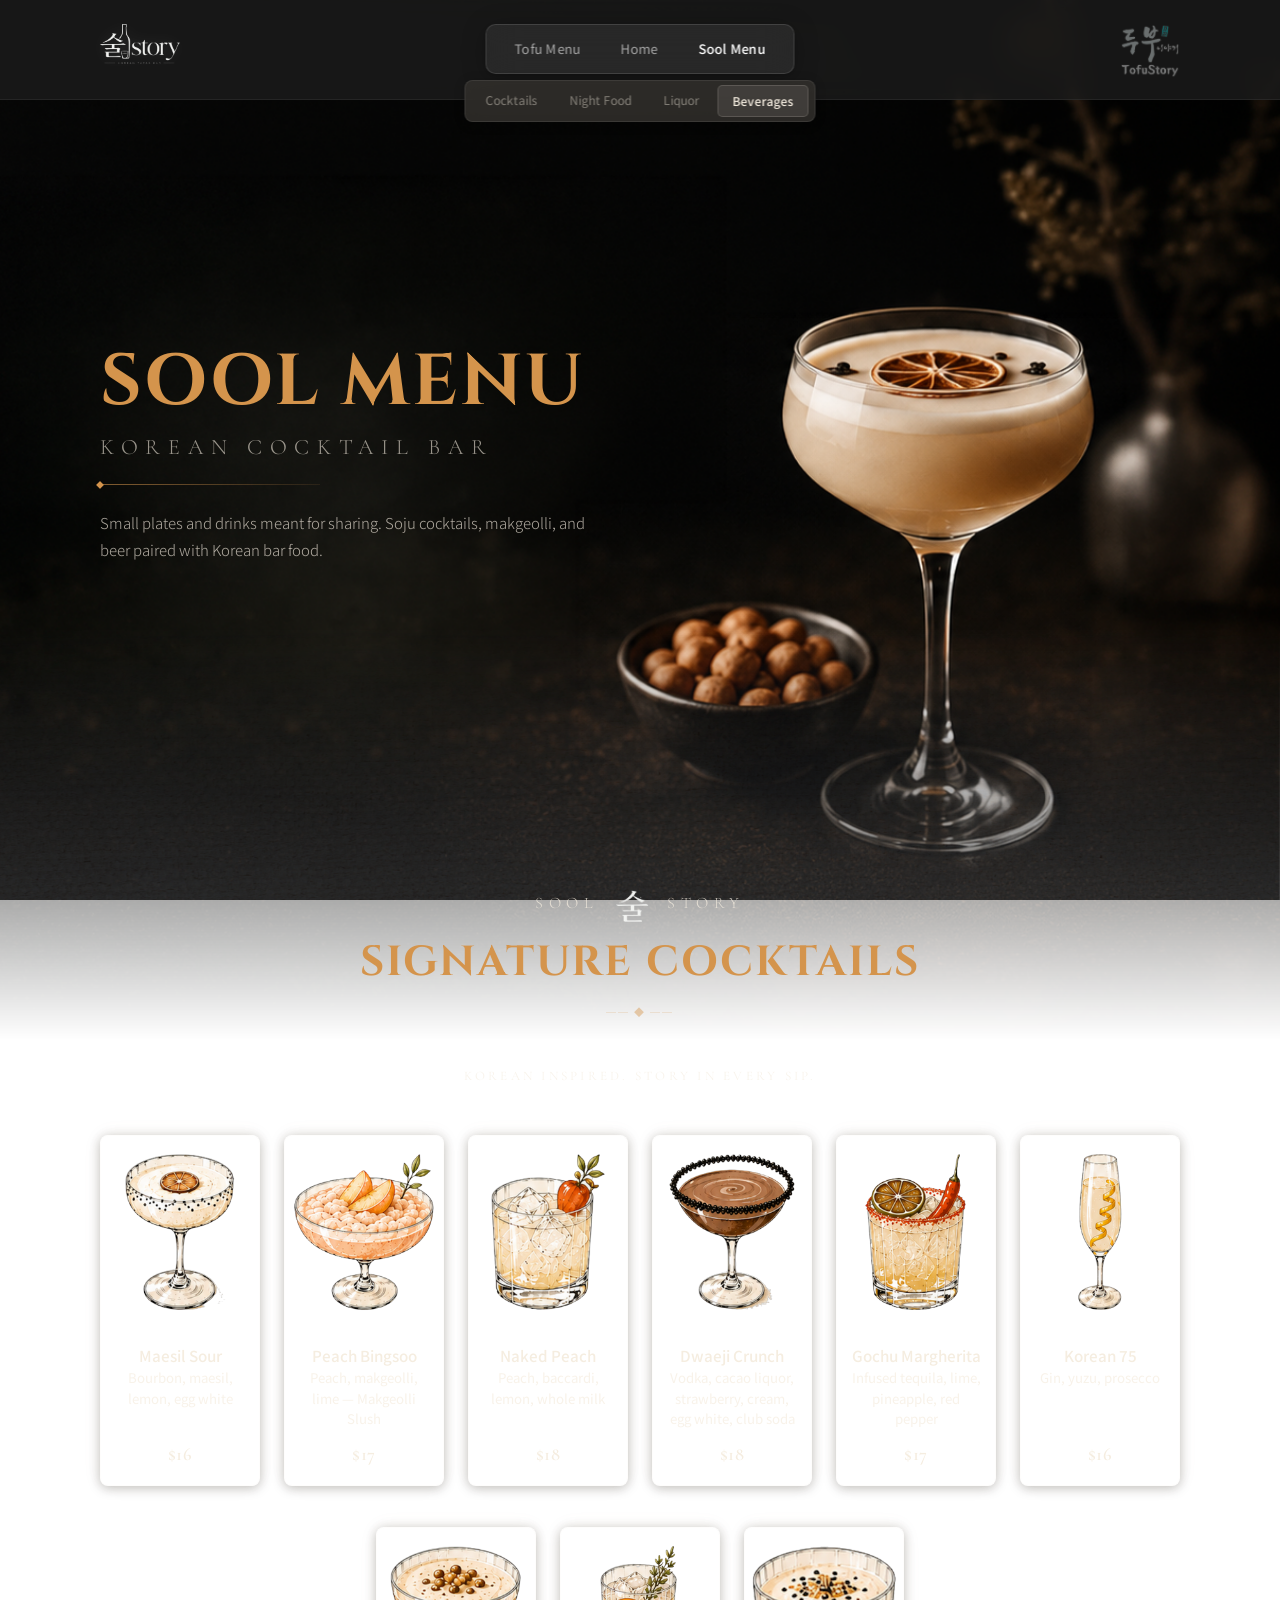
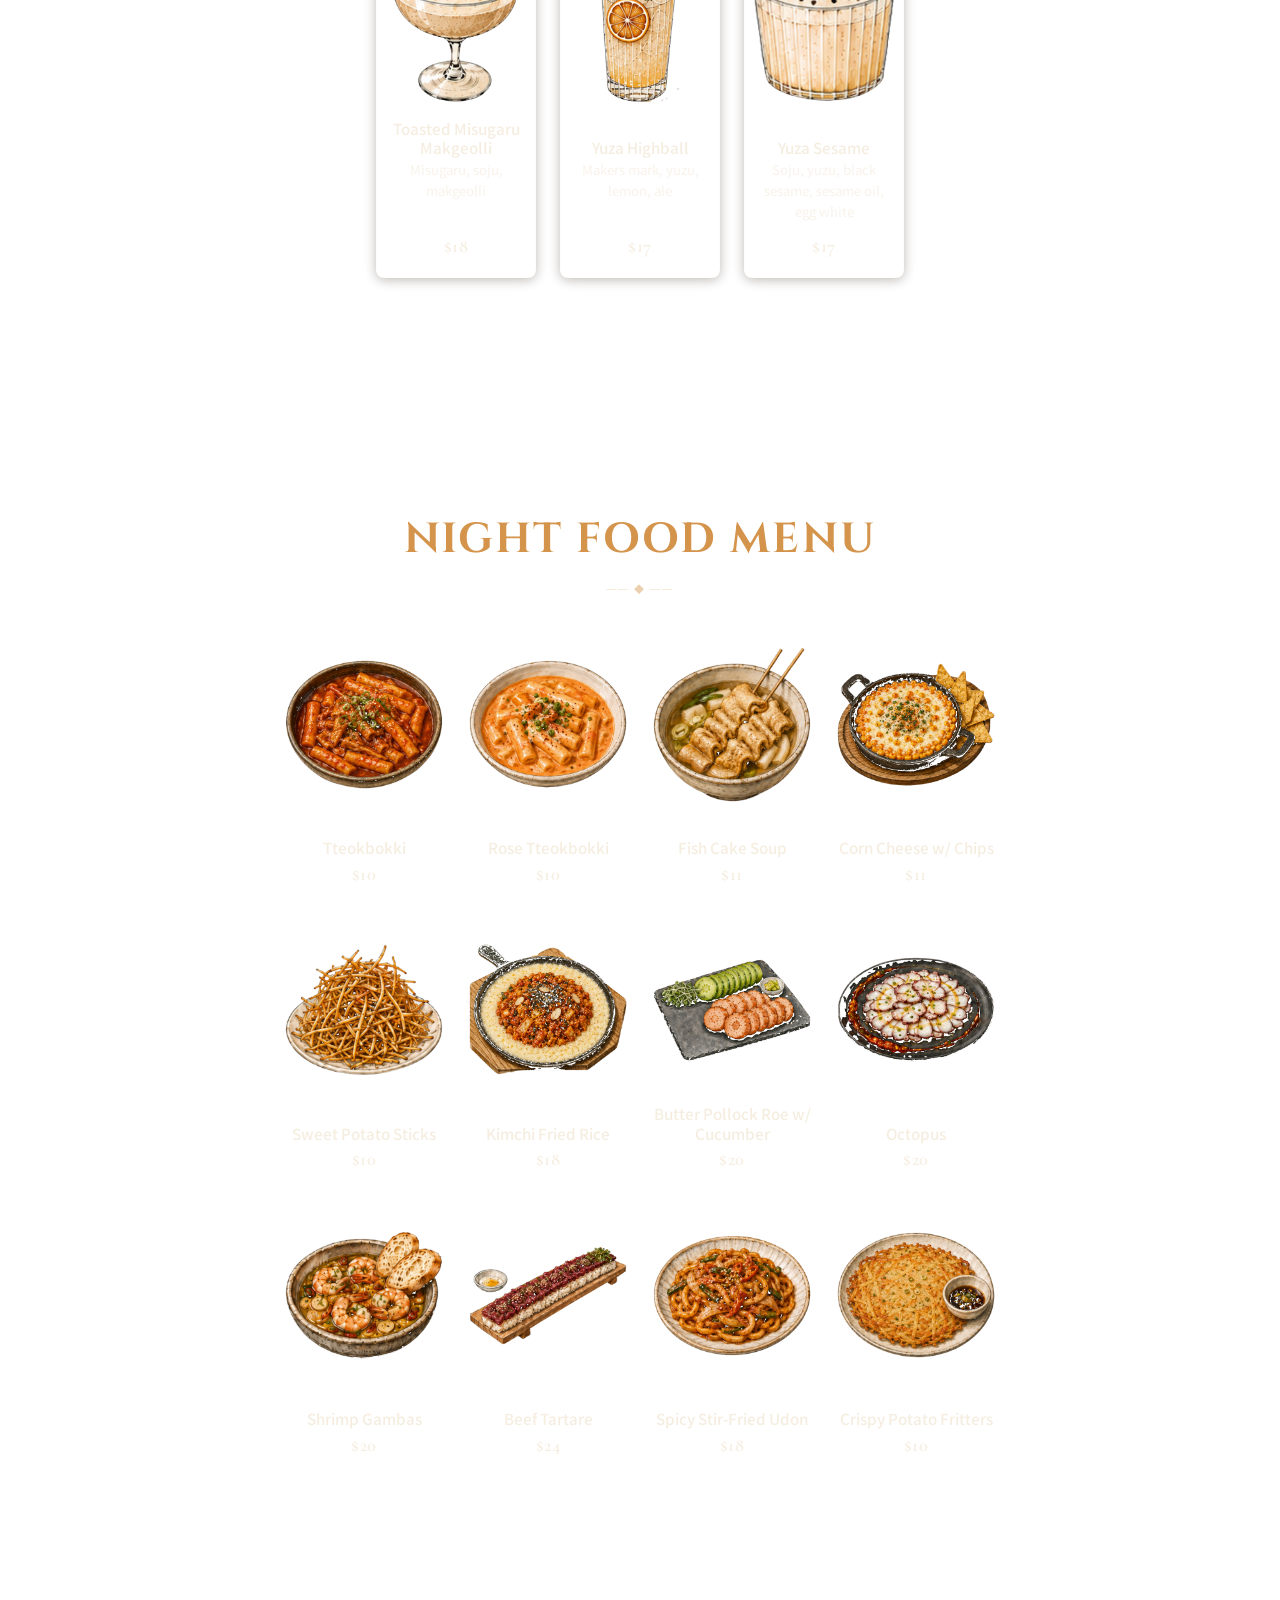
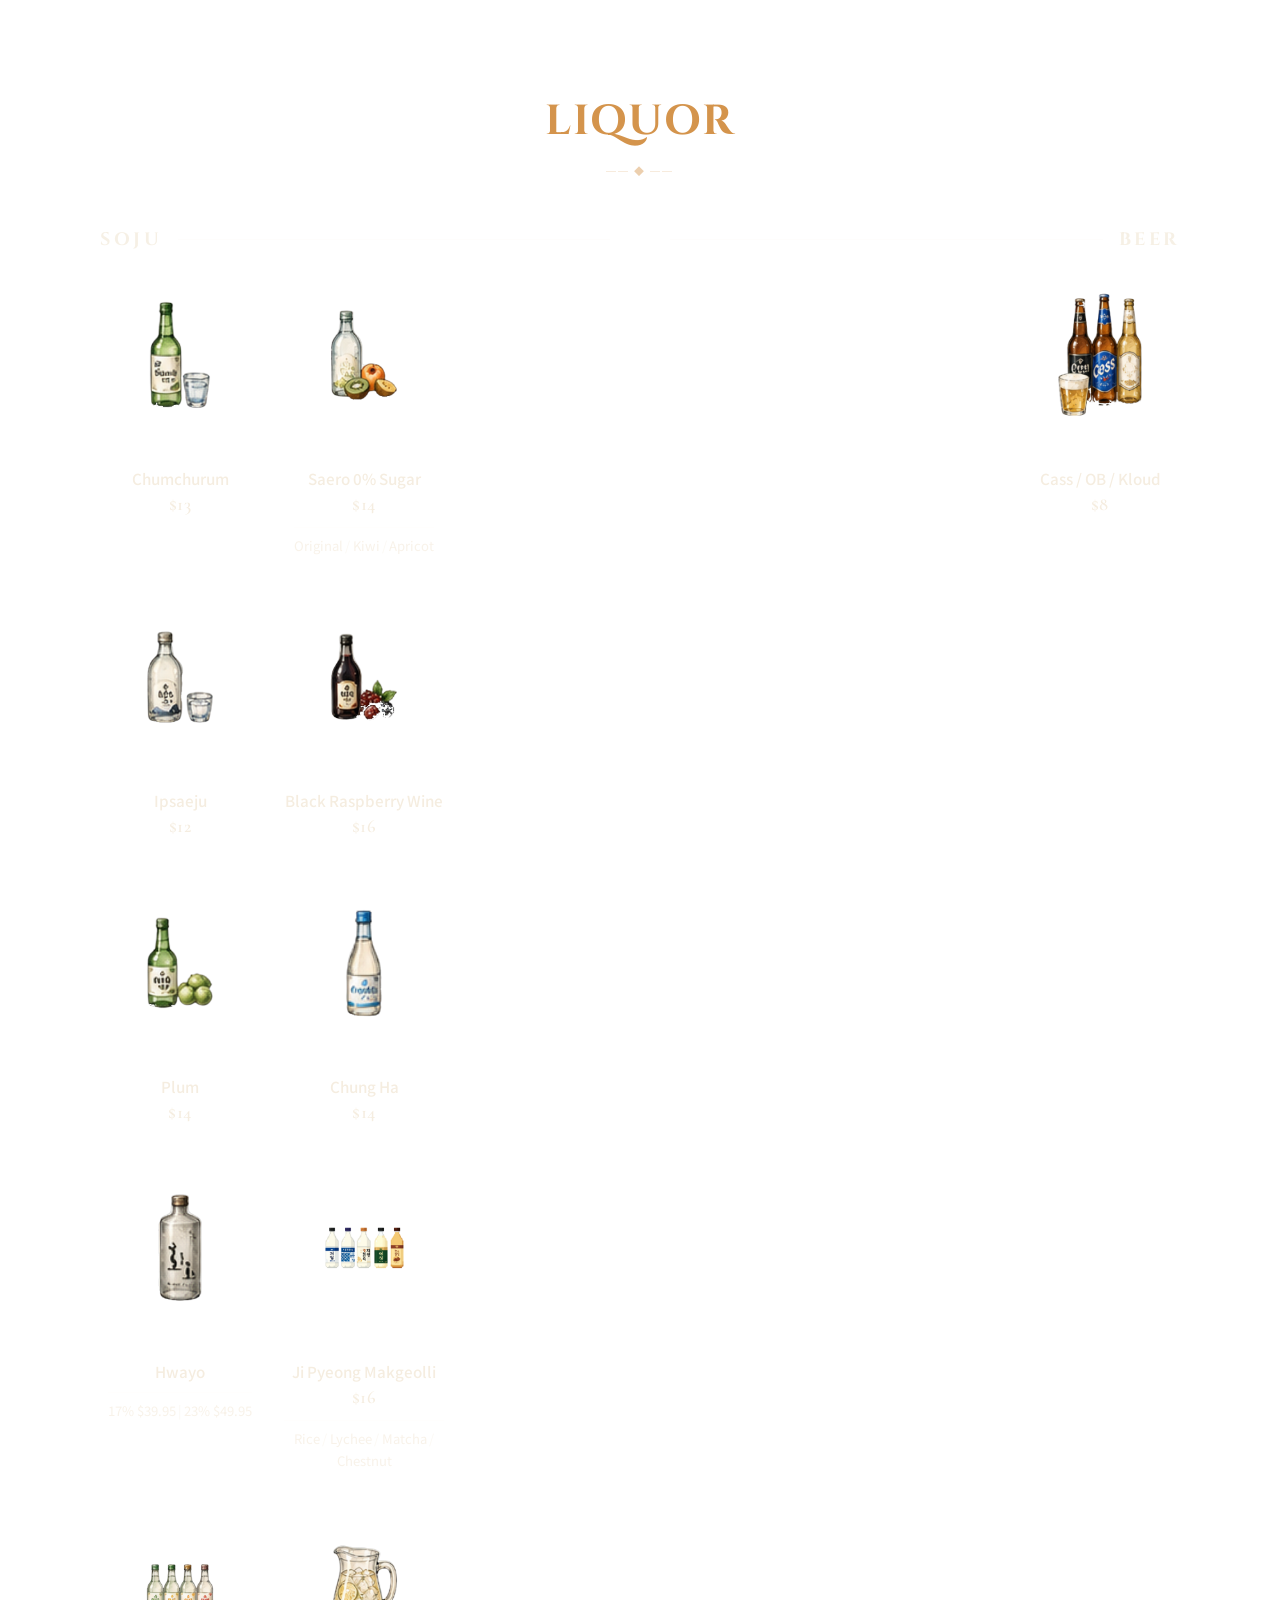
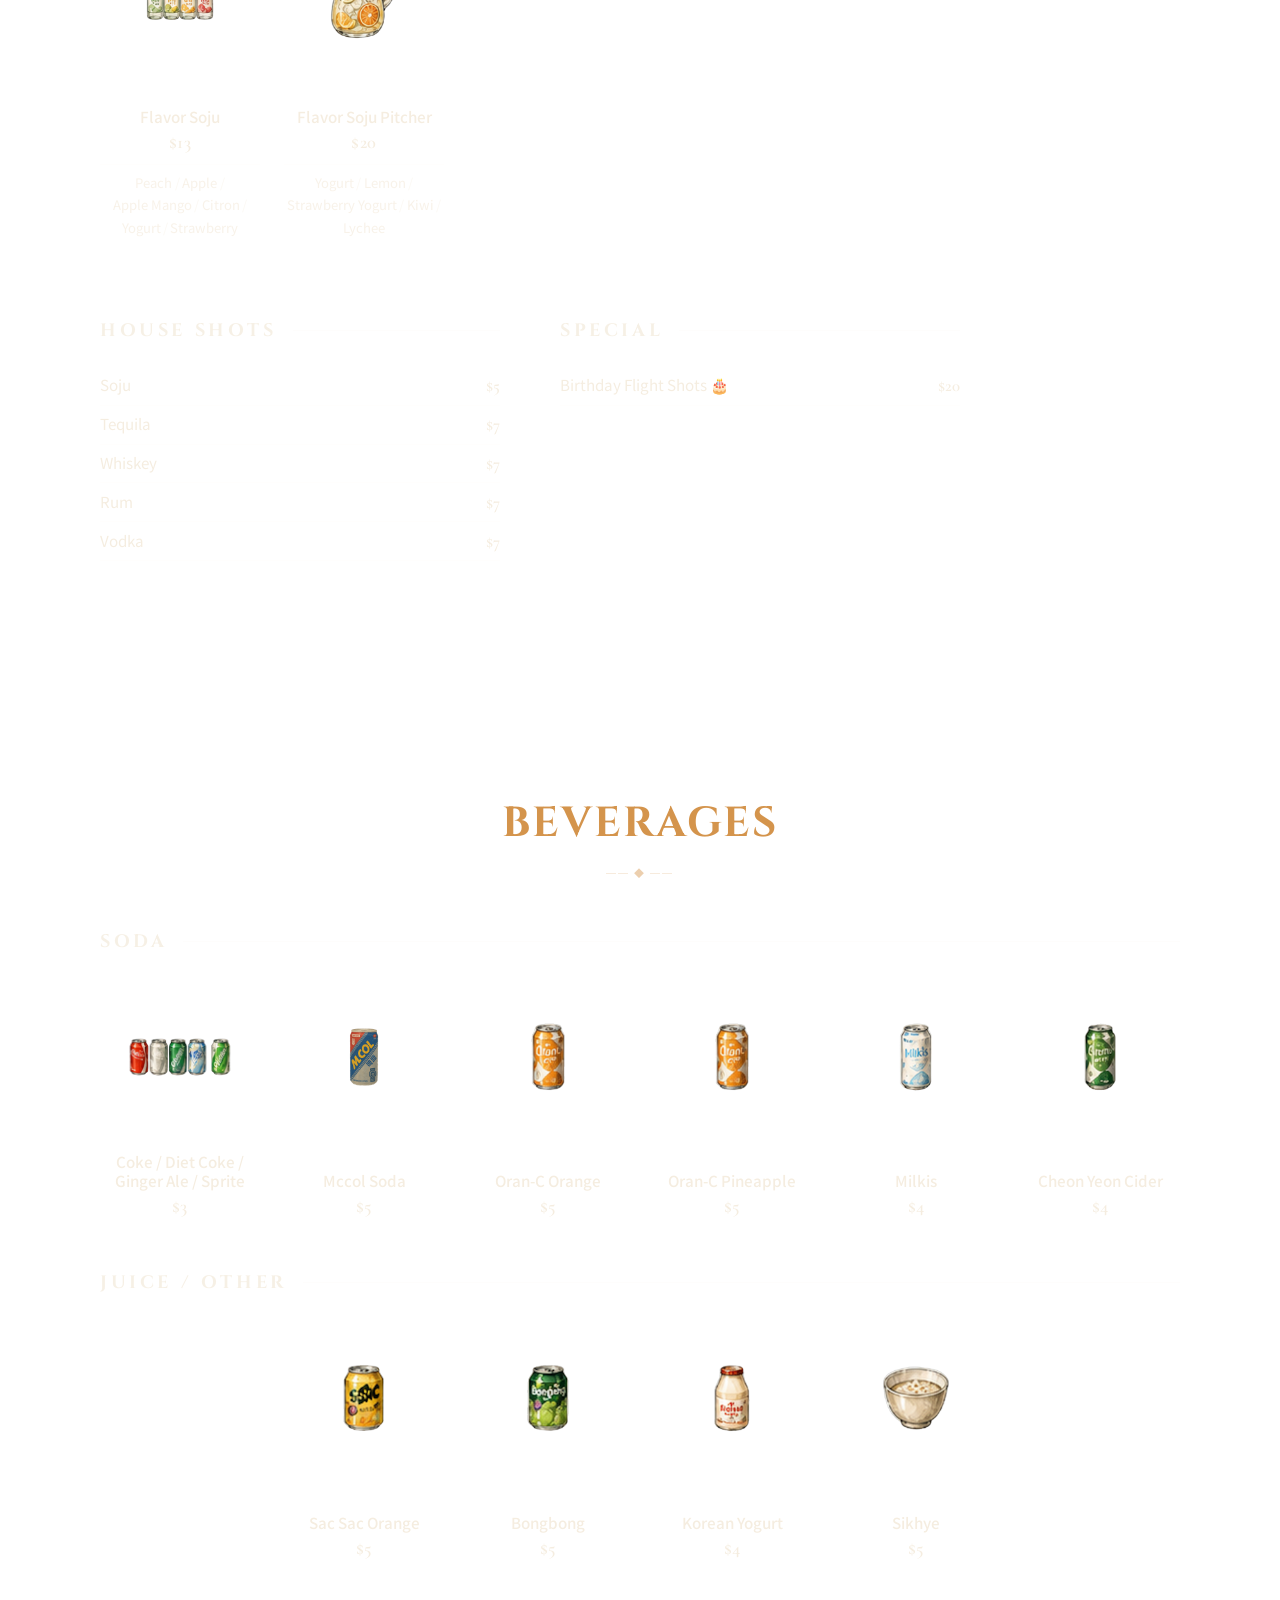
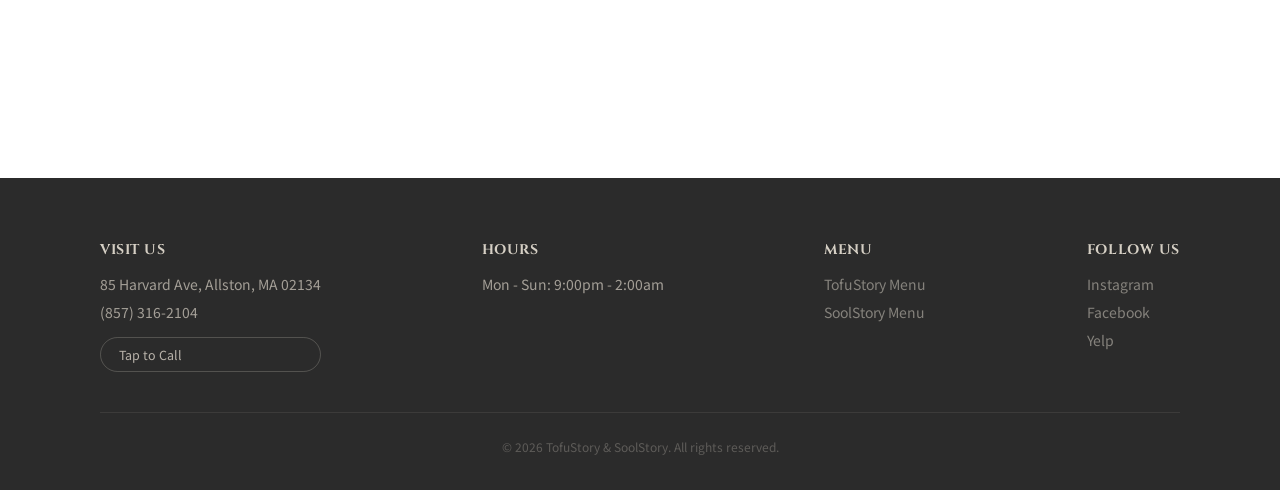
==== landing/sool-menu.html @ 5c805174 "style: redesign sool menu landing with cocktail hero background and overlay text - Full-viewport her" ====
<!DOCTYPE html>
<html lang="en">
<head>
  <meta charset="UTF-8">
  <meta name="viewport" content="width=device-width, initial-scale=1.0">
  <title>SoolStory — Menu</title>
  <link rel="preconnect" href="https://fonts.googleapis.com">
  <link rel="preconnect" href="https://fonts.gstatic.com" crossorigin>
  <link href="https://fonts.googleapis.com/css2?family=Cinzel:wght@400;700;900&family=Cormorant+Garamond:wght@300;400;500;600;700&family=Nanum+Brush+Script&family=Noto+Sans+KR:wght@300;400;500&display=swap" rel="stylesheet">
  <link rel="stylesheet" href="sool-menu.css">
</head>
<body>

  <!-- Background texture -->
  <div class="bg-texture"></div>

  <!-- Full-width nav background -->
  <div class="nav-backdrop"></div>

  <!-- Header Logos -->
  <header class="menu-header">
    <div class="header-logo header-logo--sool">
      <img src="assets/soolstory-logo.png" alt="SoolStory">
    </div>
    <div class="header-logo header-logo--tofu">
      <img src="assets/tofustory-logo.png" alt="TofuStory">
    </div>
  </header>

  <!-- Floating Navigation -->
  <nav class="floating-nav">
    <div class="nav-bar">
      <div class="nav-bar-inner">
        <a href="tofu-menu.html" class="nav-link">Tofu Menu</a>
        <a href="index.html" class="nav-link">Home</a>
        <a href="sool-menu.html" class="nav-link active">Sool Menu</a>
      </div>
    </div>
    <div class="sub-nav">
      <div class="sub-nav-scroll">
        <a href="#soju-cocktails" class="sub-link active">Cocktails</a>
        <a href="#night-food" class="sub-link">Night Food</a>
        <a href="#drinks" class="sub-link">Liquor</a>
        <a href="#beverages" class="sub-link">Beverages</a>
      </div>
    </div>
  </nav>

  <main class="menu-main">

    <!-- Landing: Hero + First Section -->
    <div class="landing-section">

      <!-- Hero -->
      <div class="hero-text">
        <div class="hero-overlay">
          <h1 class="hero-title">SOOL MENU</h1>
          <p class="hero-subtitle">KOREAN COCKTAIL BAR</p>
          <div class="hero-divider"><span class="hero-diamond">◆</span></div>
          <p class="hero-desc">Small plates and drinks meant for sharing. Soju cocktails, makgeolli, and beer paired with Korean bar food.</p>
        </div>
      </div>

      <!-- ==================== SIGNATURE COCKTAILS ==================== -->
      <section class="menu-section" id="soju-cocktails">
        <p class="section-pre-heading">SOOL <img src="assets/sool-sul.png" alt="술" class="pre-heading-kr-img"> STORY</p>
        <div class="section-heading"><span>SIGNATURE COCKTAILS</span></div>
        <p class="section-tagline">KOREAN INSPIRED. STORY IN EVERY SIP.</p>

        <div class="menu-row">
          <div class="menu-item">
            <div class="item-image">
              <img src="assets/sool/89.png" alt="Maesil Sour">
            </div>
            <p class="item-name">Maesil Sour</p>
            <p class="item-desc">Bourbon, maesil, lemon, egg white</p>
            <p class="item-price">$16</p>
          </div>
          <div class="menu-item">
            <div class="item-image">
              <img src="assets/sool/88.png" alt="Peach Bingsoo">
            </div>
            <p class="item-name">Peach Bingsoo</p>
            <p class="item-desc">Peach, makgeolli, lime — Makgeolli Slush</p>
            <p class="item-price">$17</p>
          </div>
          <div class="menu-item">
            <div class="item-image">
              <img src="assets/sool/87.png" alt="Naked Peach">
            </div>
            <p class="item-name">Naked Peach</p>
            <p class="item-desc">Peach, baccardi, lemon, whole milk</p>
            <p class="item-price">$18</p>
          </div>
          <div class="menu-item">
            <div class="item-image">
              <img src="assets/sool/86.png" alt="Dwaeji Crunch">
            </div>
            <p class="item-name">Dwaeji Crunch</p>
            <p class="item-desc">Vodka, cacao liquor, strawberry, cream, egg white, club soda</p>
            <p class="item-price">$18</p>
          </div>
          <div class="menu-item">
            <div class="item-image">
              <img src="assets/sool/85.png" alt="Gochu Margherita">
            </div>
            <p class="item-name">Gochu Margherita</p>
            <p class="item-desc">Infused tequila, lime, pineapple, red pepper</p>
            <p class="item-price">$17</p>
          </div>
          <div class="menu-item">
            <div class="item-image">
              <img src="assets/sool/84.png" alt="Korean 75">
            </div>
            <p class="item-name">Korean 75</p>
            <p class="item-desc">Gin, yuzu, prosecco</p>
            <p class="item-price">$16</p>
          </div>
          <div class="menu-item">
            <div class="item-image">
              <img src="assets/sool/83.png" alt="Toasted Misugaru Makgeolli">
            </div>
            <p class="item-name">Toasted Misugaru Makgeolli</p>
            <p class="item-desc">Misugaru, soju, makgeolli</p>
            <p class="item-price">$18</p>
          </div>
          <div class="menu-item">
            <div class="item-image">
              <img src="assets/sool/82.png" alt="Yuza Highball">
            </div>
            <p class="item-name">Yuza Highball</p>
            <p class="item-desc">Makers mark, yuzu, lemon, ale</p>
            <p class="item-price">$17</p>
          </div>
          <div class="menu-item">
            <div class="item-image">
              <img src="assets/sool/81.png" alt="Yuza Sesame">
            </div>
            <p class="item-name">Yuza Sesame</p>
            <p class="item-desc">Soju, yuzu, black sesame, sesame oil, egg white</p>
            <p class="item-price">$17</p>
          </div>
        </div>
      </section>

      <!-- ==================== NIGHT FOOD MENU ==================== -->
      <section class="menu-section" id="night-food">
        <div class="section-heading"><span>NIGHT FOOD MENU</span></div>

        <div class="menu-row">
          <div class="menu-item">
            <div class="item-image">
              <img src="assets/sool/102.png" alt="Tteokbokki">
            </div>
            <p class="item-name">Tteokbokki</p>
            <p class="item-price">$10</p>
          </div>
          <div class="menu-item">
            <div class="item-image">
              <img src="assets/sool/101.png" alt="Rose Tteokbokki">
            </div>
            <p class="item-name">Rose Tteokbokki</p>
            <p class="item-price">$10</p>
          </div>
          <div class="menu-item">
            <div class="item-image">
              <img src="assets/sool/100.png" alt="Fish Cake Soup">
            </div>
            <p class="item-name">Fish Cake Soup</p>
            <p class="item-price">$11</p>
          </div>
          <div class="menu-item">
            <div class="item-image">
              <img src="assets/sool/99.png" alt="Corn Cheese">
            </div>
            <p class="item-name">Corn Cheese w/ Chips</p>
            <p class="item-price">$11</p>
          </div>
          <div class="menu-item">
            <div class="item-image">
              <img src="assets/sool/98.png" alt="Sweet Potato Sticks">
            </div>
            <p class="item-name">Sweet Potato Sticks</p>
            <p class="item-price">$10</p>
          </div>
          <div class="menu-item">
            <div class="item-image">
              <img src="assets/sool/97.png" alt="Kimchi Fried Rice">
            </div>
            <p class="item-name">Kimchi Fried Rice</p>
            <p class="item-price">$18</p>
          </div>
          <div class="menu-item">
            <div class="item-image">
              <img src="assets/sool/96.png" alt="Butter Pollock Roe">
            </div>
            <p class="item-name">Butter Pollock Roe w/ Cucumber</p>
            <p class="item-price">$20</p>
          </div>
          <div class="menu-item">
            <div class="item-image">
              <img src="assets/sool/93.png" alt="Octopus">
            </div>
            <p class="item-name">Octopus</p>
            <p class="item-price">$20</p>
          </div>
          <div class="menu-item">
            <div class="item-image">
              <img src="assets/sool/92.png" alt="Shrimp Gambas">
            </div>
            <p class="item-name">Shrimp Gambas</p>
            <p class="item-price">$20</p>
          </div>
          <div class="menu-item">
            <div class="item-image">
              <img src="assets/sool/91.png" alt="Beef Tartare">
            </div>
            <p class="item-name">Beef Tartare</p>
            <p class="item-price">$24</p>
          </div>
          <div class="menu-item">
            <div class="item-image">
              <img src="assets/sool/90.png" alt="Spicy Stir-Fried Udon">
            </div>
            <p class="item-name">Spicy Stir-Fried Udon</p>
            <p class="item-price">$18</p>
          </div>
          <div class="menu-item">
            <div class="item-image">
              <img src="assets/sool/95.png" alt="Crispy Potato Fritters">
            </div>
            <p class="item-name">Crispy Potato Fritters</p>
            <p class="item-price">$10</p>
          </div>
        </div>
      </section>

    </div>

    <!-- Drinks -->
    <div class="menu-sections-wrapper">

      <!-- ==================== LIQUOR ==================== -->
      <section class="menu-section" id="drinks">
        <div class="section-heading"><span>LIQUOR</span></div>

        <div class="drinks-split">
          <!-- Soju -->
          <div class="drinks-group drinks-group--left">
            <h3 class="group-heading">SOJU</h3>
            <div class="menu-row">
              <div class="menu-item">
                <div class="item-image">
                  <img src="assets/menu/57.png" alt="Chum Churum">
                </div>
                <p class="item-name">Chumchurum</p>
                <p class="item-price">$13</p>
              </div>
              <div class="menu-item">
                <div class="item-image">
                  <img src="assets/menu/56.png" alt="Saero">
                </div>
                <p class="item-name">Saero 0% Sugar</p>
                <p class="item-price">$14</p>
                <div class="item-options">
                  <span class="item-option">Original</span>
                  <span class="item-option-divider">/</span>
                  <span class="item-option">Kiwi</span>
                  <span class="item-option-divider">/</span>
                  <span class="item-option">Apricot</span>
                </div>
              </div>
              <div class="menu-item">
                <div class="item-image">
                  <img src="assets/menu/55.png" alt="Bohae Ipsaeju">
                </div>
                <p class="item-name">Ipsaeju</p>
                <p class="item-price">$12</p>
              </div>
              <div class="menu-item">
                <div class="item-image">
                  <img src="assets/menu/58.png" alt="Bohae Bokbunja">
                </div>
                <p class="item-name">Black Raspberry Wine</p>
                <p class="item-price">$16</p>
              </div>
              <div class="menu-item">
                <div class="item-image">
                  <img src="assets/menu/59.png" alt="Soon Hari Plum">
                </div>
                <p class="item-name">Plum</p>
                <p class="item-price">$14</p>
              </div>
              <div class="menu-item">
                <div class="item-image">
                  <img src="assets/menu/60.png" alt="Chungha">
                </div>
                <p class="item-name">Chung Ha</p>
                <p class="item-price">$14</p>
              </div>
              <div class="menu-item">
                <div class="item-image">
                  <img src="assets/menu/62.png" alt="Hwayo">
                </div>
                <p class="item-name">Hwayo</p>
                <div class="item-options">
                  <span class="item-option">17% $39.95</span>
                  <span class="item-option-divider">|</span>
                  <span class="item-option">23% $49.95</span>
                </div>
              </div>
              <div class="menu-item">
                <div class="item-image makgeolli-group-image">
                  <img src="assets/menu/124.png" alt="Ji Pyeong Makgeolli">
                </div>
                <p class="item-name">Ji Pyeong Makgeolli</p>
                <p class="item-price">$16</p>
                <div class="item-options">
                  <span class="item-option">Rice</span>
                  <span class="item-option-divider">/</span>
                  <span class="item-option">Lychee</span>
                  <span class="item-option-divider">/</span>
                  <span class="item-option">Matcha</span>
                  <span class="item-option-divider">/</span>
                  <span class="item-option">Chestnut</span>
                </div>
              </div>
              <div class="menu-item">
                <div class="item-image">
                  <img src="assets/menu/63.png" alt="Flavor Soju">
                </div>
                <p class="item-name">Flavor Soju</p>
                <p class="item-price">$13</p>
                <div class="item-options">
                  <span class="item-option">Peach</span>
                  <span class="item-option-divider">/</span>
                  <span class="item-option">Apple</span>
                  <span class="item-option-divider">/</span>
                  <span class="item-option">Apple Mango</span>
                  <span class="item-option-divider">/</span>
                  <span class="item-option">Citron</span>
                  <span class="item-option-divider">/</span>
                  <span class="item-option">Yogurt</span>
                  <span class="item-option-divider">/</span>
                  <span class="item-option">Strawberry</span>
                </div>
              </div>
              <div class="menu-item">
                <div class="item-image">
                  <img src="assets/menu/64.png" alt="Flavor Soju Pitcher">
                </div>
                <p class="item-name">Flavor Soju Pitcher</p>
                <p class="item-price">$20</p>
                <div class="item-options">
                  <span class="item-option">Yogurt</span>
                  <span class="item-option-divider">/</span>
                  <span class="item-option">Lemon</span>
                  <span class="item-option-divider">/</span>
                  <span class="item-option">Strawberry Yogurt</span>
                  <span class="item-option-divider">/</span>
                  <span class="item-option">Kiwi</span>
                  <span class="item-option-divider">/</span>
                  <span class="item-option">Lychee</span>
                </div>
              </div>
            </div>
          </div>

          <!-- Beer -->
          <div class="drinks-group drinks-group--right">
            <h3 class="group-heading group-heading--right">BEER</h3>
            <div class="menu-row">
              <div class="menu-item">
                <div class="item-image beer-group-image">
                  <img src="assets/menu/65.png" alt="Beer">
                </div>
                <p class="item-name">Cass / OB / Kloud</p>
                <p class="item-price">$8</p>
              </div>
            </div>
          </div>
        </div>

        <!-- House Shots & Special -->
        <div class="shots-section">
          <div class="shots-columns">
            <div class="shots-col">
              <h3 class="group-heading">HOUSE SHOTS</h3>
              <ul class="house-shots-list">
                <li><span class="shot-name">Soju</span><span class="shot-price">$5</span></li>
                <li><span class="shot-name">Tequila</span><span class="shot-price">$7</span></li>
                <li><span class="shot-name">Whiskey</span><span class="shot-price">$7</span></li>
                <li><span class="shot-name">Rum</span><span class="shot-price">$7</span></li>
                <li><span class="shot-name">Vodka</span><span class="shot-price">$7</span></li>
              </ul>
            </div>
            <div class="shots-col">
              <h3 class="group-heading">SPECIAL</h3>
              <ul class="house-shots-list">
                <li><span class="shot-name">Birthday Flight Shots 🎂</span><span class="shot-price">$20</span></li>
              </ul>
            </div>
          </div>
        </div>

      </section>

      <!-- ==================== BEVERAGES ==================== -->
      <section class="menu-section" id="beverages">
        <div class="section-heading"><span>BEVERAGES</span></div>

        <!-- Soda -->
        <div class="soft-drinks-section" style="margin-top: 0;">
          <h3 class="group-heading">SODA</h3>
          <div class="menu-row">
            <div class="menu-item">
              <div class="item-image soda-group-image"><img src="assets/menu/72.png" alt="Soda"></div>
              <p class="item-name">Coke / Diet Coke / Ginger Ale / Sprite</p>
              <p class="item-price">$3</p>
            </div>
            <div class="menu-item">
              <div class="item-image"><img src="assets/menu/68.png" alt="Mccol Soda"></div>
              <p class="item-name">Mccol Soda</p>
              <p class="item-price">$5</p>
            </div>
            <div class="menu-item">
              <div class="item-image"><img src="assets/menu/76.png" alt="Oran-C Orange"></div>
              <p class="item-name">Oran-C Orange</p>
              <p class="item-price">$5</p>
            </div>
            <div class="menu-item">
              <div class="item-image"><img src="assets/menu/75.png" alt="Oran-C Pineapple"></div>
              <p class="item-name">Oran-C Pineapple</p>
              <p class="item-price">$5</p>
            </div>
            <div class="menu-item">
              <div class="item-image"><img src="assets/menu/74.png" alt="Milkis"></div>
              <p class="item-name">Milkis</p>
              <p class="item-price">$4</p>
            </div>
            <div class="menu-item">
              <div class="item-image"><img src="assets/menu/73.png" alt="Cheon Yeon Cider"></div>
              <p class="item-name">Cheon Yeon Cider</p>
              <p class="item-price">$4</p>
            </div>
          </div>
        </div>

        <!-- Juice / Other -->
        <div class="soft-drinks-section">
          <h3 class="group-heading">JUICE / OTHER</h3>
          <div class="menu-row">
            <div class="menu-item">
              <div class="item-image"><img src="assets/menu/80.png" alt="Sac Sac Orange"></div>
              <p class="item-name">Sac Sac Orange</p>
              <p class="item-price">$5</p>
            </div>
            <div class="menu-item">
              <div class="item-image"><img src="assets/menu/79.png" alt="Bongbong"></div>
              <p class="item-name">Bongbong</p>
              <p class="item-price">$5</p>
            </div>
            <div class="menu-item">
              <div class="item-image"><img src="assets/menu/78.png" alt="Korean Yogurt"></div>
              <p class="item-name">Korean Yogurt</p>
              <p class="item-price">$4</p>
            </div>
            <div class="menu-item">
              <div class="item-image"><img src="assets/menu/77.png" alt="Sikhye"></div>
              <p class="item-name">Sikhye</p>
              <p class="item-price">$5</p>
            </div>
          </div>
        </div>
      </section>

    </div>

  </main>

  <!-- Footer -->
  <footer class="site-footer">
    <div class="footer-inner">
      <div class="footer-col">
        <h4 class="footer-heading">Visit Us</h4>
        <p>85 Harvard Ave, Allston, MA 02134</p>
        <p>(857) 316-2104</p>
        <a href="tel:+18573162104" class="footer-call-btn">Tap to Call</a>
      </div>
      <div class="footer-col">
        <h4 class="footer-heading">Hours</h4>
        <p>Mon - Sun: 9:00pm - 2:00am</p>
      </div>
      <div class="footer-col">
        <h4 class="footer-heading">Menu</h4>
        <a href="tofu-menu.html" class="footer-link">TofuStory Menu</a>
        <a href="sool-menu.html" class="footer-link">SoolStory Menu</a>
      </div>
      <div class="footer-col">
        <h4 class="footer-heading">Follow Us</h4>
        <div class="footer-social">
          <a href="#" class="footer-link">Instagram</a>
          <a href="#" class="footer-link">Facebook</a>
          <a href="#" class="footer-link">Yelp</a>
        </div>
      </div>
    </div>
    <div class="footer-bottom">
      <p>&copy; 2026 TofuStory & SoolStory. All rights reserved.</p>
    </div>
  </footer>

  <script>
    const sections = document.querySelectorAll('.menu-section');
    const subLinks = document.querySelectorAll('.sub-link');

    const observerOptions = {
      root: null,
      rootMargin: '-200px 0px -60% 0px',
      threshold: 0
    };

    const observer = new IntersectionObserver((entries) => {
      entries.forEach(entry => {
        if (entry.isIntersecting) {
          const id = entry.target.id;
          subLinks.forEach(link => {
            link.classList.toggle('active', link.getAttribute('href') === '#' + id);
          });
        }
      });
    }, observerOptions);

    sections.forEach(section => {
      if (section.id) observer.observe(section);
    });

    document.querySelectorAll('.sub-link').forEach(link => {
      link.addEventListener('click', (e) => {
        e.preventDefault();
        const target = document.querySelector(link.getAttribute('href'));
        if (target) {
          const offset = 140;
          const top = target.getBoundingClientRect().top + window.pageYOffset - offset;
          window.scrollTo({ top, behavior: 'smooth' });
        }
      });
    });
  </script>

</body>
</html>
---- landing/sool-menu.css ----
/* =========================================
   SoolStory — Menu Page (Dark Theme)
   ========================================= */

/* --- Reset & Base --- */
*, *::before, *::after {
  margin: 0;
  padding: 0;
  box-sizing: border-box;
}

html {
  scroll-behavior: smooth;
  -webkit-text-size-adjust: 100%;
}

body {
  font-family: 'Noto Sans KR', sans-serif;
  font-weight: 400;
  line-height: 1.5;
  color: #F5EDE0;
  -webkit-font-smoothing: antialiased;
  -moz-osx-font-smoothing: grayscale;
  position: relative;
  overflow-x: hidden;
}

/* --- Background Texture --- */
.bg-texture {
  position: fixed;
  inset: 0;
  z-index: -1;
  background-image: url('assets/texture-sool-bg.png');
  background-size: cover;
  background-position: center;
}

/* --- Header Logos --- */
.menu-header {
  position: fixed;
  top: 0;
  left: 0;
  right: 0;
  z-index: 101;
  display: flex;
  justify-content: space-between;
  align-items: flex-start;
  padding: 24px 100px;
  pointer-events: none;
  max-width: 1600px;
  margin: 0 auto;
}

.header-logo img {
  height: auto;
  object-fit: contain;
  pointer-events: auto;
}

.header-logo--sool img {
  width: 80px;
  filter:
    drop-shadow(0 0 8px rgba(255, 255, 255, 0.15))
    drop-shadow(0 0 24px rgba(255, 255, 255, 0.08));
}

.header-logo--tofu img {
  width: 60px;
  filter: invert(1) brightness(0.85);
  opacity: 0.5;
}

/* --- Full-width nav background --- */
.nav-backdrop {
  position: fixed;
  top: 0;
  left: 0;
  right: 0;
  z-index: 99;
  height: 100px;
  background: rgba(30, 30, 30, 0.75);
  backdrop-filter: blur(16px);
  -webkit-backdrop-filter: blur(16px);
  border-bottom: 1px solid rgba(255, 255, 255, 0.06);
}

/* --- Floating Navigation --- */
.floating-nav {
  position: fixed;
  top: 24px;
  left: 50%;
  transform: translateX(-50%);
  z-index: 100;
  display: flex;
  flex-direction: column;
  align-items: center;
  gap: 6px;
}

.nav-bar {
  background: rgba(50, 50, 50, 0.65);
  backdrop-filter: blur(16px);
  -webkit-backdrop-filter: blur(16px);
  border-radius: 10px;
  border: 1px solid rgba(255, 255, 255, 0.12);
  padding: 6px 8px;
  box-shadow:
    0 4px 24px rgba(0, 0, 0, 0.25),
    0 1px 4px rgba(0, 0, 0, 0.15);
}

.nav-bar-inner {
  display: flex;
  gap: 0;
  align-items: center;
}

.nav-link {
  text-decoration: none;
  font-family: 'Noto Sans KR', sans-serif;
  font-size: 13px;
  font-weight: 400;
  letter-spacing: 0.02em;
  padding: 8px 20px;
  border-radius: 6px;
  color: rgba(255, 255, 255, 0.6);
  transition: color 0.3s ease;
  white-space: nowrap;
}

.nav-link:hover {
  color: rgba(255, 255, 255, 0.9);
}

.nav-link.active {
  color: #fff;
  font-weight: 500;
}

/* --- Sub Navigation --- */
.sub-nav {
  display: flex;
  gap: 4px;
  background: rgba(50, 48, 44, 0.85);
  backdrop-filter: blur(12px);
  -webkit-backdrop-filter: blur(12px);
  border-radius: 8px;
  border: 1px solid rgba(255, 255, 255, 0.08);
  padding: 4px 6px;
  box-shadow: 0 2px 12px rgba(0, 0, 0, 0.2);
}

.sub-nav-scroll {
  display: flex;
  gap: 4px;
}

.sub-link {
  text-decoration: none;
  font-family: 'Noto Sans KR', sans-serif;
  font-size: 12px;
  font-weight: 400;
  padding: 6px 14px;
  border-radius: 5px;
  color: rgba(245, 237, 224, 0.45);
  transition: all 0.25s ease;
  white-space: nowrap;
}

.sub-link:hover {
  color: rgba(245, 237, 224, 0.75);
}

.sub-link.active {
  background: rgba(245, 237, 224, 0.1);
  color: #F5EDE0;
  font-weight: 500;
  border: 1px solid rgba(245, 237, 224, 0.15);
}

/* --- Main Content --- */
.menu-main {
  max-width: 1400px;
  margin: 0 auto;
  padding: 140px 100px 100px;
}

/* --- Hero --- */
.hero-text {
  height: 70vh;
  display: flex;
  align-items: center;
}

.hero-overlay {
  max-width: 500px;
}

.hero-title {
  font-family: 'Cinzel', serif;
  font-size: 72px;
  font-weight: 700;
  color: #D4944C;
  letter-spacing: 0.03em;
  line-height: 1;
  margin-bottom: 12px;
}

.hero-subtitle {
  font-family: 'Cormorant Garamond', serif;
  font-size: 22px;
  font-weight: 300;
  color: rgba(245, 237, 224, 0.6);
  letter-spacing: 0.35em;
  margin-bottom: 20px;
}

.hero-divider {
  width: 220px;
  height: 1px;
  background: linear-gradient(to right, rgba(212, 148, 76, 0.6), rgba(212, 148, 76, 0.1));
  margin-bottom: 24px;
  position: relative;
}

.hero-diamond {
  position: absolute;
  left: 0;
  top: 50%;
  transform: translate(-50%, -50%);
  font-size: 8px;
  color: #D4944C;
}

.hero-tagline {
  font-family: 'Cormorant Garamond', serif;
  font-size: 20px;
  font-weight: 400;
  color: rgba(245, 237, 224, 0.8);
  letter-spacing: 0.25em;
  margin-bottom: 20px;
}

.hero-line {
  width: 80px;
  height: 1px;
  background: rgba(212, 148, 76, 0.4);
  margin-bottom: 20px;
}

.hero-desc {
  font-family: 'Noto Sans KR', sans-serif;
  font-size: 15px;
  font-weight: 300;
  color: rgba(245, 237, 224, 0.7);
  line-height: 1.8;
}

.hero-layout {
  display: flex;
  align-items: center;
  justify-content: center;
  gap: 20px;
  position: relative;
}

.hero-left {
  flex: 1;
  max-width: 400px;
}

.hero-image {
  width: 500px;
  height: auto;
  object-fit: contain;
  position: absolute;
  bottom: 100%;
  left: 50%;
  transform: translateX(-50%);
  margin-bottom: 16px;
}

.hero-right {
  flex: 0 0 auto;
  max-width: 400px;
  text-align: right;
  font-size: 16px;
  line-height: 1.8;
  color: rgba(245, 237, 224, 0.6);
}

.hero-right strong {
  font-weight: 500;
  color: rgba(245, 237, 224, 0.8);
}

.hero-korean {
  font-family: 'Noto Sans KR', sans-serif;
  font-size: 16px;
  font-weight: 300;
  color: rgba(245, 237, 224, 0.35);
  letter-spacing: 0.4em;
  margin-bottom: 16px;
}

.hero-heading {
  font-family: 'Noto Sans KR', sans-serif;
  font-size: 32px;
  font-weight: 500;
  color: #F5EDE0;
  line-height: 1.2;
  margin-bottom: 20px;
}

.hero-accent {
  color: #D4944C;
}

.hero-sub {
  font-family: 'Noto Sans KR', sans-serif;
  font-size: 16px;
  font-weight: 300;
  color: rgba(245, 237, 224, 0.5);
  line-height: 1.7;
}

/* --- Pre-heading (SOOL 술 STORY) --- */
.section-pre-heading {
  text-align: center;
  font-family: 'Cormorant Garamond', serif;
  font-size: 16px;
  font-weight: 300;
  letter-spacing: 0.35em;
  color: rgba(245, 237, 224, 0.75);
  margin-bottom: 6px;
}

.pre-heading-kr-img {
  height: 40px;
  width: auto;
  vertical-align: middle;
  margin: 0 8px;
  position: relative;
  top: 5px;
}

/* --- Section Headings --- */
.section-heading {
  text-align: center;
  margin-bottom: var(--gap-block);
}

.section-heading span {
  font-family: 'Cinzel', serif;
  font-weight: 700;
  font-size: 42px;
  color: #D4944C;
  text-transform: uppercase;
  letter-spacing: 0.05em;
  display: inline-block;
}

.section-heading::after {
  content: '── ◆ ──';
  display: block;
  text-align: center;
  font-size: 10px;
  letter-spacing: 0.2em;
  color: rgba(212, 148, 76, 0.45);
  margin-top: 10px;
}

/* --- Section tagline --- */
.section-tagline {
  text-align: center;
  font-family: 'Cormorant Garamond', serif;
  font-size: 13px;
  font-weight: 400;
  letter-spacing: 0.25em;
  color: rgba(245, 237, 224, 0.65);
  margin-top: 12px;
  margin-bottom: var(--gap-block);
}

/* --- Group Headings (sub-sections) --- */
.group-heading {
  font-family: 'Cinzel', serif;
  font-weight: 700;
  font-size: 18px;
  color: rgba(245, 237, 224, 0.85);
  text-transform: uppercase;
  letter-spacing: 0.2em;
  margin-bottom: 1.4rem;
  display: flex;
  align-items: center;
  gap: 16px;
}

.group-heading::after {
  content: '';
  flex: 1;
  height: 1px;
  background: rgba(245, 237, 224, 0.12);
}

.section-subtitle {
  text-align: center;
  font-size: 0.83rem;
  color: rgba(245, 237, 224, 0.45);
  margin-top: 0.85rem;
  margin-bottom: var(--gap-block);
  font-weight: 300;
  line-height: 1.55;
  max-width: 520px;
  margin-left: auto;
  margin-right: auto;
}

/* --- Page Rhythm --- */
:root {
  --gap-section: clamp(4.5rem, 9vw, 7.5rem);
  --gap-block: clamp(2rem, 4vw, 3rem);
}

/* --- Menu Section --- */
.menu-section {
  margin-bottom: 0;
  padding: var(--gap-section) 0;
}

.menu-section:nth-child(odd) {
  background: rgba(255, 255, 255, 0.04);
  margin-left: calc(-50vw + 50%);
  margin-right: calc(-50vw + 50%);
  padding-left: calc(50vw - 50% + 100px);
  padding-right: calc(50vw - 50% + 100px);
}

.menu-sections-wrapper {
  margin-top: 0;
}

.landing-section {
  margin-bottom: 0;
  position: relative;
}

.landing-section::before {
  content: '';
  position: absolute;
  top: -140px;
  left: 50%;
  transform: translateX(-50%);
  width: 100vw;
  height: calc(100vh + 140px);
  background-image: url('assets/sool-hero-bg.png');
  background-size: cover;
  background-position: center;
  z-index: -1;
  mask-image: linear-gradient(to bottom, black 60%, transparent 100%);
  -webkit-mask-image: linear-gradient(to bottom, black 60%, transparent 100%);
}

/* --- Menu Rows --- */
.menu-row {
  display: flex;
  justify-content: center;
  gap: 2.6rem 1.5rem;
  flex-wrap: wrap;
}

/* --- Menu Item --- */
.menu-item {
  display: flex;
  flex-direction: column;
  align-items: center;
  text-align: center;
  flex: 0 0 auto;
  width: 160px;
}

/* --- Cocktail cards only --- */
#soju-cocktails .menu-item {
  border: 1px solid rgba(245, 237, 224, 0.12);
  border-radius: 8px;
  padding: 1rem 0.8rem;
  box-shadow: 0 2px 12px rgba(0, 0, 0, 0.25), 0 0 20px rgba(212, 148, 76, 0.06);
}

/* --- Item Image --- */
.item-image {
  aspect-ratio: 1;
  width: 160px;
  display: flex;
  align-items: center;
  justify-content: center;
  margin-bottom: 0.9rem;
}

.item-image img {
  width: 100%;
  height: 100%;
  object-fit: contain;
}

/* --- Item Name --- */
.item-name {
  font-family: 'Noto Sans KR', sans-serif;
  font-size: 0.95rem;
  font-weight: 500;
  color: #F5EDE0;
  margin: 0 0 0.15rem;
  min-height: 2.6em;
  display: flex;
  align-items: flex-end;
  justify-content: center;
  text-align: center;
  line-height: 1.3;
}

/* --- Item Description --- */
.item-desc {
  font-family: 'Noto Sans KR', sans-serif;
  font-size: 0.83rem;
  font-weight: 400;
  color: rgba(245, 237, 224, 0.7);
  text-align: center;
  line-height: 1.55;
  margin: 0 0 0.7rem;
  flex: 1;
  max-width: 200px;
}

/* --- Item Price --- */
.item-price {
  font-family: 'Cormorant Garamond', serif;
  font-size: 1.15rem;
  font-weight: 600;
  color: #F5EDE0;
  letter-spacing: 0.02em;
  margin: 0;
}

/* --- Item Tags --- */
.item-tag {
  font-family: 'Noto Sans KR', sans-serif;
  font-size: 0.63rem;
  font-weight: 400;
  letter-spacing: 0.08em;
  text-transform: uppercase;
  padding: 3px 10px;
  border-radius: 12px;
  margin-top: 0.45rem;
}

.item-tag--vegetarian {
  color: rgba(245, 237, 224, 0.6);
  border: 1px solid rgba(245, 237, 224, 0.2);
}

.item-tag--spicy {
  color: #D4944C;
  border: 1px solid rgba(212, 148, 76, 0.35);
}

/* --- Drinks Split Layout (Soju + Beer) --- */
.drinks-split {
  display: flex;
  gap: 60px;
  justify-content: space-between;
}

.drinks-group {
  flex: 1;
}

.drinks-group--left .menu-row {
  justify-content: flex-start;
}

.drinks-group--right .menu-row {
  justify-content: flex-end;
}

.group-heading--right {
  text-align: right;
  justify-content: flex-end;
}

.group-heading--right::after {
  display: none;
}

.group-heading--right::before {
  content: '';
  flex: 1;
  height: 1px;
  background: rgba(245, 237, 224, 0.12);
}

/* --- Drinks: full-bleed with wider content --- */
#drinks.menu-section {
  background: none;
  margin-left: calc(-50vw + 50%);
  margin-right: calc(-50vw + 50%);
  padding-left: calc(50vw - 50%);
  padding-right: calc(50vw - 50%);
}

/* --- Night Food: alternating background --- */
#night-food.menu-section {
  background: rgba(255, 255, 255, 0.04);
  margin-left: calc(-50vw + 50%);
  margin-right: calc(-50vw + 50%);
  padding-left: calc(50vw - 50% + 100px);
  padding-right: calc(50vw - 50% + 100px);
}

/* --- Bottle image size --- */
#drinks .item-image,
#beverages .item-image {
  width: 80px;
  height: 160px;
  aspect-ratio: auto;
}

/* --- House Shots --- */
.house-shots-list {
  list-style: none;
  padding: 0;
  margin: 0;
}

.house-shots-list li {
  display: flex;
  justify-content: space-between;
  padding: 0.4rem 0;
  border-bottom: 1px solid rgba(245, 237, 224, 0.08);
}

.shot-name {
  font-family: 'Noto Sans KR', sans-serif;
  font-size: 0.95rem;
  font-weight: 400;
  color: #F5EDE0;
}

.shot-price {
  font-family: 'Cormorant Garamond', serif;
  font-size: 1.05rem;
  font-weight: 600;
  color: #F5EDE0;
}

/* --- Item Options --- */
.item-options {
  margin-top: 0.5rem;
  padding-top: 0.5rem;
  border-top: 1px solid rgba(245, 237, 224, 0.08);
  display: flex;
  flex-wrap: wrap;
  justify-content: center;
  gap: 0.15rem;
}

.item-option {
  font-family: 'Noto Sans KR', sans-serif;
  font-size: 0.82rem;
  font-weight: 400;
  color: rgba(245, 237, 224, 0.7);
}

.item-option-divider {
  font-size: 0.82rem;
  color: rgba(245, 237, 224, 0.4);
}

/* --- Makgeolli group image: wider to fit grouped bottles --- */
.makgeolli-group-image {
  width: 160px !important;
  height: 160px !important;
}

/* --- Beer group image: wider to fit grouped bottles --- */
.beer-group-image {
  width: 120px !important;
  height: 160px !important;
}

/* --- Soda group image: larger but text stays aligned --- */
.soda-group-image {
  width: 120px !important;
  height: 160px !important;
}

.soda-group-image img {
  width: 100%;
  height: 100%;
  object-fit: contain;
}

/* --- Shots Section (House Shots + Special) --- */
.shots-section {
  margin-top: 5rem;
}

.shots-columns {
  display: flex;
  gap: 60px;
}

.shots-col {
  flex: 1;
  max-width: 400px;
}

/* --- Soft Drinks Section --- */
.soft-drinks-section {
  margin-top: 3rem;
}

.soft-drinks-section .menu-row {
  justify-content: center;
  align-items: flex-end;
}

/* --- Footer --- */
.site-footer {
  background: rgba(20, 20, 20, 0.9);
  color: rgba(245, 237, 224, 0.6);
  padding: 60px 100px 32px;
  font-size: 14px;
  line-height: 1.7;
}

.footer-inner {
  display: flex;
  justify-content: space-between;
  gap: 40px;
  width: 100%;
  padding-bottom: 40px;
  border-bottom: 1px solid rgba(245, 237, 224, 0.08);
}

.footer-col {
  display: flex;
  flex-direction: column;
  gap: 4px;
}

.footer-heading {
  font-family: 'Cinzel', serif;
  font-weight: 700;
  font-size: 14px;
  color: rgba(245, 237, 224, 0.85);
  letter-spacing: 0.04em;
  margin-bottom: 8px;
  text-transform: uppercase;
}

.footer-link {
  text-decoration: none;
  color: rgba(245, 237, 224, 0.45);
  transition: color 0.25s ease;
}

.footer-link:hover {
  color: #F5EDE0;
}

.footer-call-btn {
  display: inline-block;
  margin-top: 8px;
  padding: 6px 18px;
  border: 1px solid rgba(245, 237, 224, 0.2);
  border-radius: 20px;
  color: rgba(245, 237, 224, 0.7);
  text-decoration: none;
  font-size: 12.5px;
  transition: all 0.25s ease;
}

.footer-call-btn:hover {
  background: rgba(245, 237, 224, 0.08);
  border-color: rgba(245, 237, 224, 0.35);
}

.footer-social {
  display: flex;
  flex-direction: column;
  gap: 4px;
}

.footer-bottom {
  text-align: center;
  padding-top: 24px;
  font-size: 12px;
  color: rgba(245, 237, 224, 0.25);
}

/* ============================================
   MOBILE — Tablet (max-width: 768px)
   ============================================ */
@media (max-width: 768px) {
  .menu-main {
    padding: 120px 20px 48px;
  }

  .menu-header {
    padding: 14px 20px;
  }

  .menu-header {
    padding: 12px 16px;
  }

  .header-logo--tofu img { width: 36px; }
  .header-logo--sool img { width: 36px; }

  .nav-backdrop {
    height: 80px;
  }

  .floating-nav {
    top: 14px;
    gap: 4px;
  }

  .nav-bar {
    padding: 4px 6px;
  }

  .nav-link {
    font-size: 12px;
    padding: 7px 14px;
  }

  .sub-nav {
    padding: 3px 5px;
    max-width: calc(100vw - 40px);
  }

  .sub-nav-scroll {
    gap: 0;
    overflow-x: auto;
    -webkit-overflow-scrolling: touch;
  }

  .sub-link {
    font-size: 11px;
    padding: 6px 10px;
  }

  .hero-text {
    height: 60vh;
    align-items: flex-end;
    padding-bottom: 40px;
  }

  .hero-title {
    font-size: 42px;
  }

  .hero-subtitle {
    font-size: 16px;
    letter-spacing: 0.25em;
  }

  .hero-divider {
    width: 160px;
  }

  .hero-desc {
    font-size: 13px;
  }

  .menu-section {
    padding: 40px 0;
  }

  .menu-section:nth-child(odd) {
    padding-left: calc(50vw - 50% + 20px);
    padding-right: calc(50vw - 50% + 20px);
  }

  #drinks.menu-section {
    padding-left: calc(50vw - 50%);
    padding-right: calc(50vw - 50%);
  }

  .drinks-split {
    flex-direction: column;
    gap: 2rem;
  }

  .drinks-group--left .menu-row,
  .drinks-group--right .menu-row {
    justify-content: center;
  }

  .group-heading--right {
    text-align: left;
    justify-content: flex-start;
  }

  .group-heading--right::before {
    display: none;
  }

  .group-heading--right::after {
    display: block;
    content: '';
    flex: 1;
    height: 1px;
    background: rgba(245, 237, 224, 0.12);
  }

  .house-shots-list li {
    padding: 0.35rem 0;
  }

  .shot-name {
    font-size: 0.88rem;
  }

  .shots-columns {
    flex-direction: column;
    gap: 1.5rem;
  }

  .soft-drinks-section {
    margin-top: 2rem;
  }

  #night-food.menu-section {
    padding-left: calc(50vw - 50% + 20px);
    padding-right: calc(50vw - 50% + 20px);
  }

  .item-options {
    gap: 0.1rem;
  }

  .item-option {
    font-size: 0.78rem;
  }

  .section-pre-heading {
    font-size: 12px;
  }

  .pre-heading-kr {
    font-size: 28px;
  }

  .section-tagline {
    font-size: 11px;
    letter-spacing: 0.2em;
  }

  .section-heading span {
    font-size: 24px;
    letter-spacing: 0.15em;
  }

  .menu-row {
    gap: 2.5rem 1.5rem;
    justify-content: center;
  }

  .menu-item {
    width: calc(50% - 14px);
    max-width: 170px;
  }

  .item-image {
    width: 120px;
    margin-bottom: 0.7rem;
  }

  .item-name {
    font-size: 16px;
    min-height: 2.4em;
  }

  .item-desc {
    font-size: 12px;
    max-width: 100%;
  }

  .item-price {
    font-size: 16px;
  }

  .site-footer {
    padding: 40px 20px 24px;
  }

  .footer-inner {
    flex-wrap: wrap;
    gap: 32px;
  }

  .footer-col {
    flex: 0 0 calc(50% - 16px);
  }
}

/* ============================================
   MOBILE — Phone (max-width: 480px)
   ============================================ */
@media (max-width: 480px) {
  .menu-main {
    padding: 110px 16px 40px;
  }

  .floating-nav {
    top: 10px;
  }

  .nav-link {
    font-size: 11px;
    padding: 6px 10px;
  }

  .sub-nav {
    max-width: calc(100vw - 32px);
  }

  .sub-link {
    font-size: 10px;
    padding: 5px 8px;
  }

  .hero-text {
    height: 55vh;
    padding-bottom: 30px;
  }

  .hero-title {
    font-size: 34px;
  }

  .hero-subtitle {
    font-size: 13px;
    letter-spacing: 0.2em;
  }

  .hero-divider {
    width: 120px;
    margin-bottom: 16px;
  }

  .hero-desc {
    font-size: 12px;
  }

  .menu-section {
    padding: 50px 0;
  }

  .menu-section:nth-child(odd) {
    padding-left: calc(50vw - 50% + 16px);
    padding-right: calc(50vw - 50% + 16px);
  }

  #night-food.menu-section {
    padding-left: calc(50vw - 50% + 16px);
    padding-right: calc(50vw - 50% + 16px);
  }

  #drinks.menu-section {
    padding-left: calc(50vw - 50%);
    padding-right: calc(50vw - 50%);
  }

  #drinks .item-image {
    width: 60px;
    height: 120px;
  }

  .house-shots-list li {
    padding: 0.3rem 0;
  }

  .shot-name {
    font-size: 0.82rem;
  }

  .shot-price {
    font-size: 0.92rem;
  }

  .item-option {
    font-size: 0.74rem;
  }

  .section-pre-heading {
    font-size: 11px;
  }

  .pre-heading-kr {
    font-size: 24px;
  }

  .section-tagline {
    font-size: 10px;
    letter-spacing: 0.15em;
  }

  .section-heading span {
    font-size: 20px;
    letter-spacing: 0.1em;
  }

  .menu-row {
    gap: 3rem 1.2rem;
  }

  .menu-item {
    width: calc(50% - 10px);
    max-width: 150px;
  }

  .item-image {
    width: 90px;
  }

  .item-name {
    font-size: 15px;
    min-height: 2.2em;
  }

  .item-desc {
    font-size: 11px;
    line-height: 1.45;
  }

  .item-price {
    font-size: 15px;
  }

  .site-footer {
    padding: 32px 16px 20px;
  }

  .footer-inner {
    flex-direction: column;
    gap: 28px;
  }

  .footer-col {
    flex: 1;
  }

  .footer-heading {
    font-size: 13px;
  }

  .footer-bottom {
    font-size: 11px;
  }
}
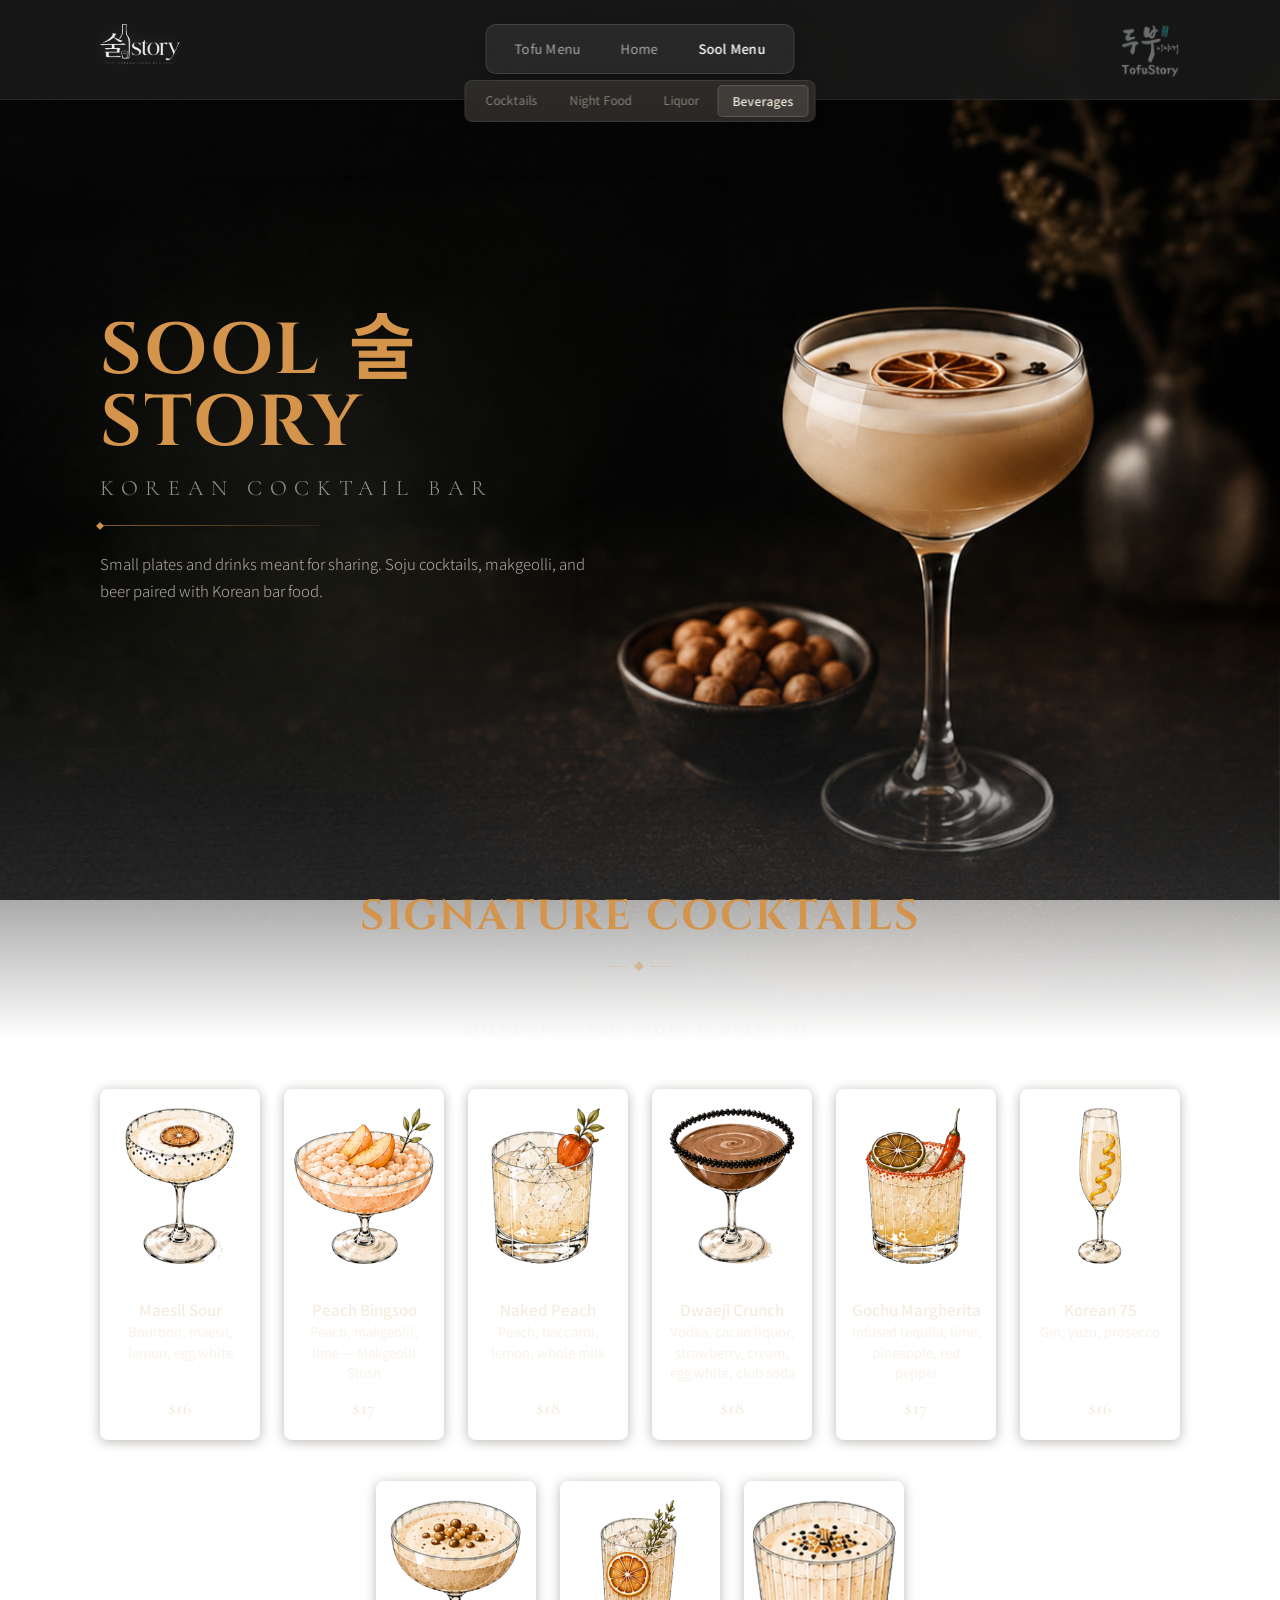
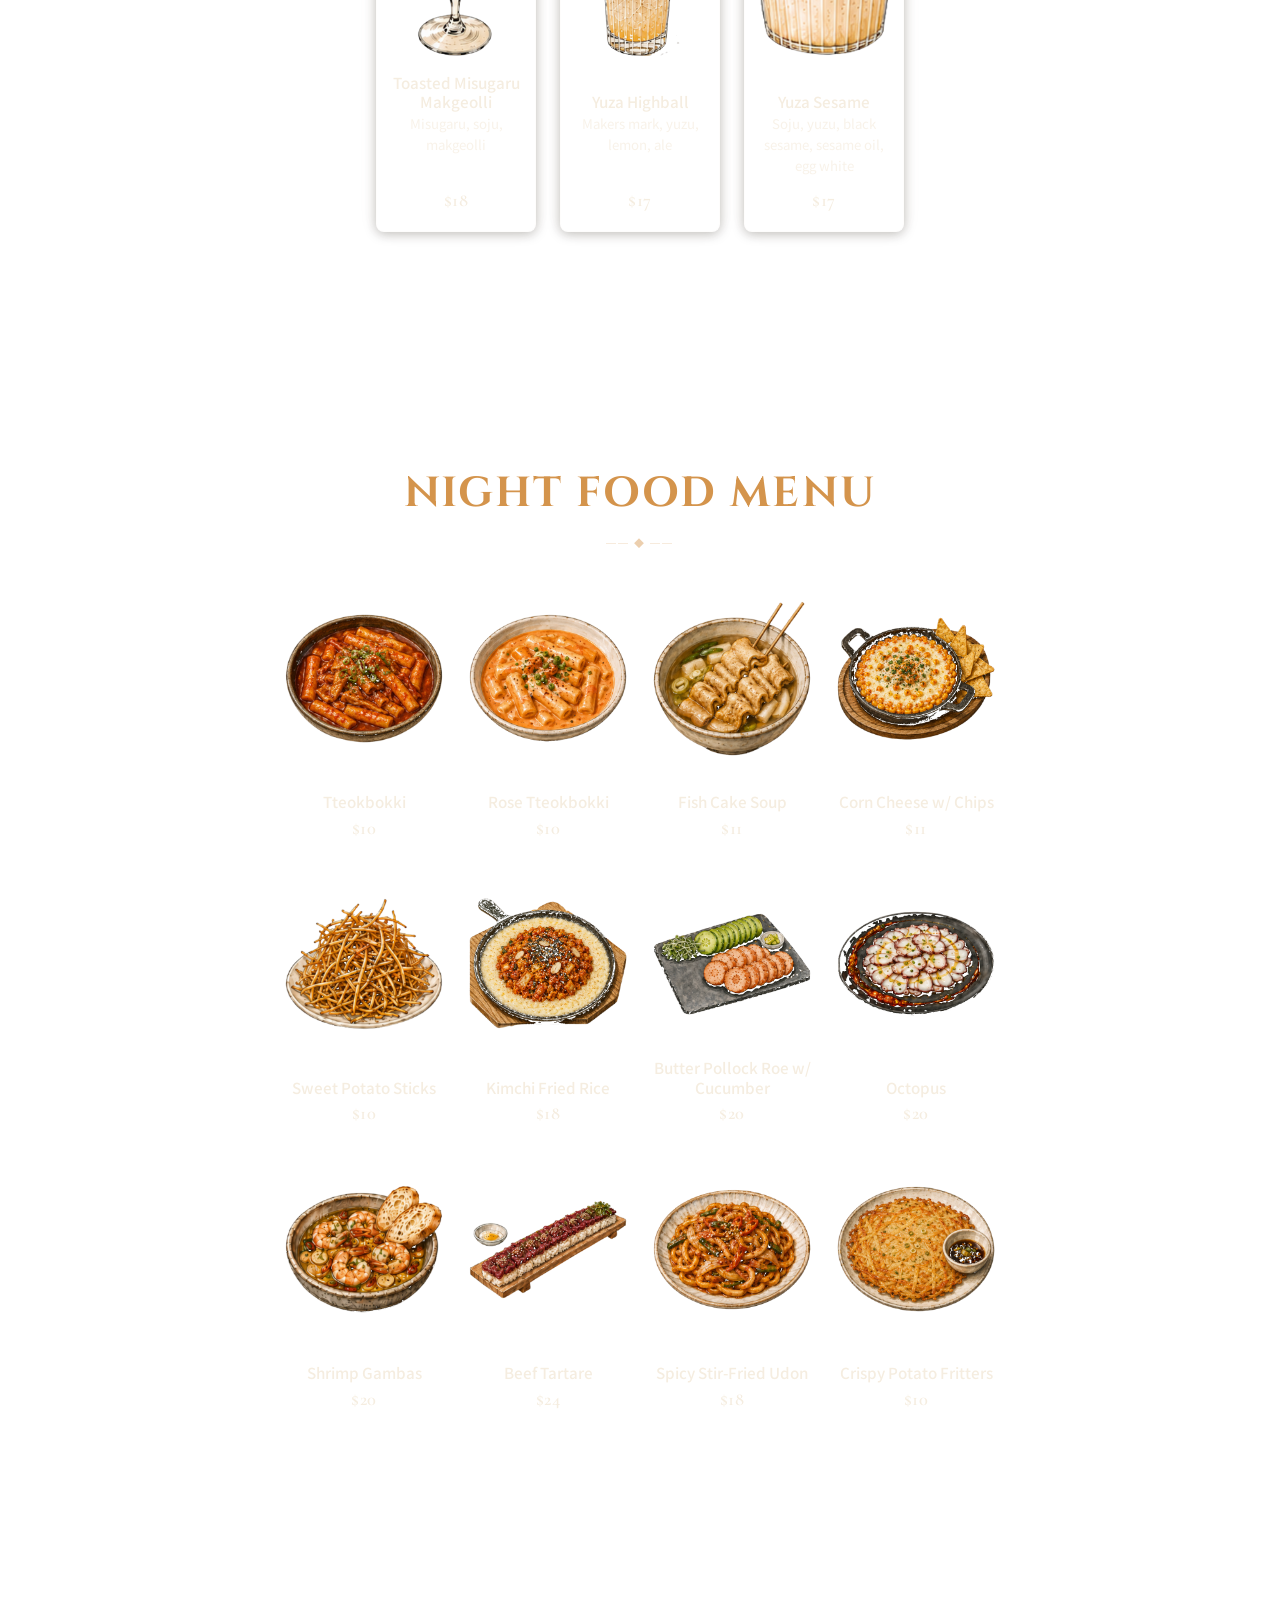
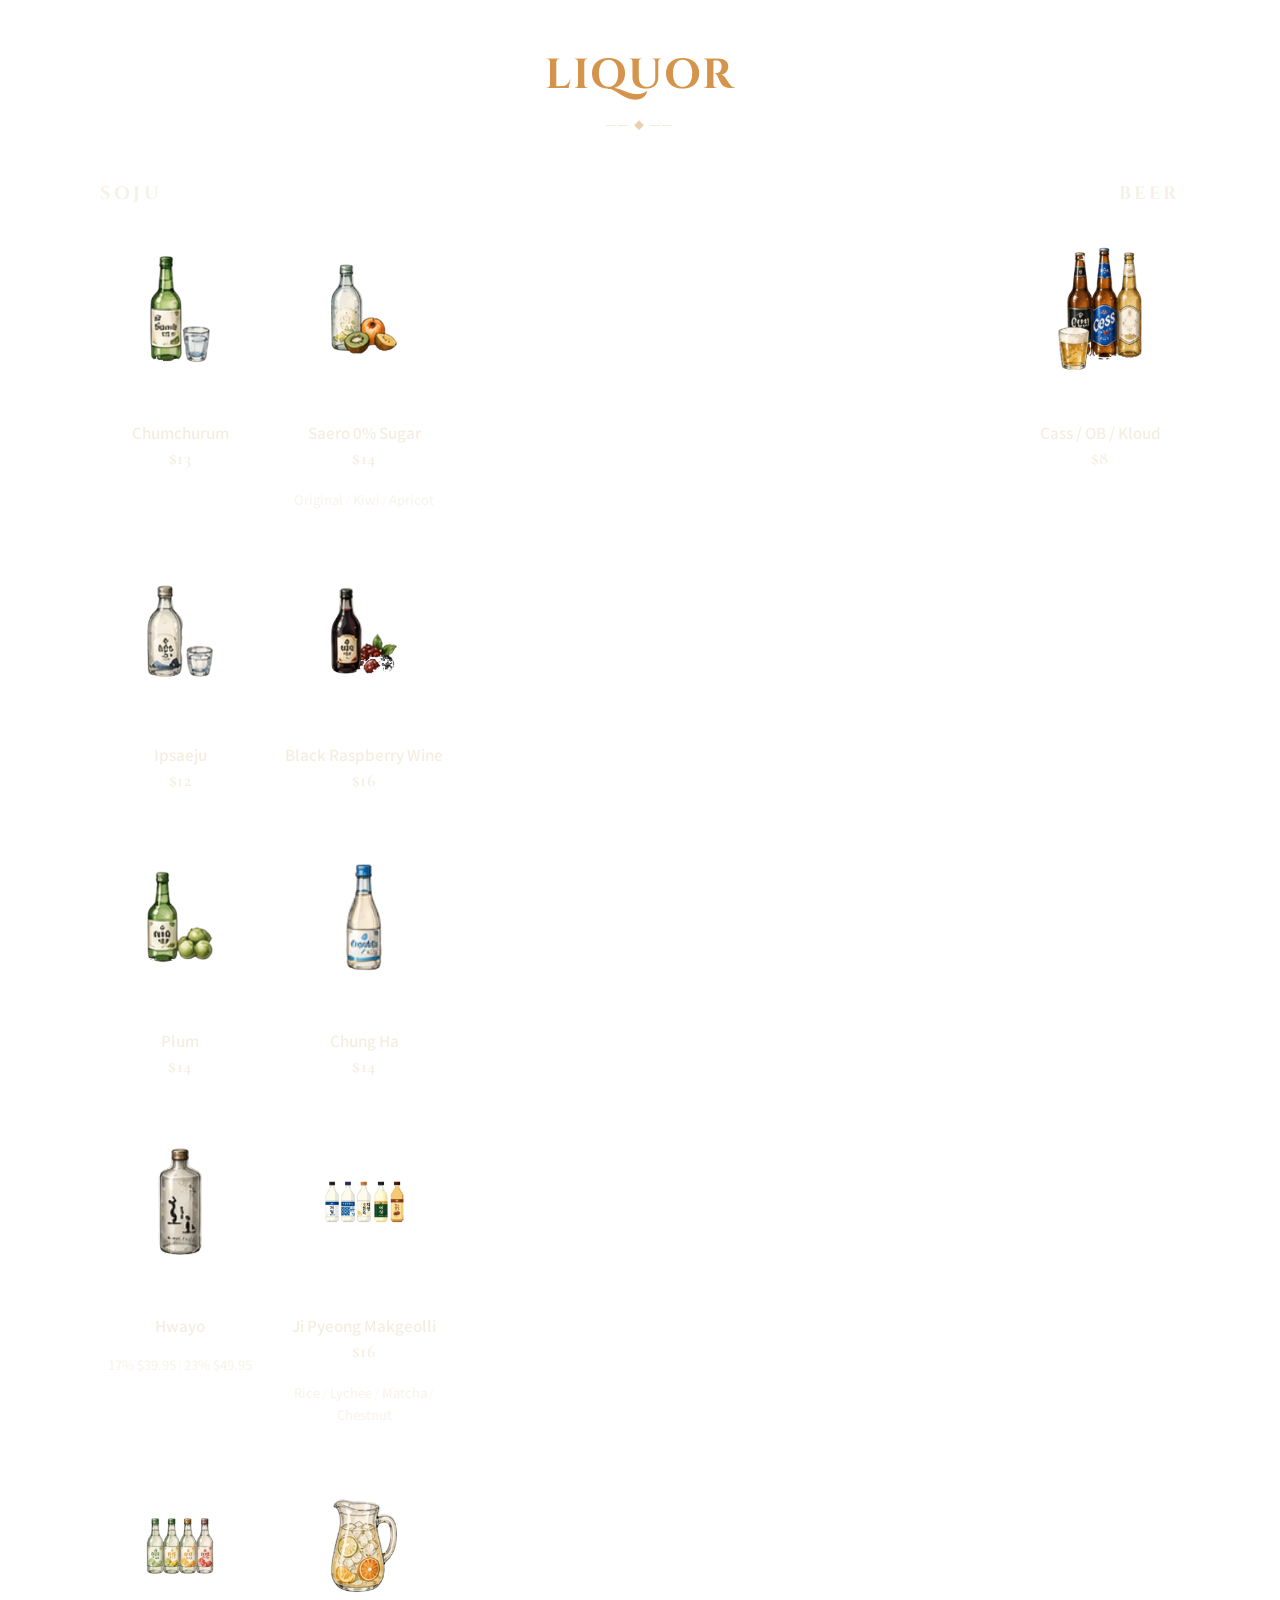
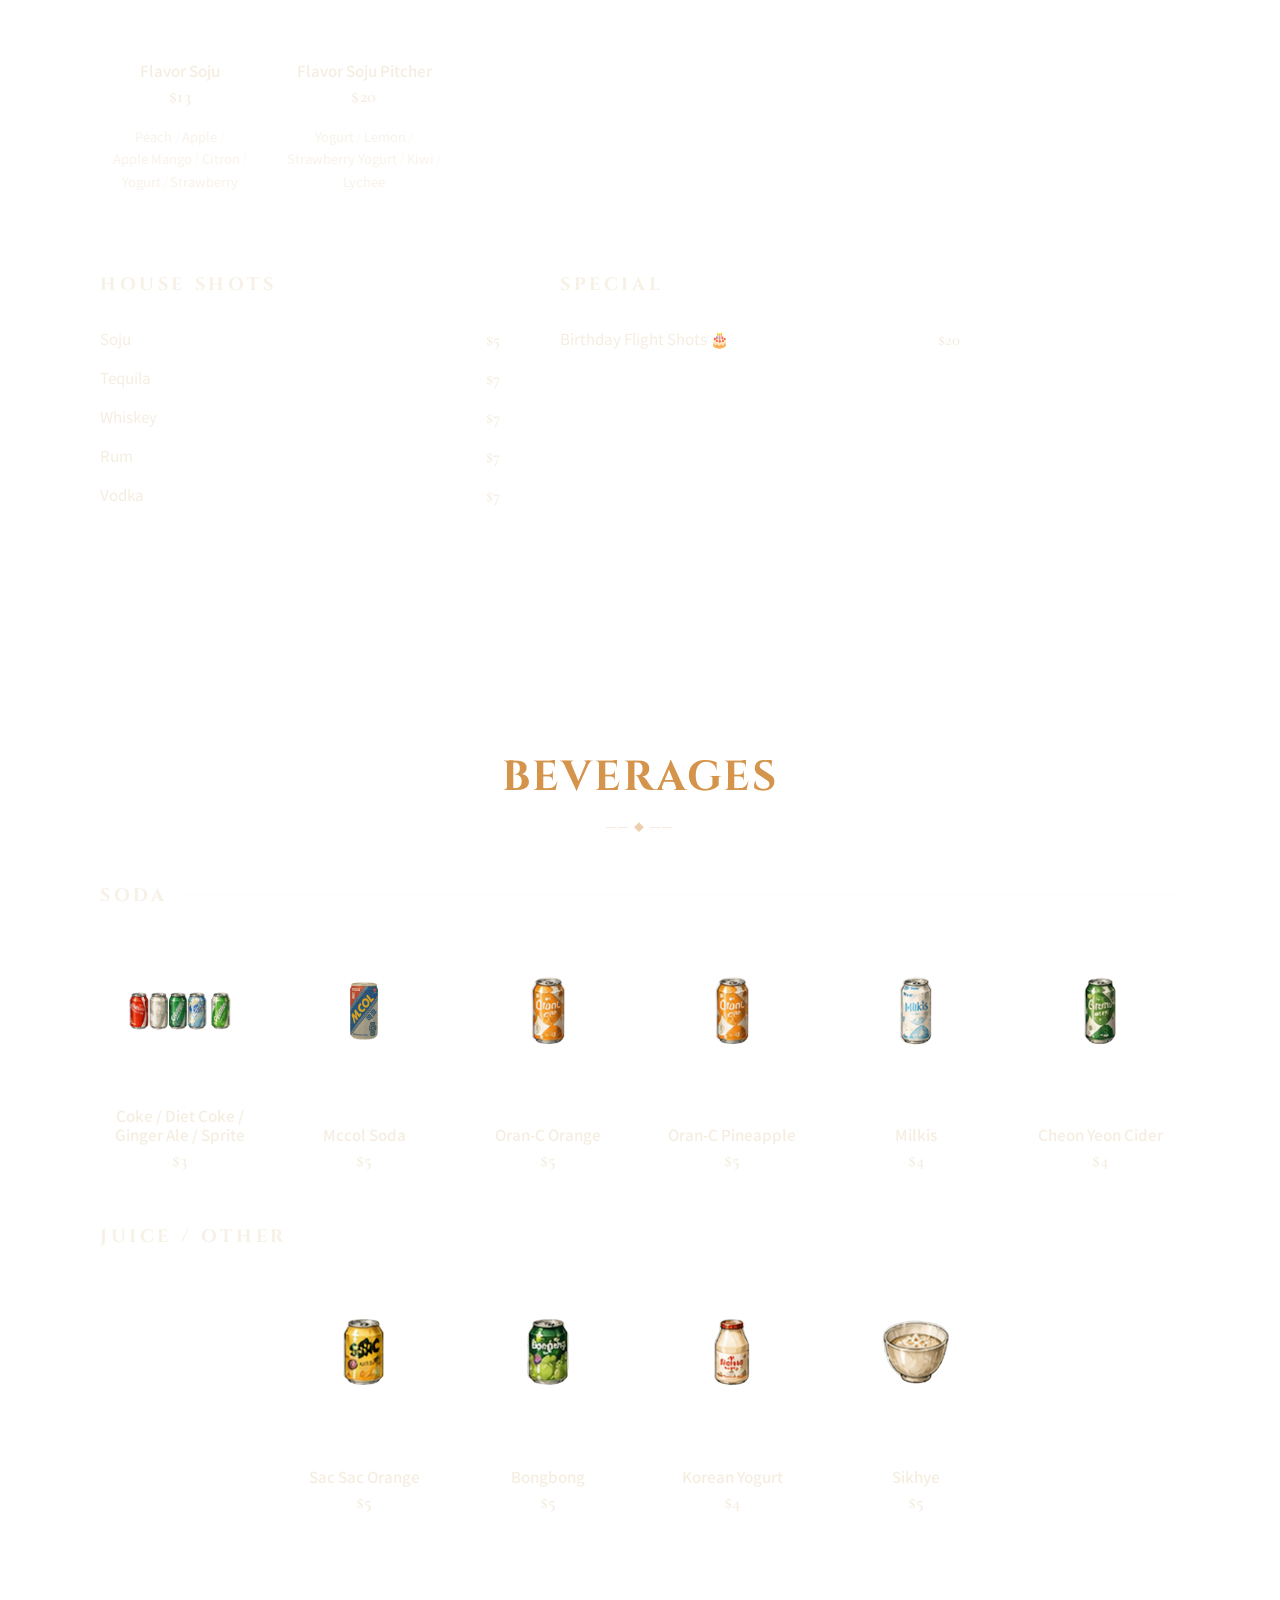
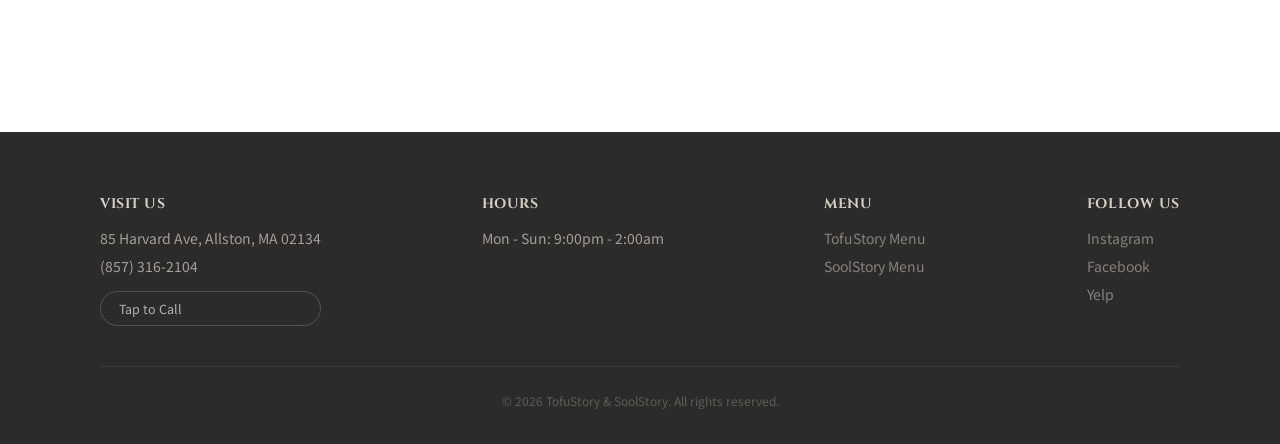
==== commit c55a2a55: "style: replace SOOL MENU with SOOL 술 STORY on hero, remove pre-heading from cocktails Co-Authored-By" ====
--- a/landing/sool-menu.html
+++ b/landing/sool-menu.html
@@ -54,7 +54,7 @@
       <!-- Hero -->
       <div class="hero-text">
         <div class="hero-overlay">
-          <h1 class="hero-title">SOOL MENU</h1>
+          <h1 class="hero-title">SOOL <span class="hero-title-kr">술</span> STORY</h1>
           <p class="hero-subtitle">KOREAN COCKTAIL BAR</p>
           <div class="hero-divider"><span class="hero-diamond">◆</span></div>
           <p class="hero-desc">Small plates and drinks meant for sharing. Soju cocktails, makgeolli, and beer paired with Korean bar food.</p>
@@ -63,7 +63,6 @@
 
       <!-- ==================== SIGNATURE COCKTAILS ==================== -->
       <section class="menu-section" id="soju-cocktails">
-        <p class="section-pre-heading">SOOL <img src="assets/sool-sul.png" alt="술" class="pre-heading-kr-img"> STORY</p>
         <div class="section-heading"><span>SIGNATURE COCKTAILS</span></div>
         <p class="section-tagline">KOREAN INSPIRED. STORY IN EVERY SIP.</p>
 
--- a/landing/sool-menu.css
+++ b/landing/sool-menu.css
@@ -204,6 +204,12 @@
   letter-spacing: 0.03em;
   line-height: 1;
   margin-bottom: 12px;
+}
+
+.hero-title-kr {
+  font-family: 'Noto Sans KR', sans-serif;
+  font-weight: 700;
+  margin: 0 8px;
 }
 
 .hero-subtitle {
@@ -852,9 +858,17 @@
   }
 
   .hero-text {
-    height: 60vh;
-    align-items: flex-end;
-    padding-bottom: 40px;
+    height: calc(100vh - 140px);
+    align-items: flex-start;
+    padding-top: 50%;
+  }
+
+  .landing-section::before {
+    background-image: url('assets/sool-hero-bg-mobile.png');
+    background-position: center 70%;
+    background-size: cover;
+    top: -120px;
+    height: calc(100vh + 120px);
   }
 
   .hero-title {
@@ -872,6 +886,7 @@
 
   .hero-desc {
     font-size: 13px;
+    max-width: 70vw;
   }
 
   .menu-section {
@@ -1033,8 +1048,17 @@
   }
 
   .hero-text {
-    height: 55vh;
-    padding-bottom: 30px;
+    height: calc(100vh - 110px);
+    align-items: flex-start;
+    padding-top: 47%;
+  }
+
+  .landing-section::before {
+    background-image: url('assets/sool-hero-bg-mobile.png');
+    background-position: center 70%;
+    background-size: cover;
+    top: -110px;
+    height: calc(100vh + 110px);
   }
 
   .hero-title {
@@ -1053,6 +1077,7 @@
 
   .hero-desc {
     font-size: 12px;
+    max-width: 70vw;
   }
 
   .menu-section {
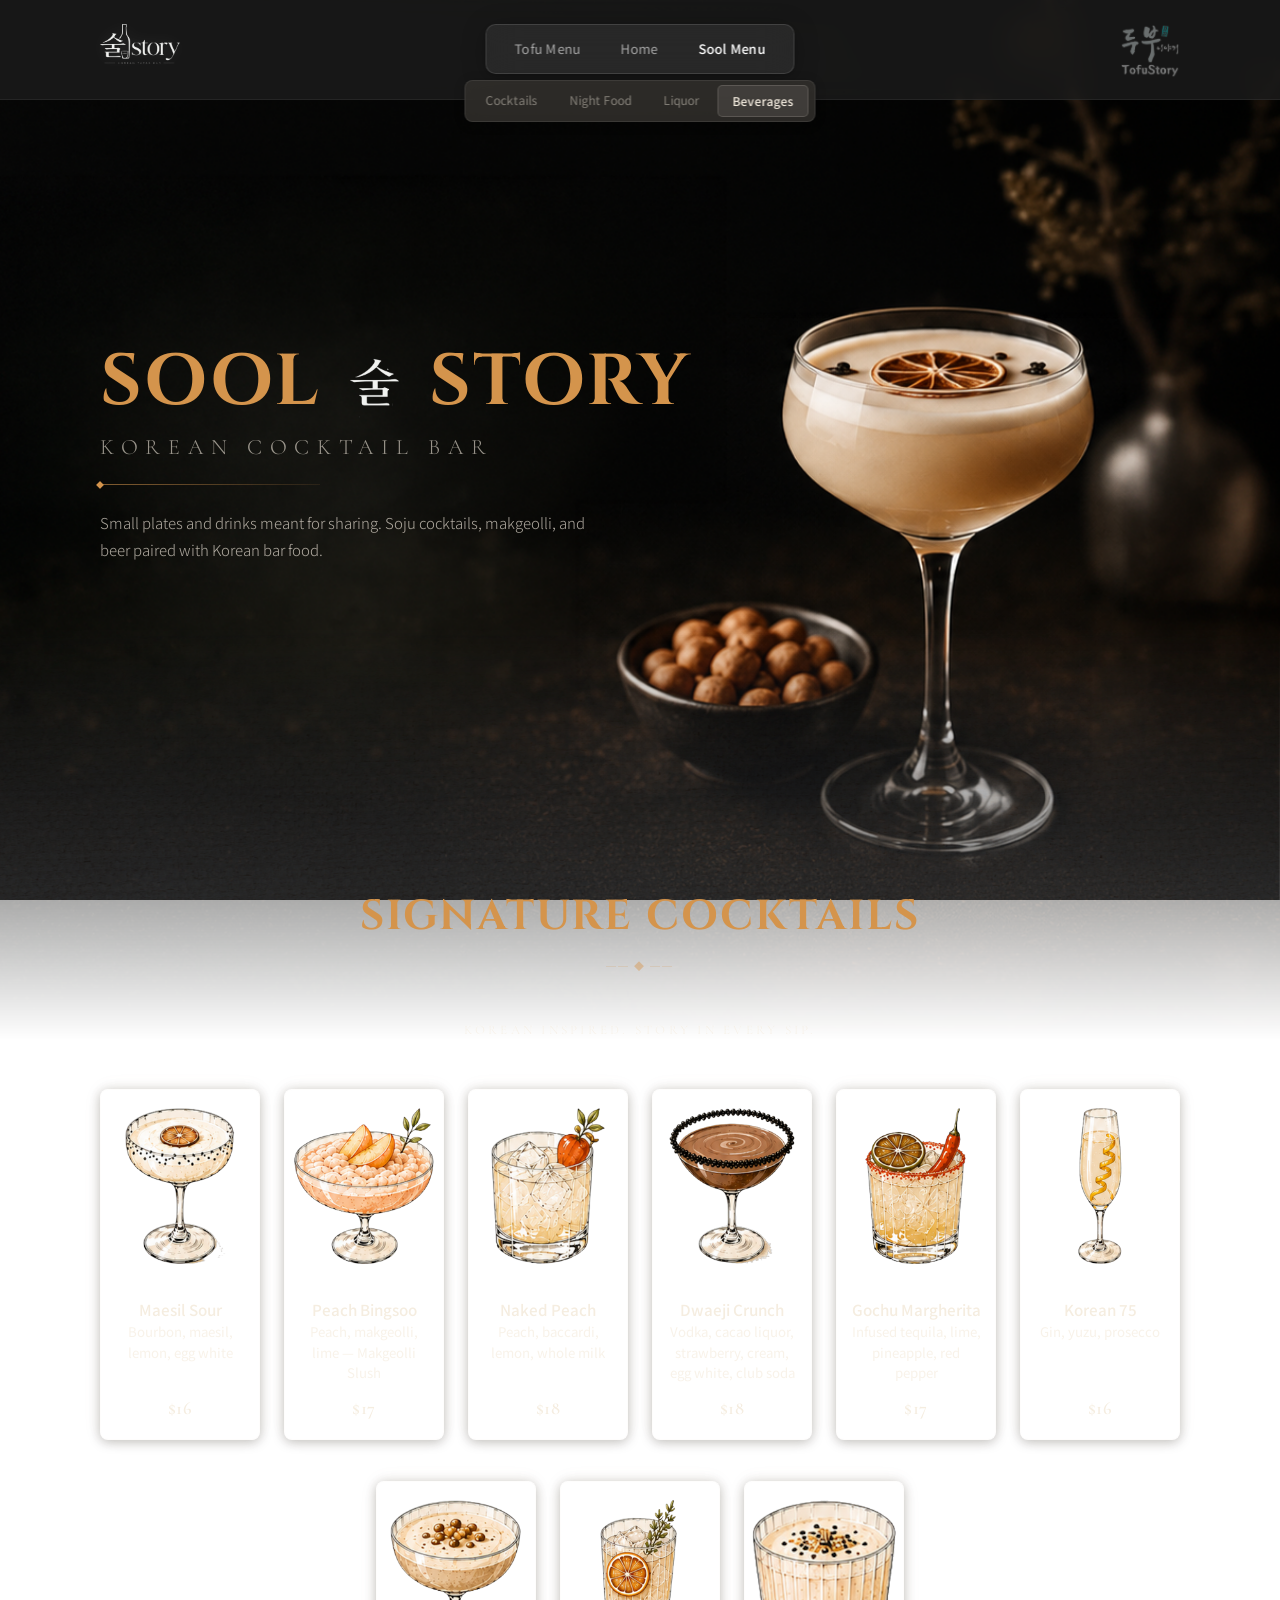
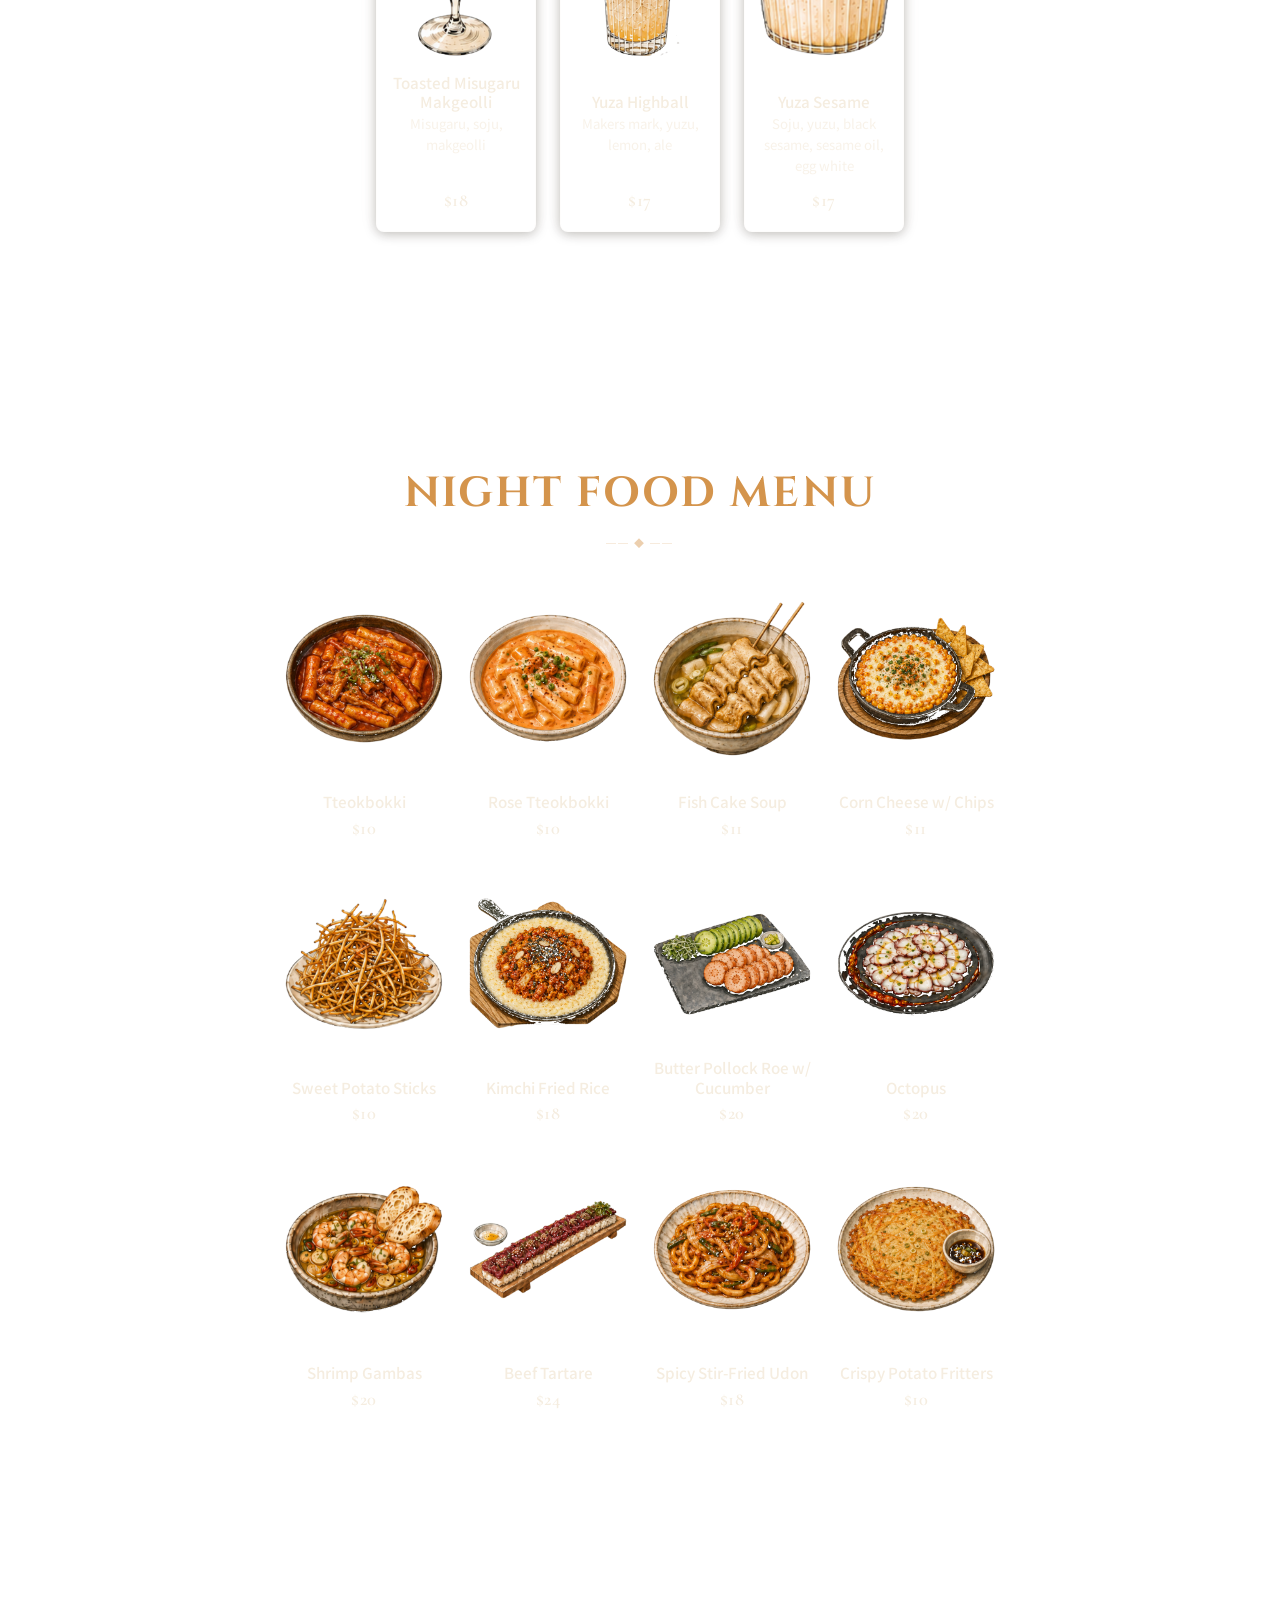
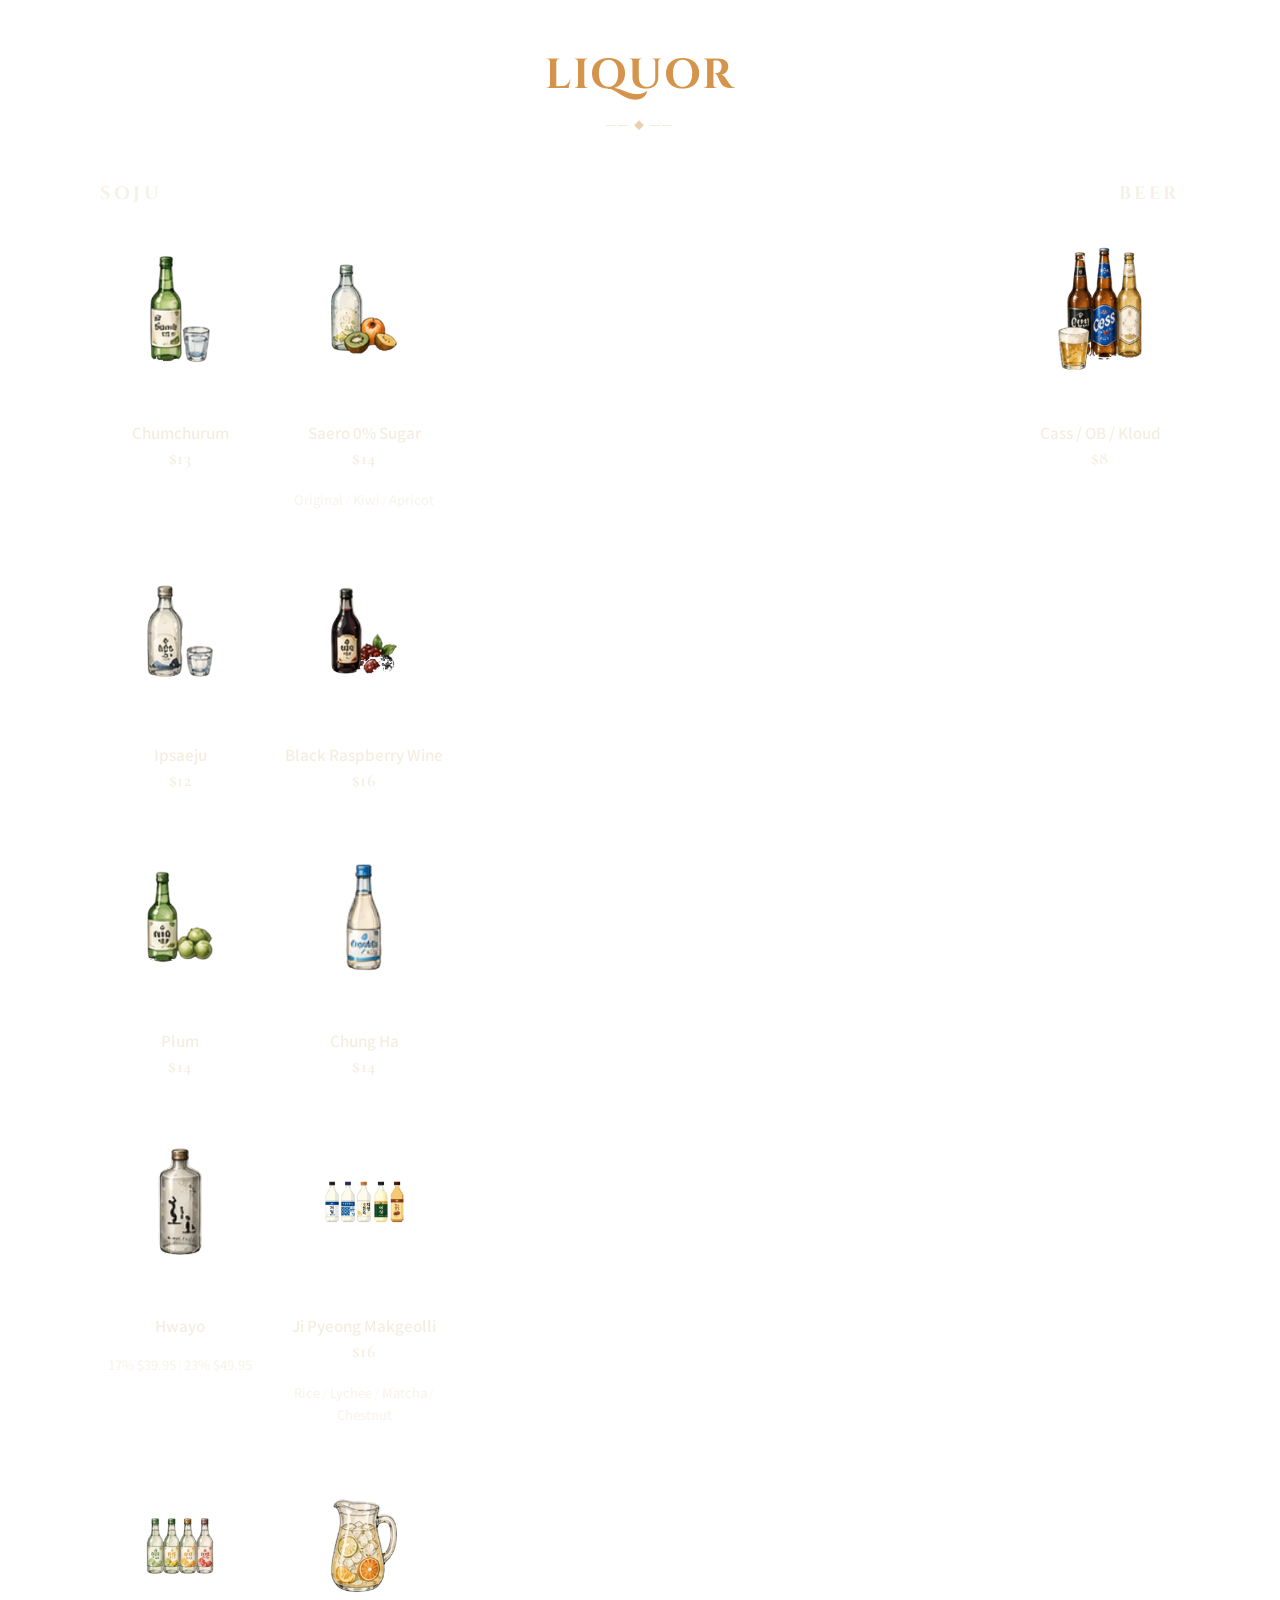
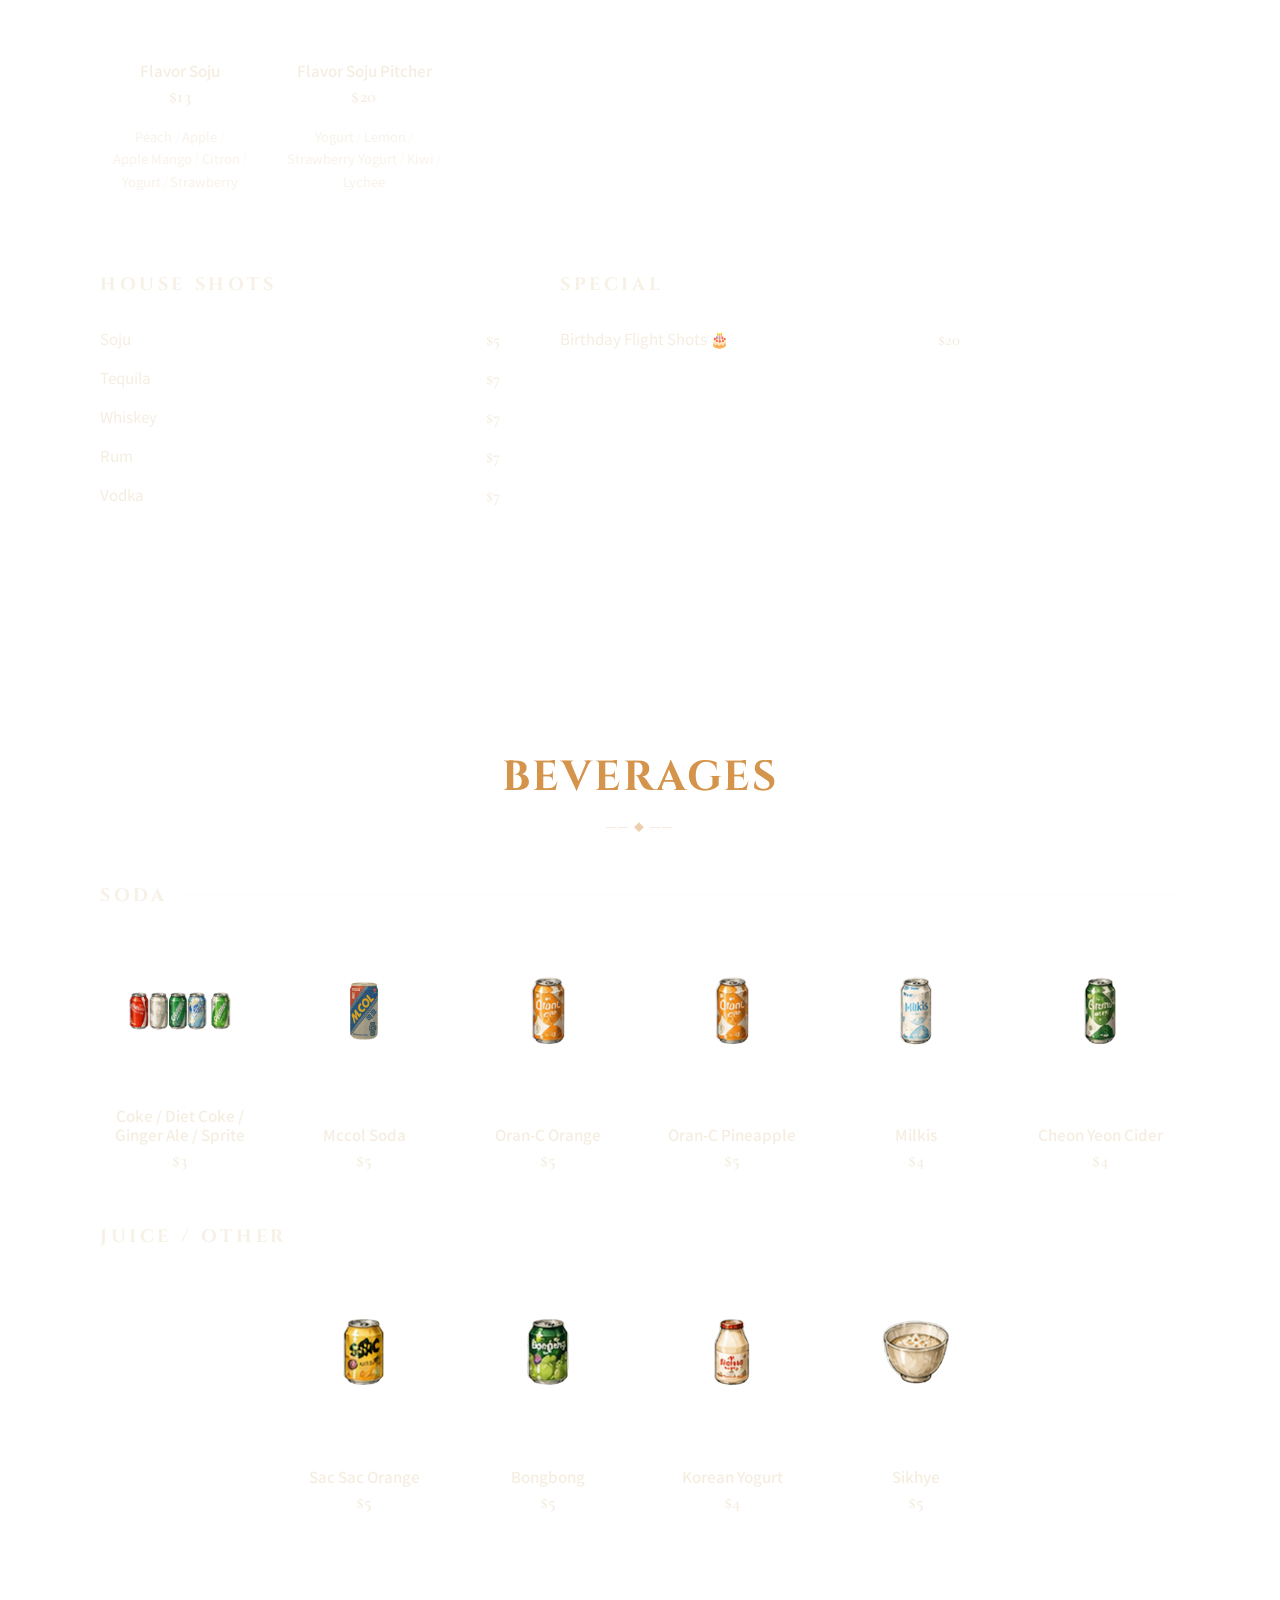
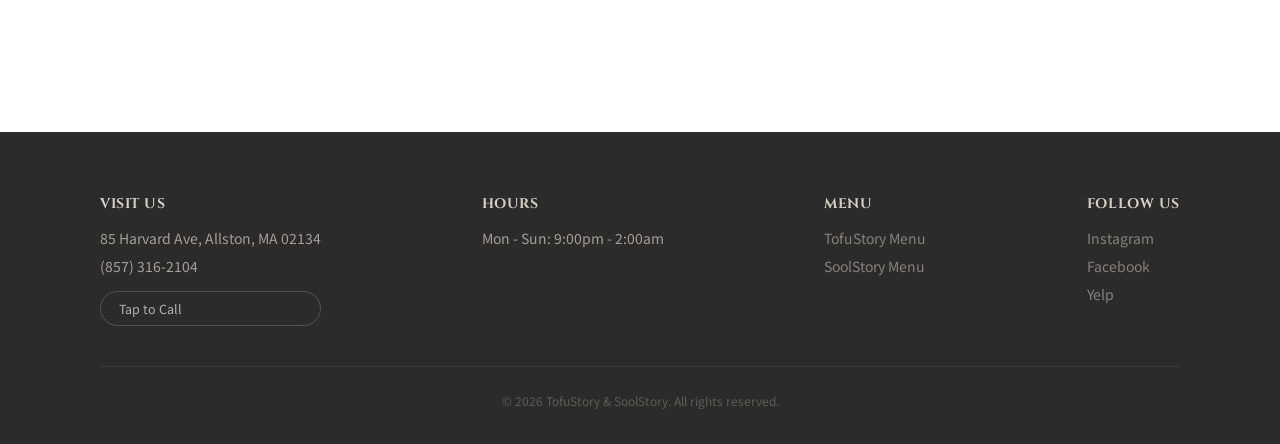
==== commit 85ffc8a5: "style: use 술 image in hero title, prevent line wrap, scale for mobile Co-Authored-By: Claude Opus 4." ====
--- a/landing/sool-menu.html
+++ b/landing/sool-menu.html
@@ -54,7 +54,7 @@
       <!-- Hero -->
       <div class="hero-text">
         <div class="hero-overlay">
-          <h1 class="hero-title">SOOL <span class="hero-title-kr">술</span> STORY</h1>
+          <h1 class="hero-title">SOOL <img src="assets/sool-sul.png" alt="술" class="hero-title-kr-img"> STORY</h1>
           <p class="hero-subtitle">KOREAN COCKTAIL BAR</p>
           <div class="hero-divider"><span class="hero-diamond">◆</span></div>
           <p class="hero-desc">Small plates and drinks meant for sharing. Soju cocktails, makgeolli, and beer paired with Korean bar food.</p>
--- a/landing/sool-menu.css
+++ b/landing/sool-menu.css
@@ -204,12 +204,16 @@
   letter-spacing: 0.03em;
   line-height: 1;
   margin-bottom: 12px;
-}
-
-.hero-title-kr {
-  font-family: 'Noto Sans KR', sans-serif;
-  font-weight: 700;
+  white-space: nowrap;
+}
+
+.hero-title-kr-img {
+  height: 60px;
+  width: auto;
+  vertical-align: middle;
   margin: 0 8px;
+  position: relative;
+  top: 2px;
 }
 
 .hero-subtitle {
@@ -875,6 +879,10 @@
     font-size: 42px;
   }
 
+  .hero-title-kr-img {
+    height: 36px;
+  }
+
   .hero-subtitle {
     font-size: 16px;
     letter-spacing: 0.25em;
@@ -1062,7 +1070,11 @@
   }
 
   .hero-title {
-    font-size: 34px;
+    font-size: 28px;
+  }
+
+  .hero-title-kr-img {
+    height: 28px;
   }
 
   .hero-subtitle {
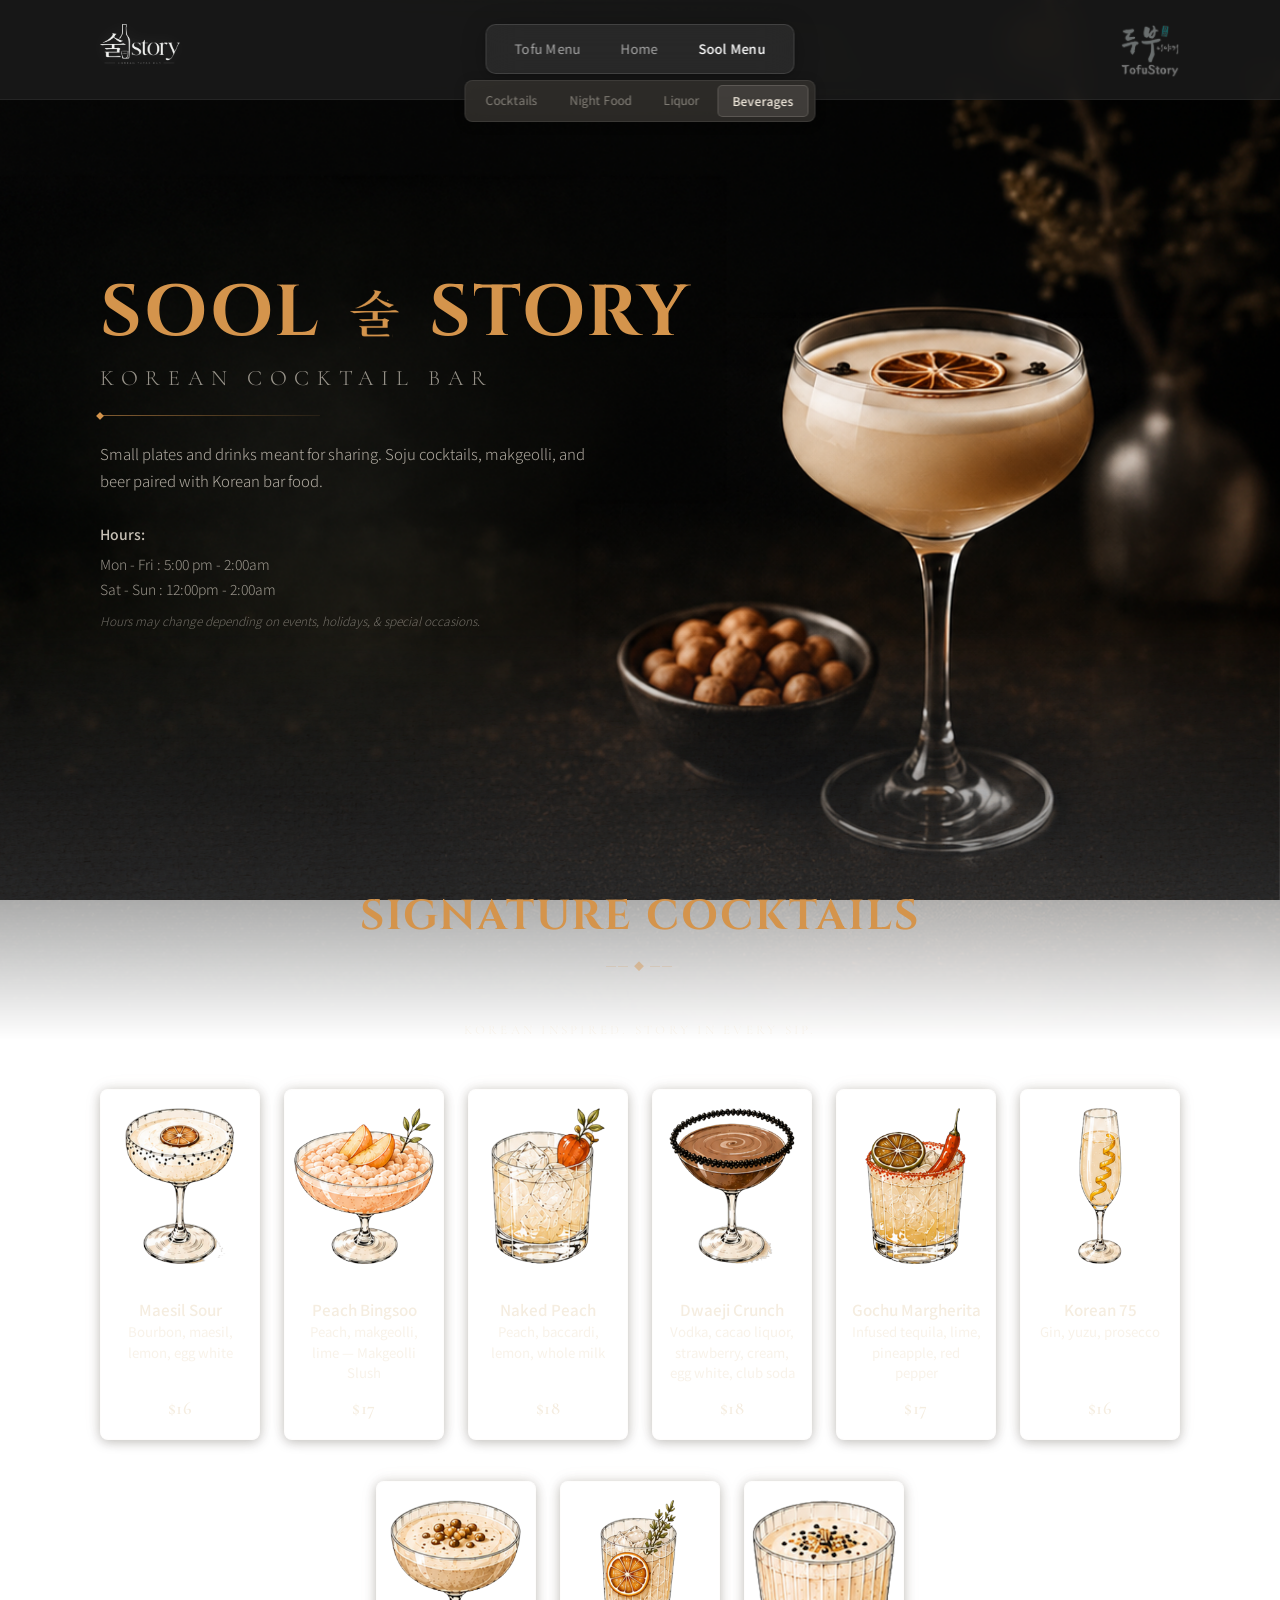
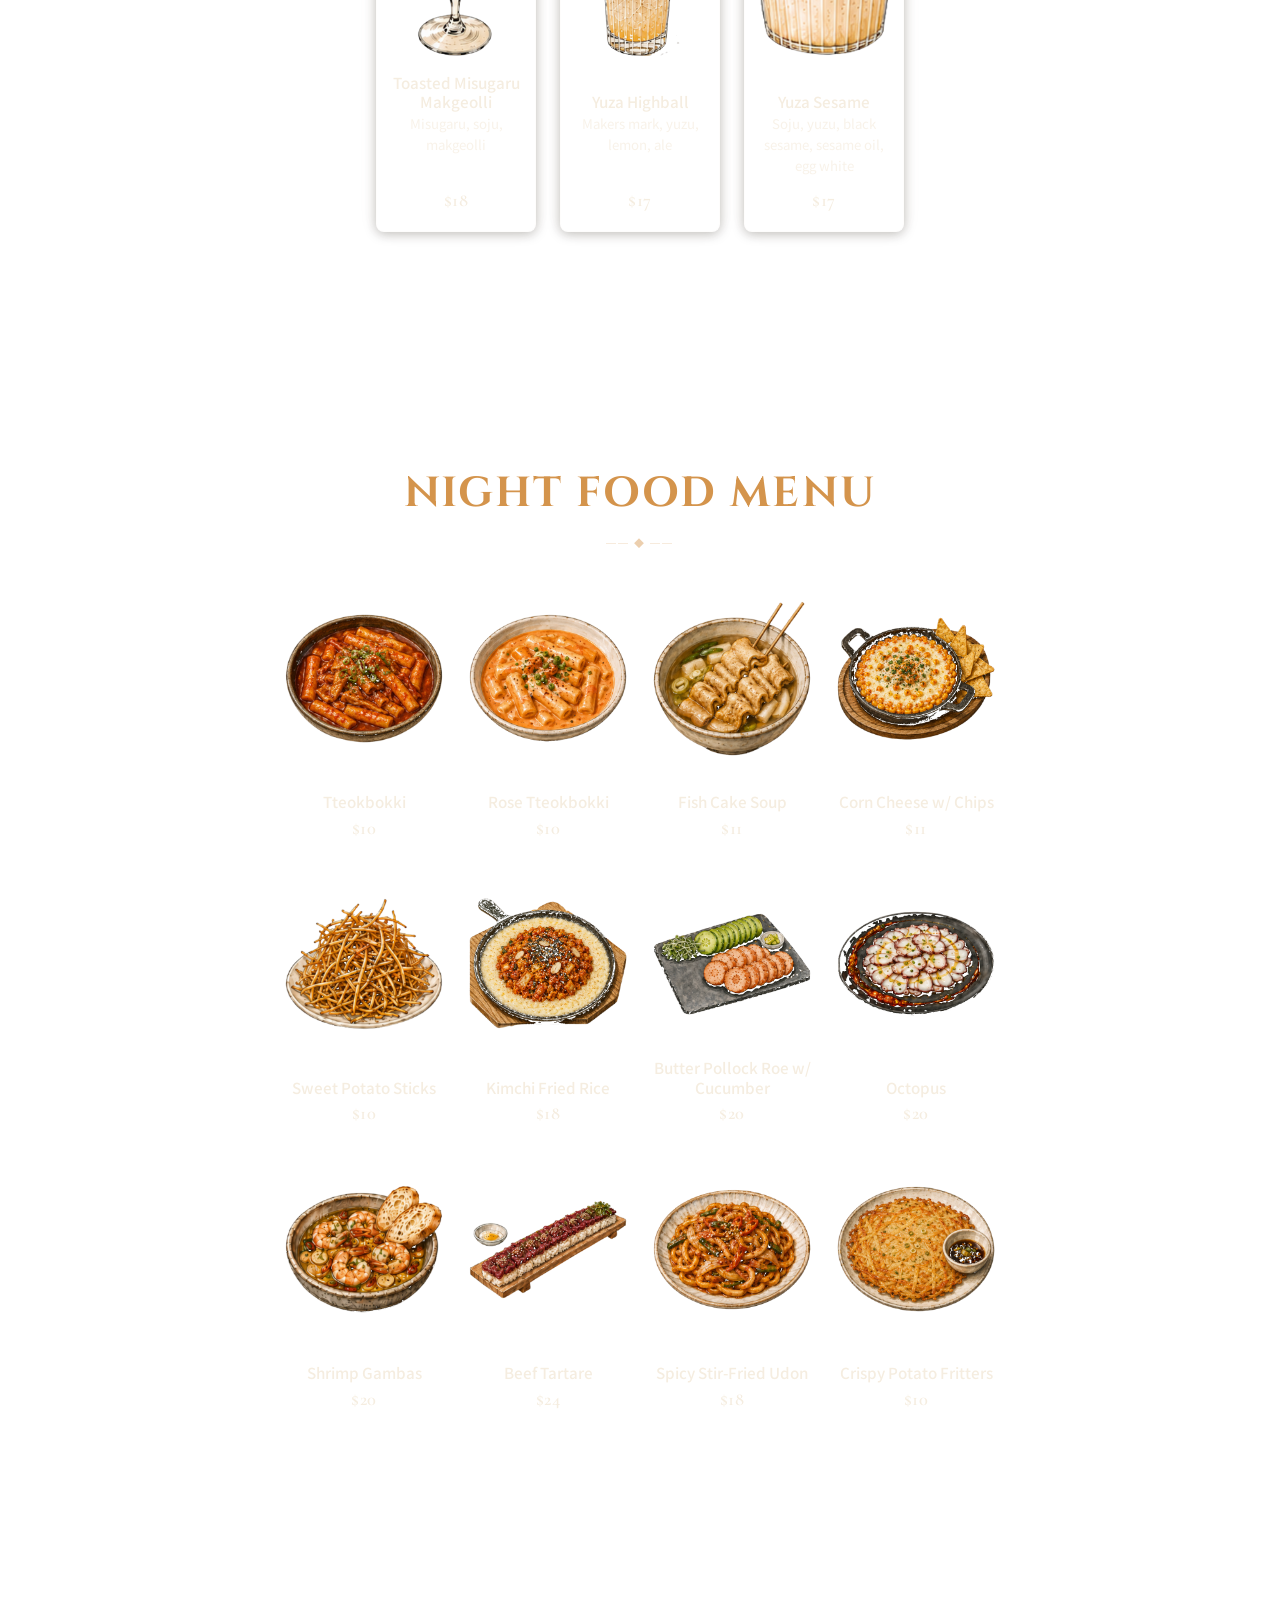
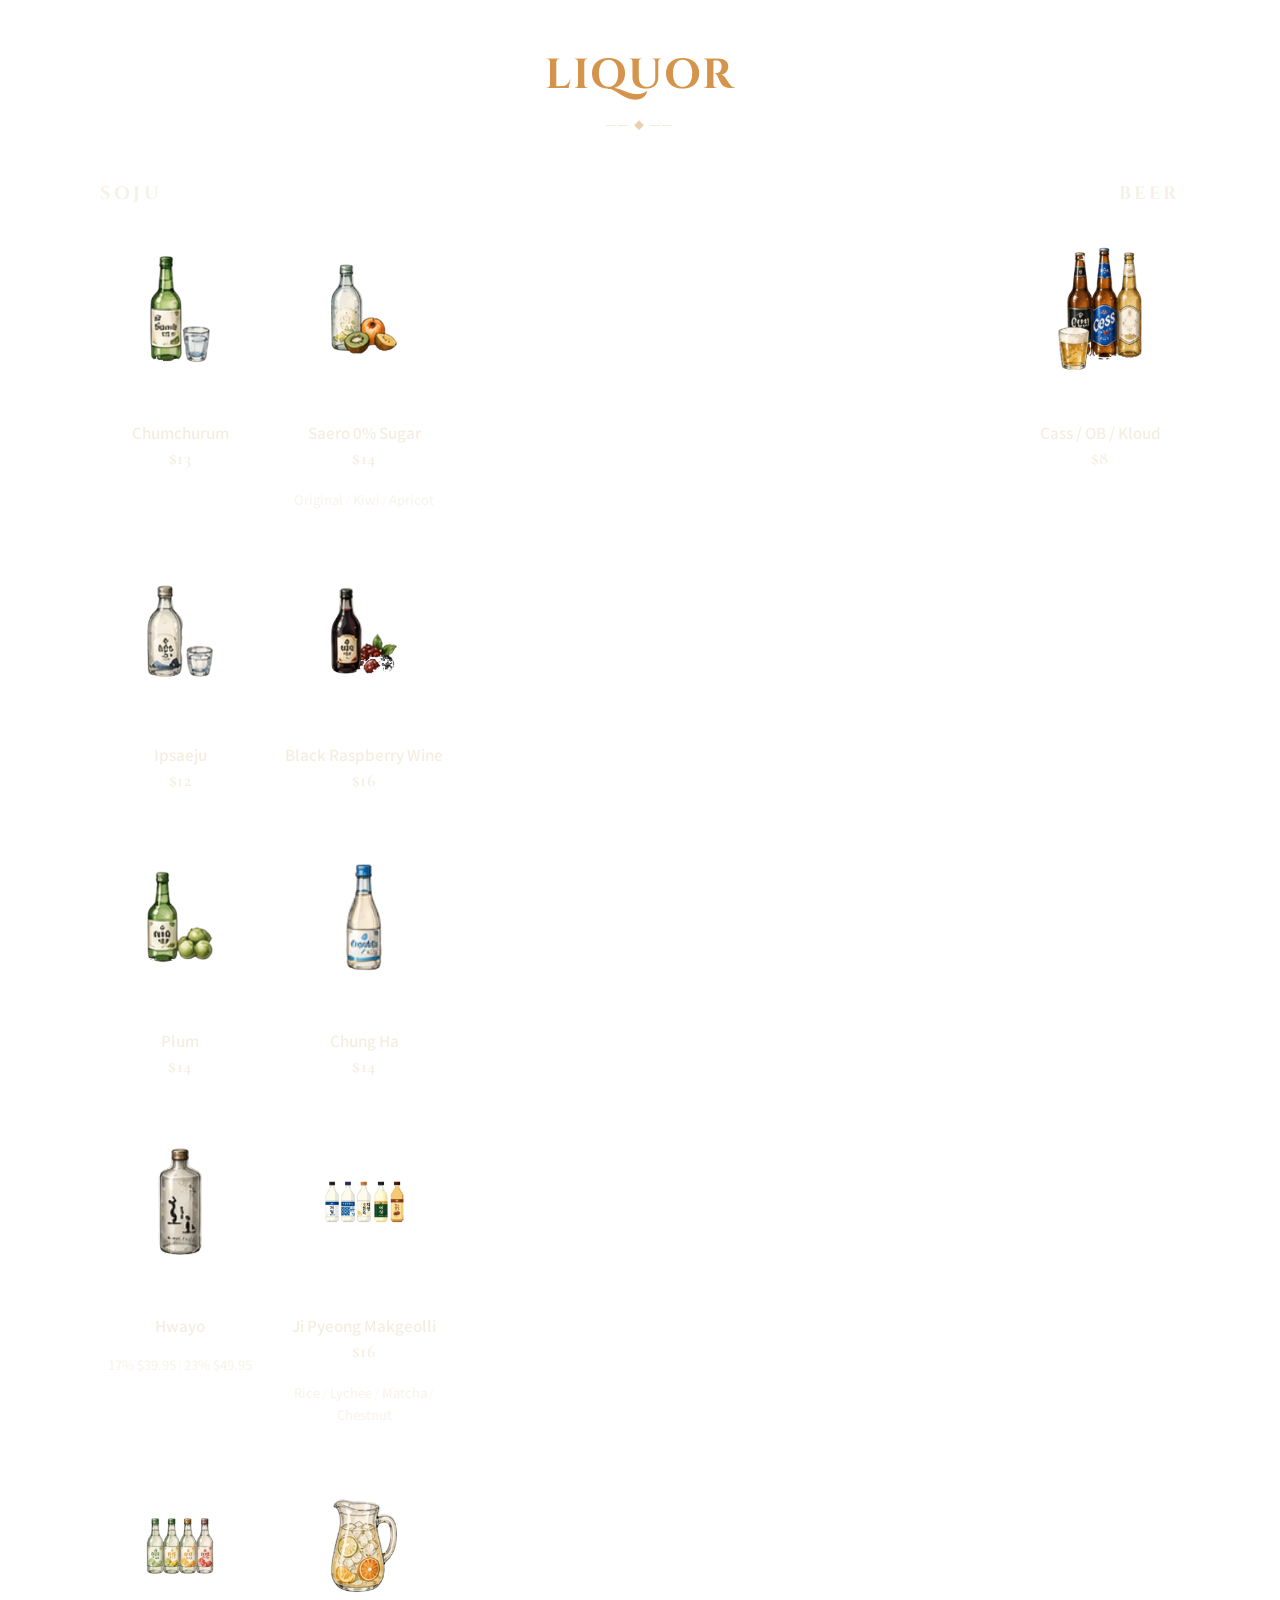
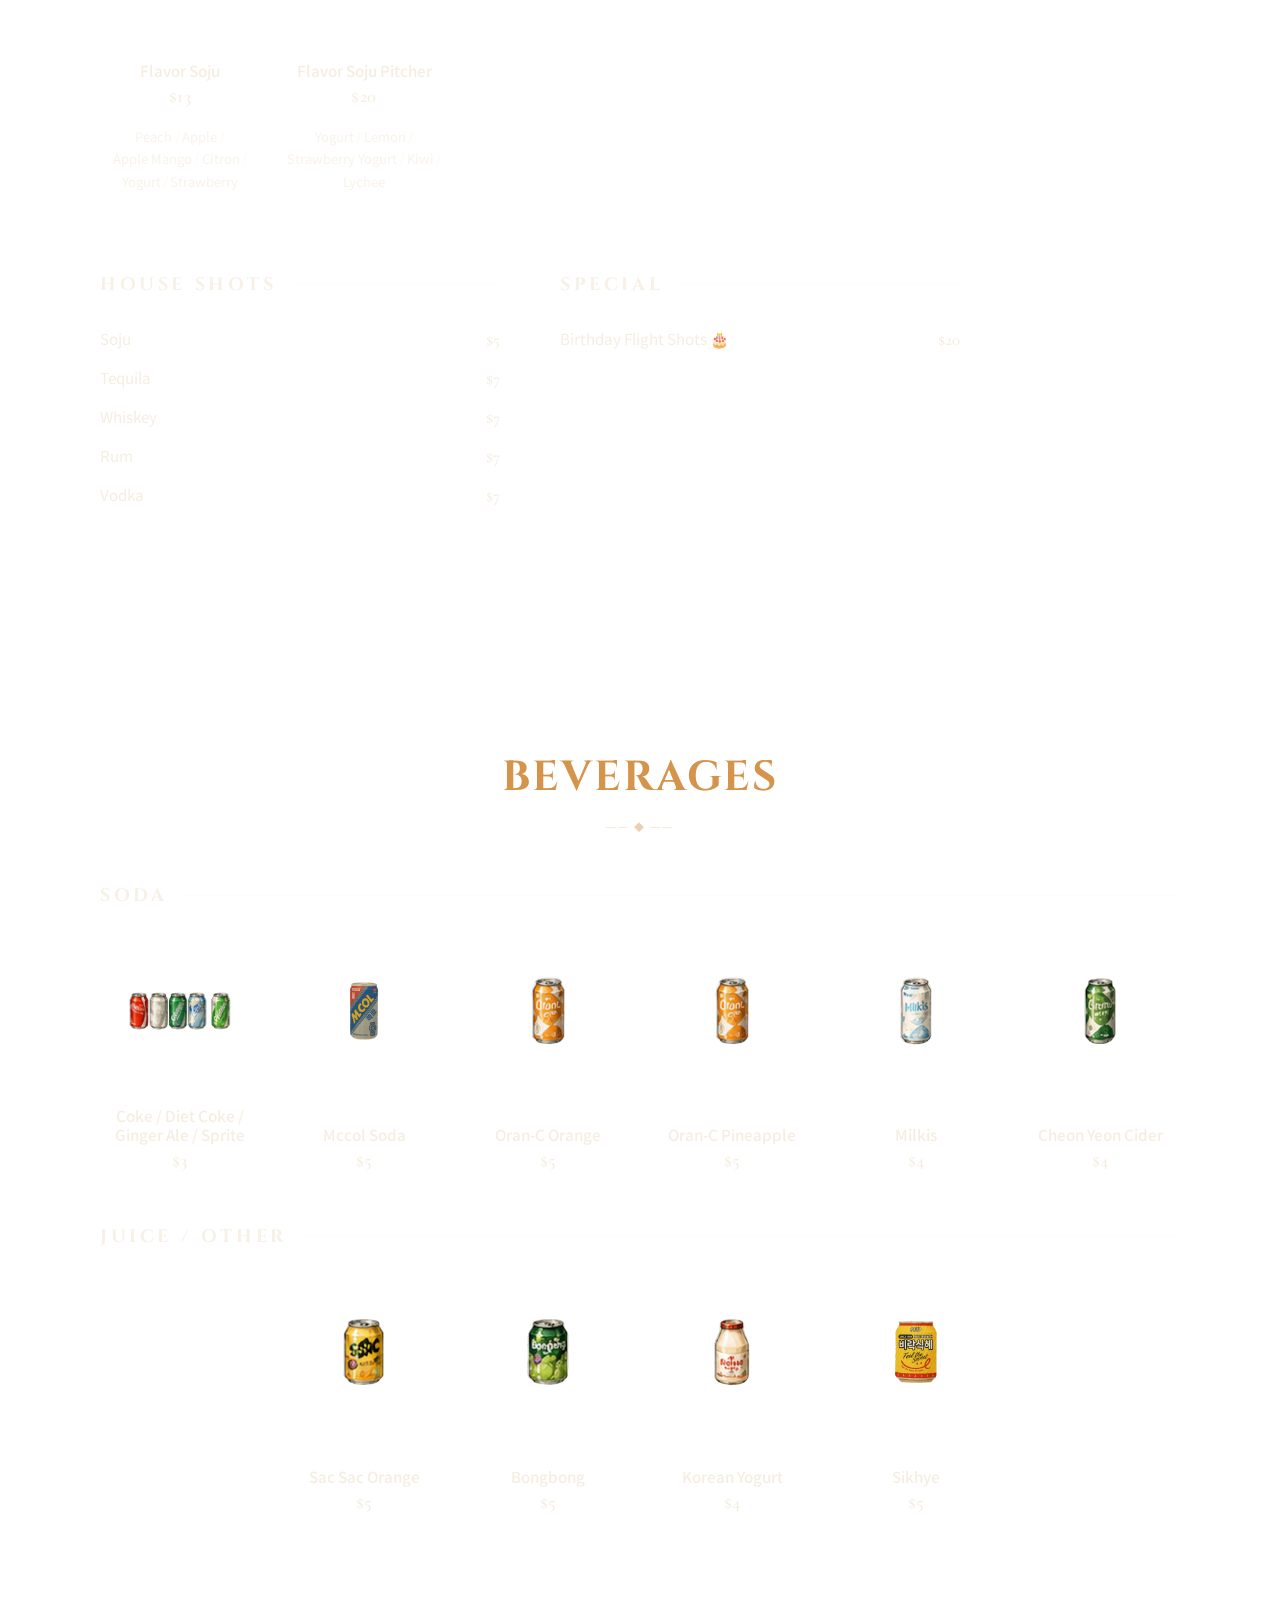
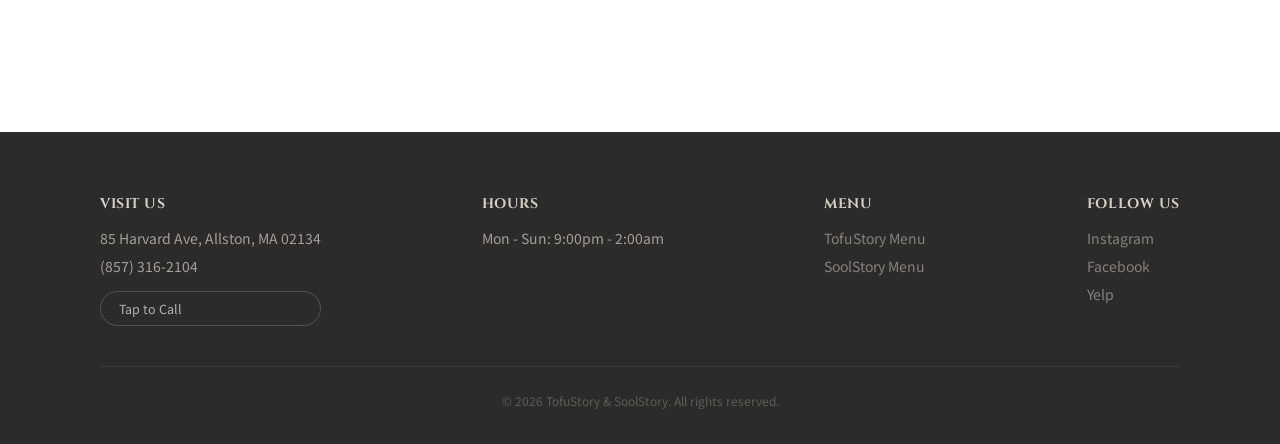
==== commit 00198f9f: "content: add hours section below hero body text with mobile sizing Co-Authored-By: Claude Opus 4.6 (" ====
--- a/landing/sool-menu.html
+++ b/landing/sool-menu.html
@@ -58,6 +58,12 @@
           <p class="hero-subtitle">KOREAN COCKTAIL BAR</p>
           <div class="hero-divider"><span class="hero-diamond">◆</span></div>
           <p class="hero-desc">Small plates and drinks meant for sharing. Soju cocktails, makgeolli, and beer paired with Korean bar food.</p>
+          <div class="hero-hours">
+            <p class="hero-hours-title">Hours:</p>
+            <p>Mon - Fri : 5:00 pm - 2:00am</p>
+            <p>Sat - Sun : 12:00pm - 2:00am</p>
+            <p class="hero-hours-note"><em>Hours may change depending on events, holidays, & special occasions.</em></p>
+          </div>
         </div>
       </div>
 
--- a/landing/sool-menu.css
+++ b/landing/sool-menu.css
@@ -332,6 +332,28 @@
   font-weight: 300;
   color: rgba(245, 237, 224, 0.5);
   line-height: 1.7;
+}
+
+/* --- Hero Hours --- */
+.hero-hours {
+  margin-top: 28px;
+  font-family: 'Noto Sans KR', sans-serif;
+  font-size: 14px;
+  font-weight: 300;
+  color: rgba(245, 237, 224, 0.6);
+  line-height: 1.8;
+}
+
+.hero-hours-title {
+  font-weight: 500;
+  color: rgba(245, 237, 224, 0.8);
+  margin-bottom: 4px;
+}
+
+.hero-hours-note {
+  margin-top: 8px;
+  font-size: 12px;
+  color: rgba(245, 237, 224, 0.4);
 }
 
 /* --- Pre-heading (SOOL 술 STORY) --- */
@@ -897,6 +919,15 @@
     max-width: 70vw;
   }
 
+  .hero-hours {
+    margin-top: 20px;
+    font-size: 12px;
+  }
+
+  .hero-hours-note {
+    font-size: 10px;
+  }
+
   .menu-section {
     padding: 40px 0;
   }
@@ -1092,6 +1123,15 @@
     max-width: 70vw;
   }
 
+  .hero-hours {
+    margin-top: 16px;
+    font-size: 11px;
+  }
+
+  .hero-hours-note {
+    font-size: 9px;
+  }
+
   .menu-section {
     padding: 50px 0;
   }
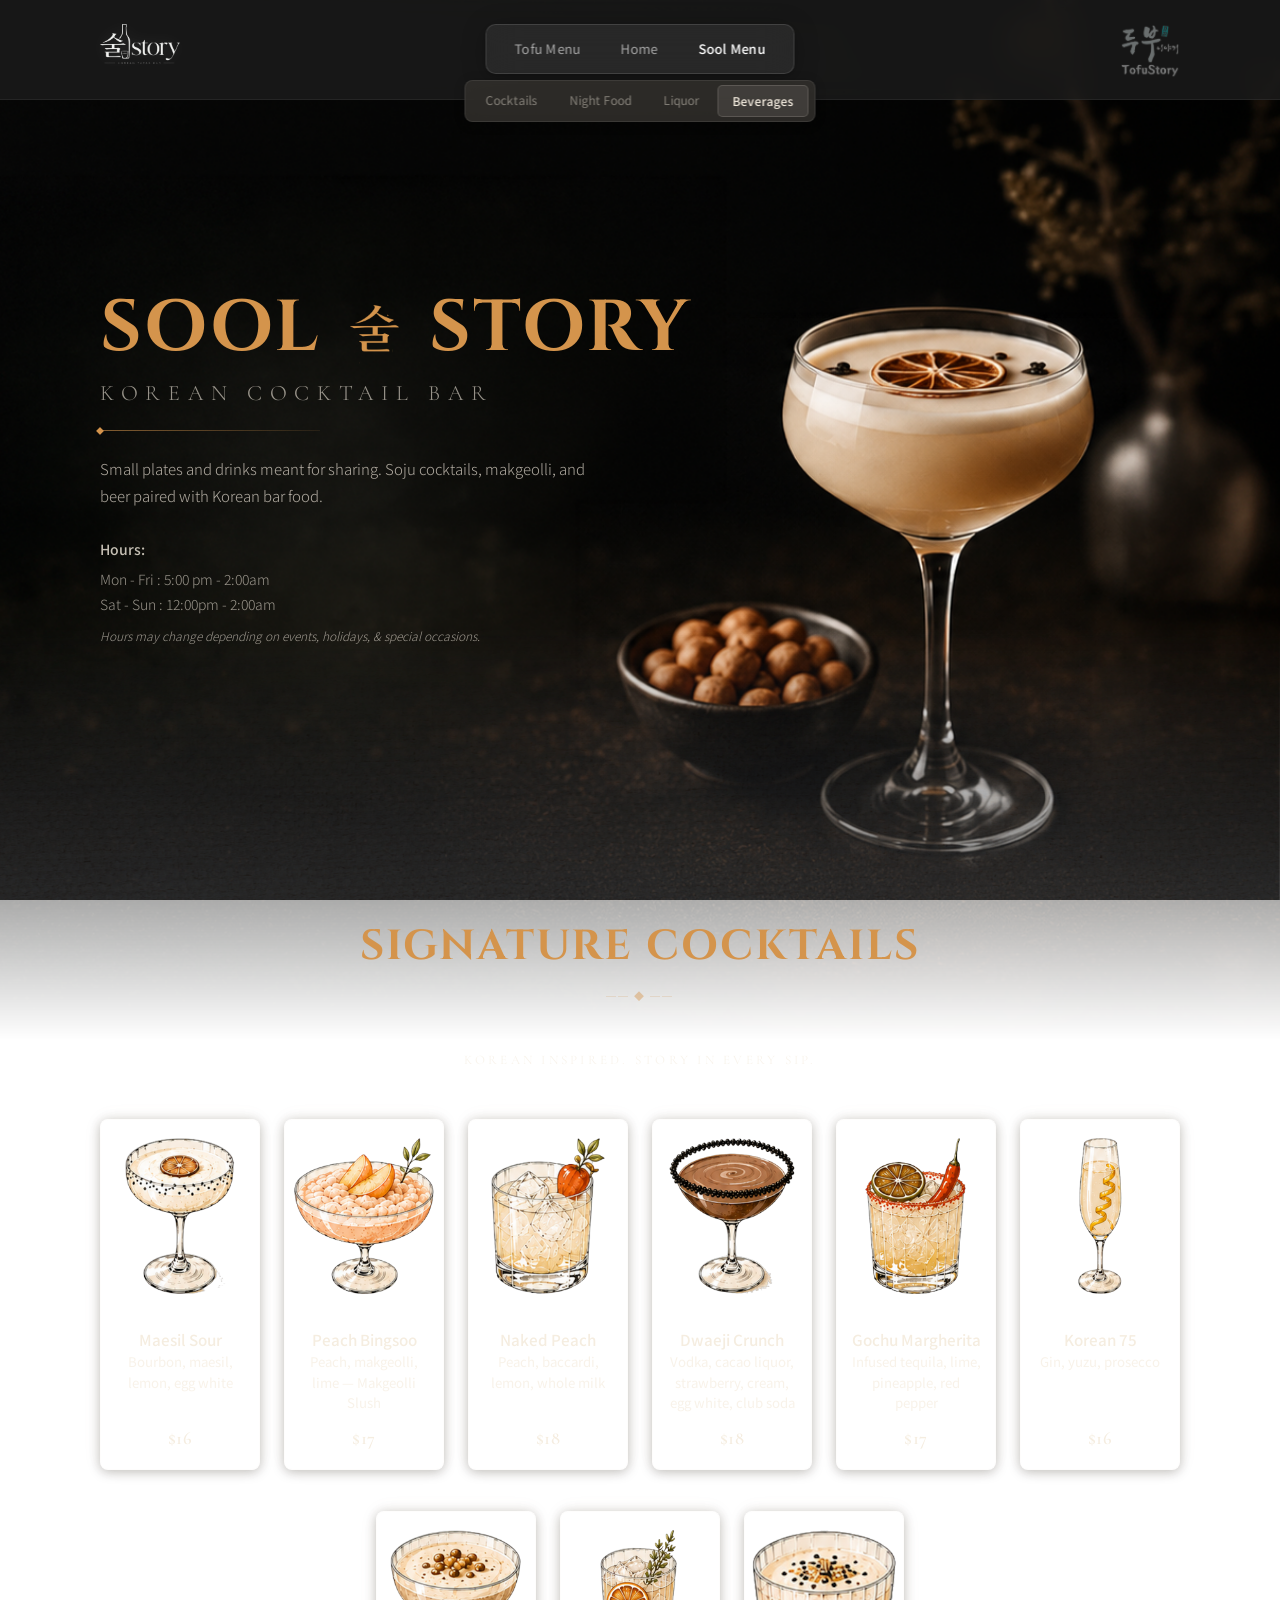
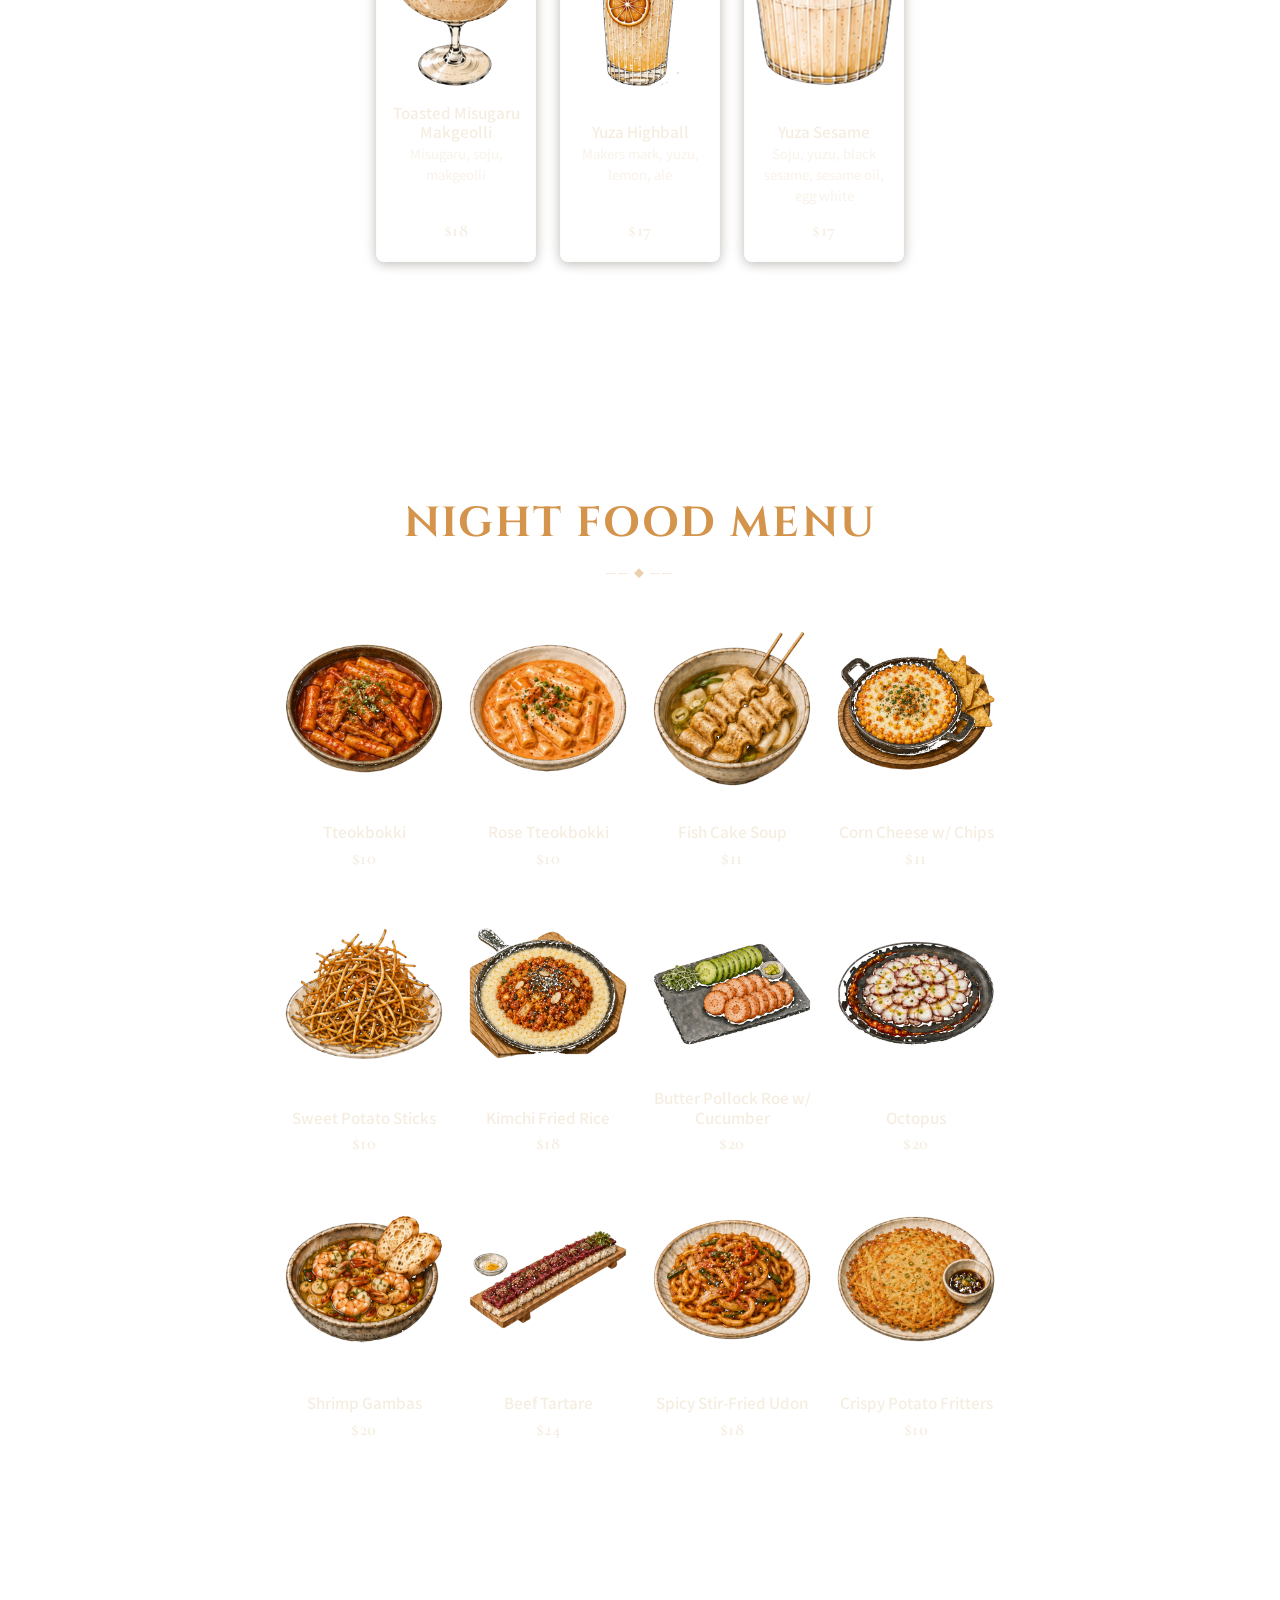
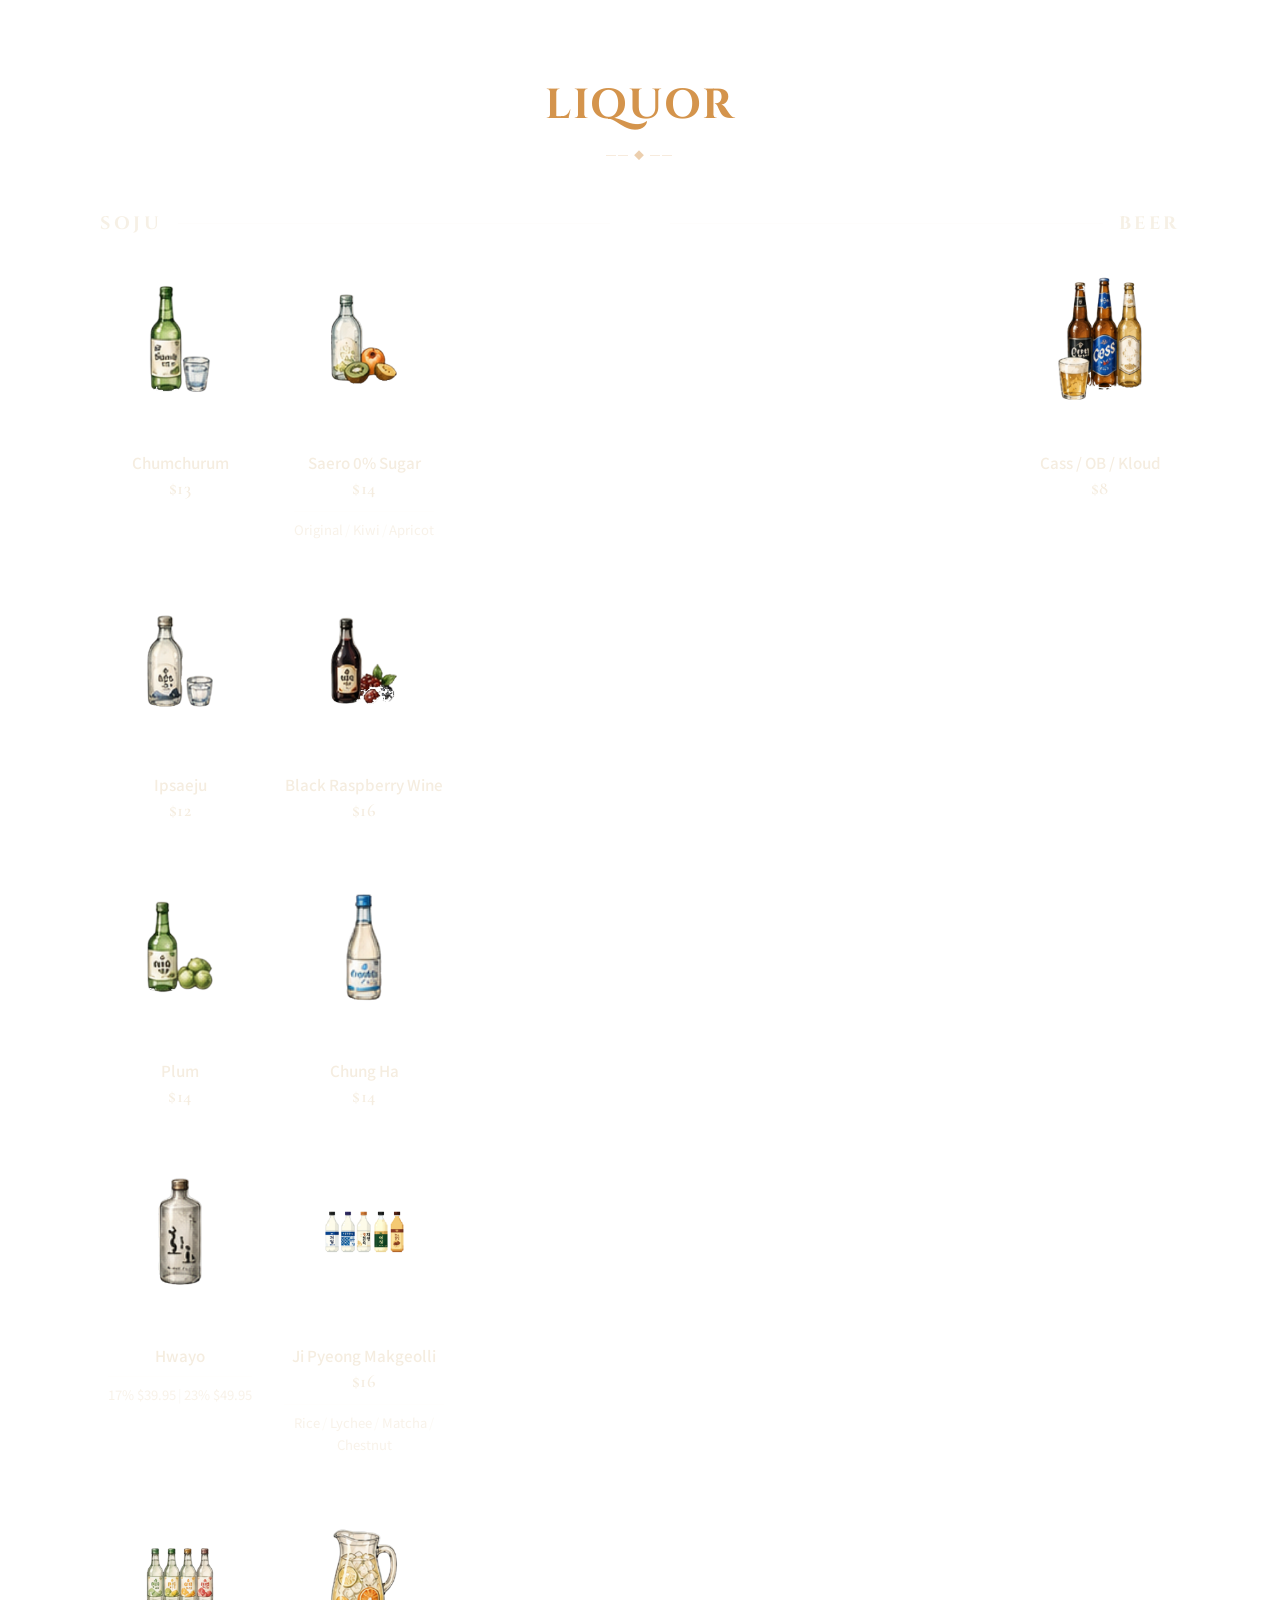
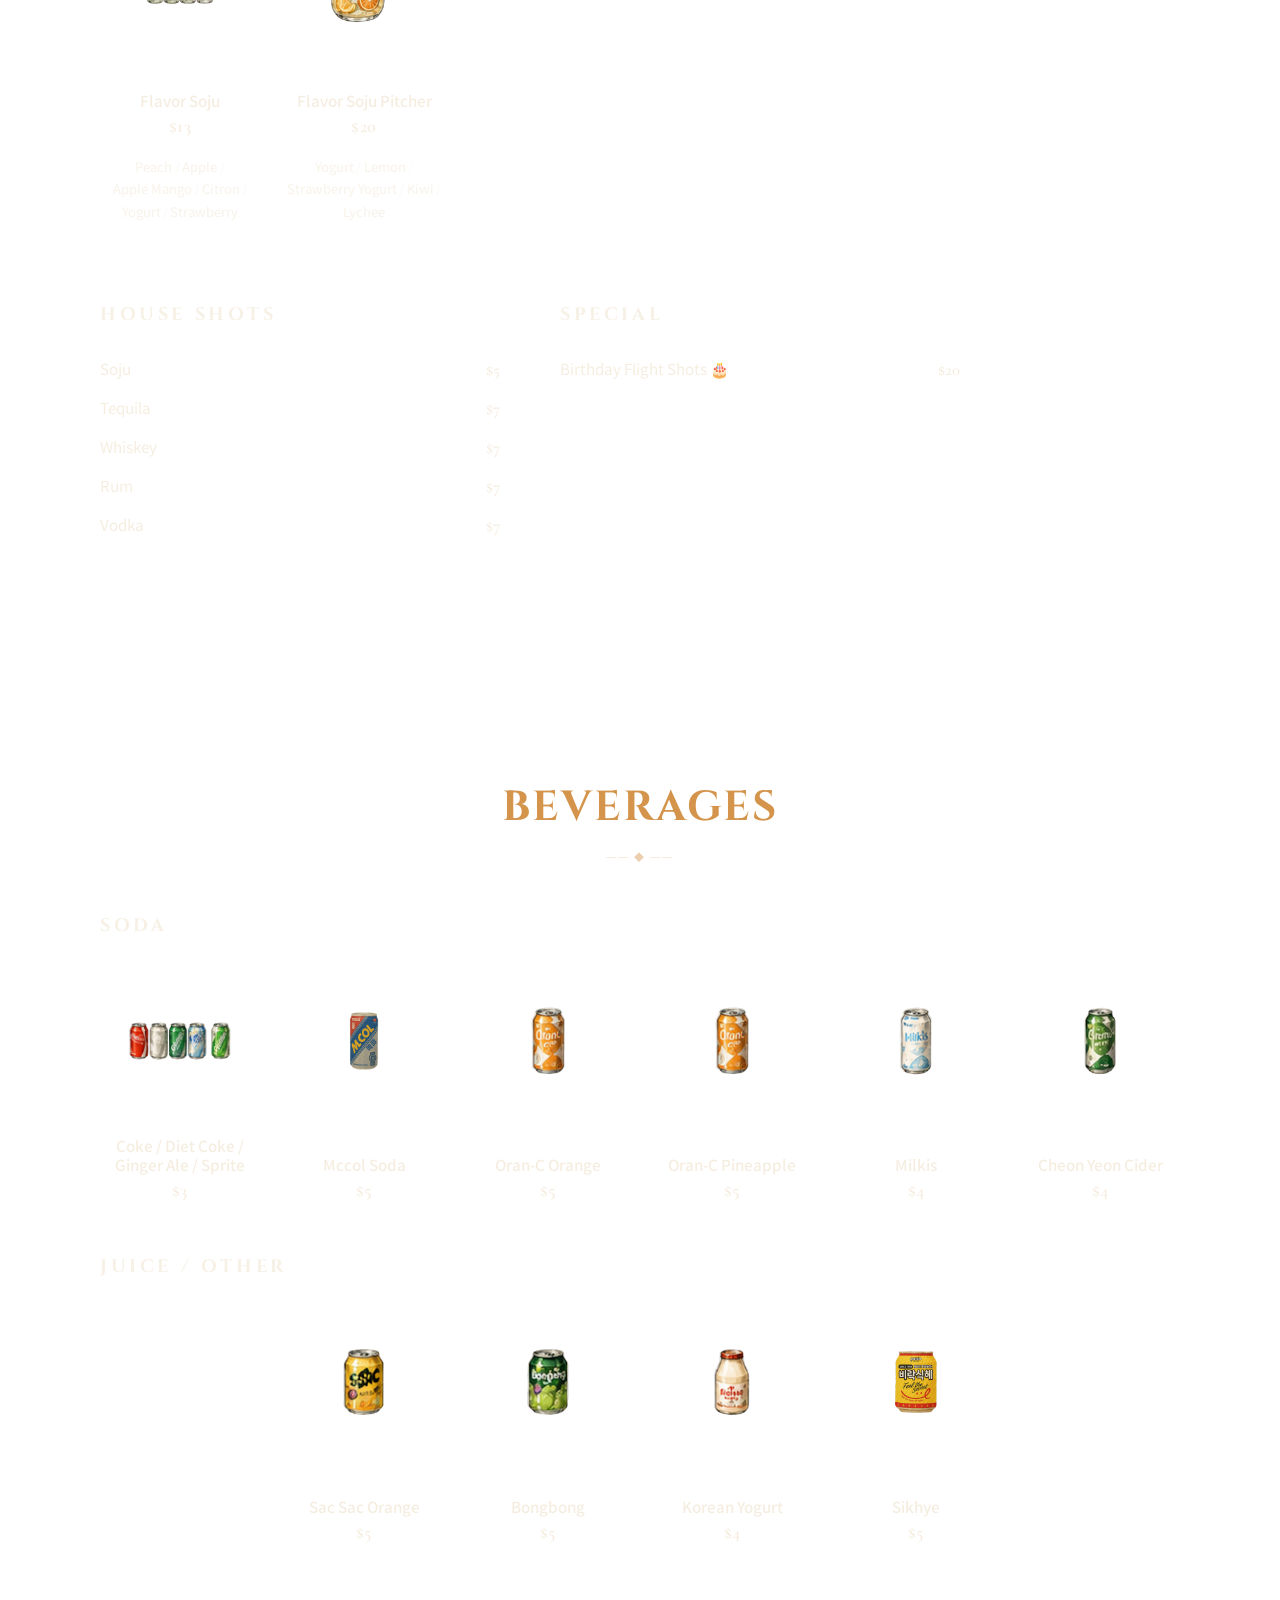
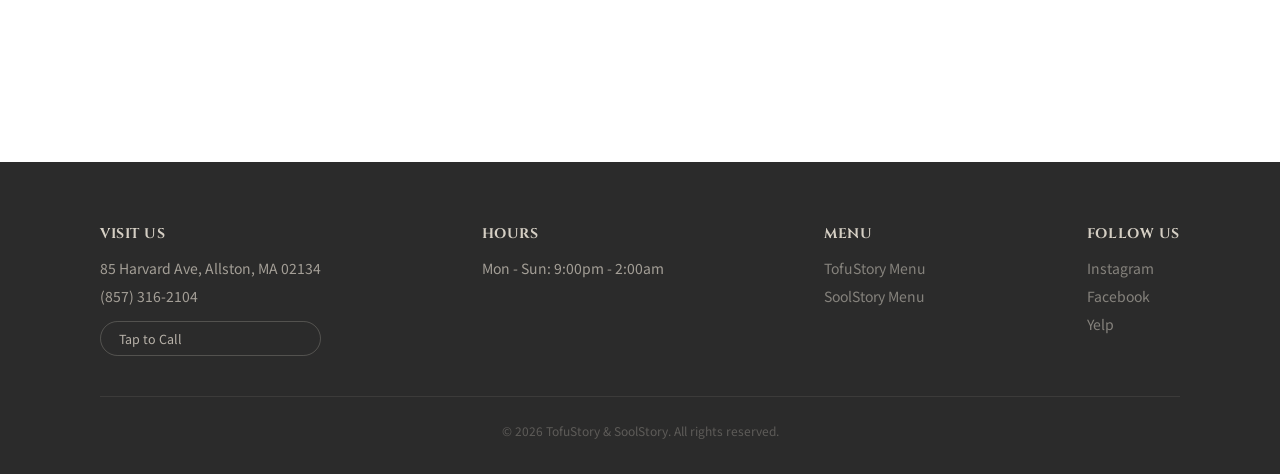
==== commit c4b9c520: "style: move hours to top center on mobile, remove 'Hours:' label, hide inline hours Co-Authored-By: " ====
--- a/landing/sool-menu.html
+++ b/landing/sool-menu.html
@@ -53,6 +53,11 @@
 
       <!-- Hero -->
       <div class="hero-text">
+        <div class="hero-hours-mobile">
+          <p>Mon - Fri : 5:00 pm - 2:00am</p>
+          <p>Sat - Sun : 12:00pm - 2:00am</p>
+          <p class="hero-hours-note"><em>Hours may change depending on events, holidays, & special occasions.</em></p>
+        </div>
         <div class="hero-overlay">
           <h1 class="hero-title">SOOL <img src="assets/sool-sul.png" alt="술" class="hero-title-kr-img"> STORY</h1>
           <p class="hero-subtitle">KOREAN COCKTAIL BAR</p>
--- a/landing/sool-menu.css
+++ b/landing/sool-menu.css
@@ -187,7 +187,7 @@
 
 /* --- Hero --- */
 .hero-text {
-  height: 70vh;
+  height: calc(100vh - 240px);
   display: flex;
   align-items: center;
 }
@@ -353,7 +353,12 @@
 .hero-hours-note {
   margin-top: 8px;
   font-size: 12px;
-  color: rgba(245, 237, 224, 0.4);
+  color: rgba(245, 237, 224, 0.6);
+}
+
+/* --- Mobile Hours (hidden on desktop) --- */
+.hero-hours-mobile {
+  display: none;
 }
 
 /* --- Pre-heading (SOOL 술 STORY) --- */
@@ -885,8 +890,9 @@
 
   .hero-text {
     height: calc(100vh - 140px);
+    flex-direction: column;
     align-items: flex-start;
-    padding-top: 50%;
+    padding-top: 10px;
   }
 
   .landing-section::before {
@@ -920,12 +926,28 @@
   }
 
   .hero-hours {
-    margin-top: 20px;
-    font-size: 12px;
-  }
-
-  .hero-hours-note {
-    font-size: 10px;
+    display: none;
+  }
+
+  .hero-hours-mobile {
+    display: block;
+    text-align: center;
+    width: 100%;
+    font-family: 'Noto Sans KR', sans-serif;
+    font-size: 11px;
+    font-weight: 300;
+    color: rgba(245, 237, 224, 0.6);
+    line-height: 1.6;
+    margin-bottom: 16px;
+  }
+
+  .hero-hours-mobile .hero-hours-note {
+    font-size: 9px;
+    color: rgba(245, 237, 224, 0.45);
+    margin-top: 4px;
+    max-width: 60vw;
+    margin-left: auto;
+    margin-right: auto;
   }
 
   .menu-section {
@@ -1088,8 +1110,9 @@
 
   .hero-text {
     height: calc(100vh - 110px);
+    flex-direction: column;
     align-items: flex-start;
-    padding-top: 47%;
+    padding-top: 10px;
   }
 
   .landing-section::before {
@@ -1124,12 +1147,15 @@
   }
 
   .hero-hours {
-    margin-top: 16px;
-    font-size: 11px;
-  }
-
-  .hero-hours-note {
-    font-size: 9px;
+    display: none;
+  }
+
+  .hero-hours-mobile {
+    font-size: 10px;
+  }
+
+  .hero-hours-mobile .hero-hours-note {
+    font-size: 8px;
   }
 
   .menu-section {
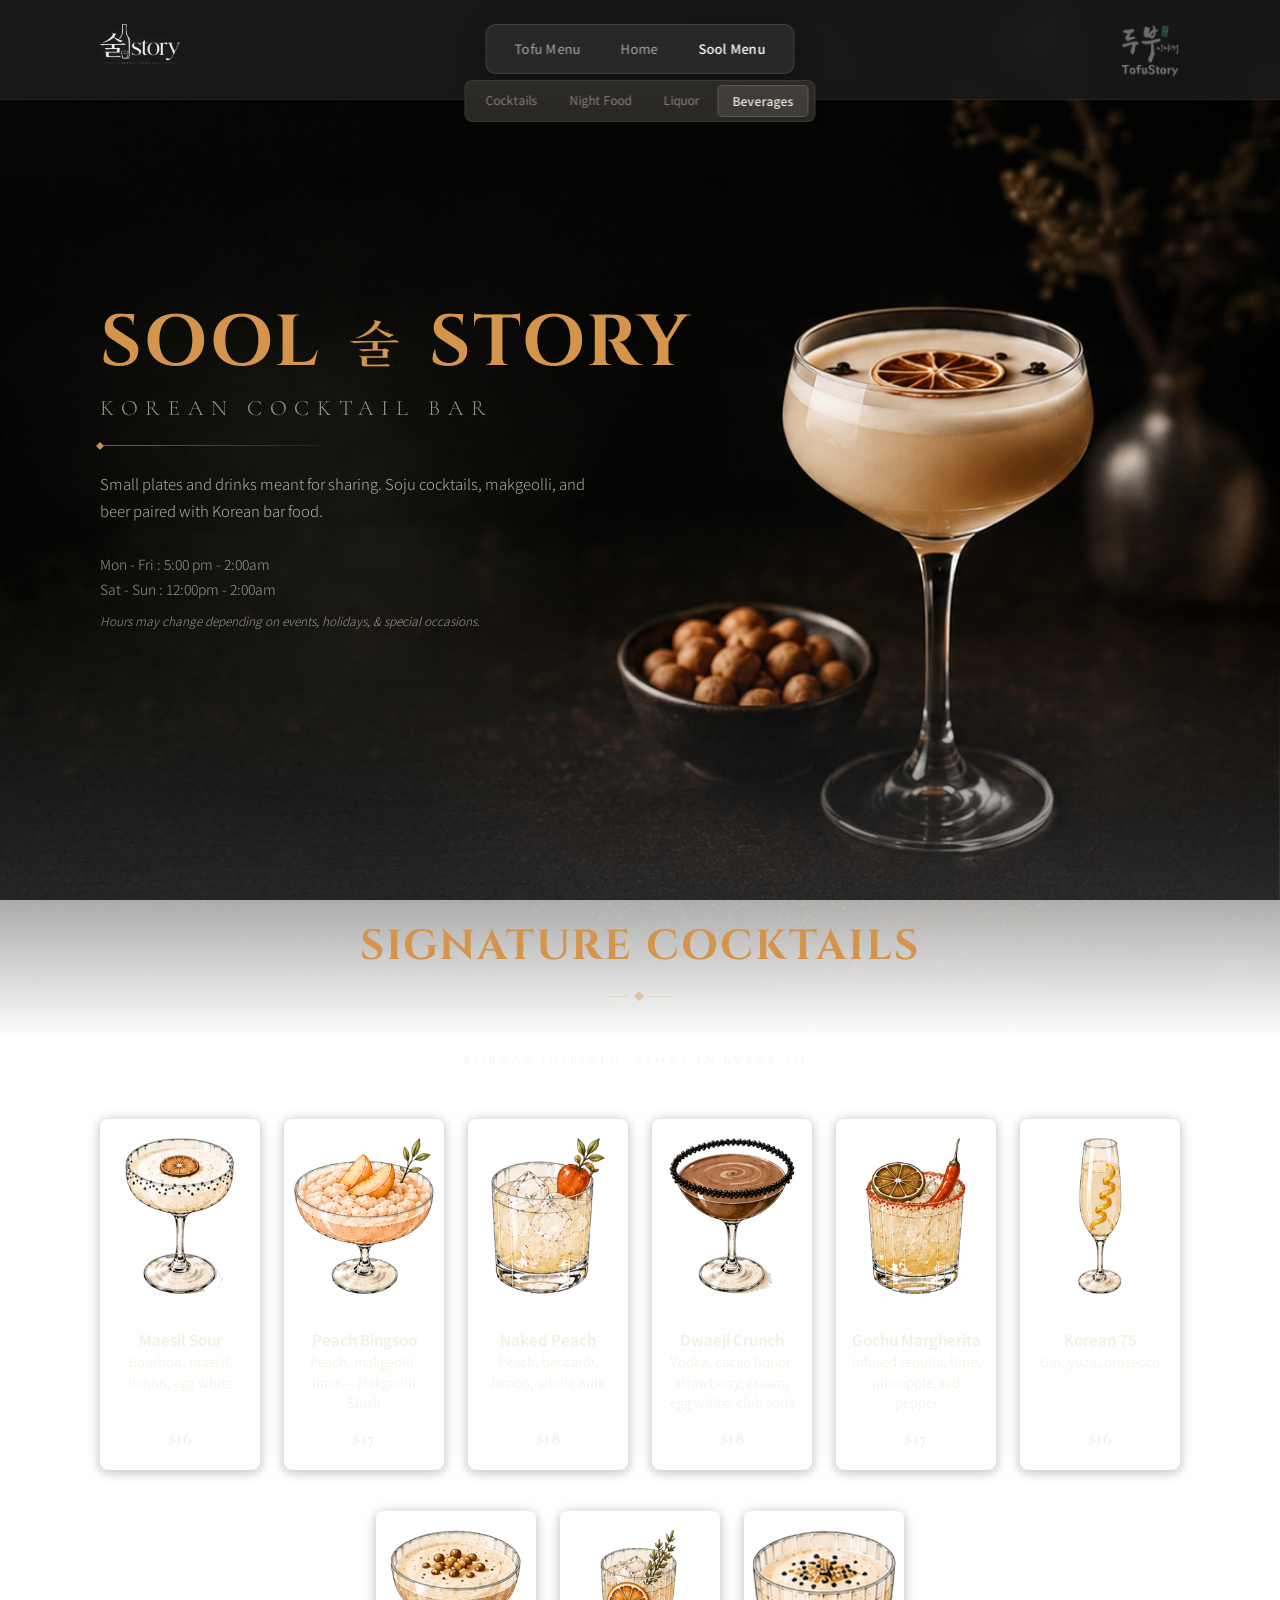
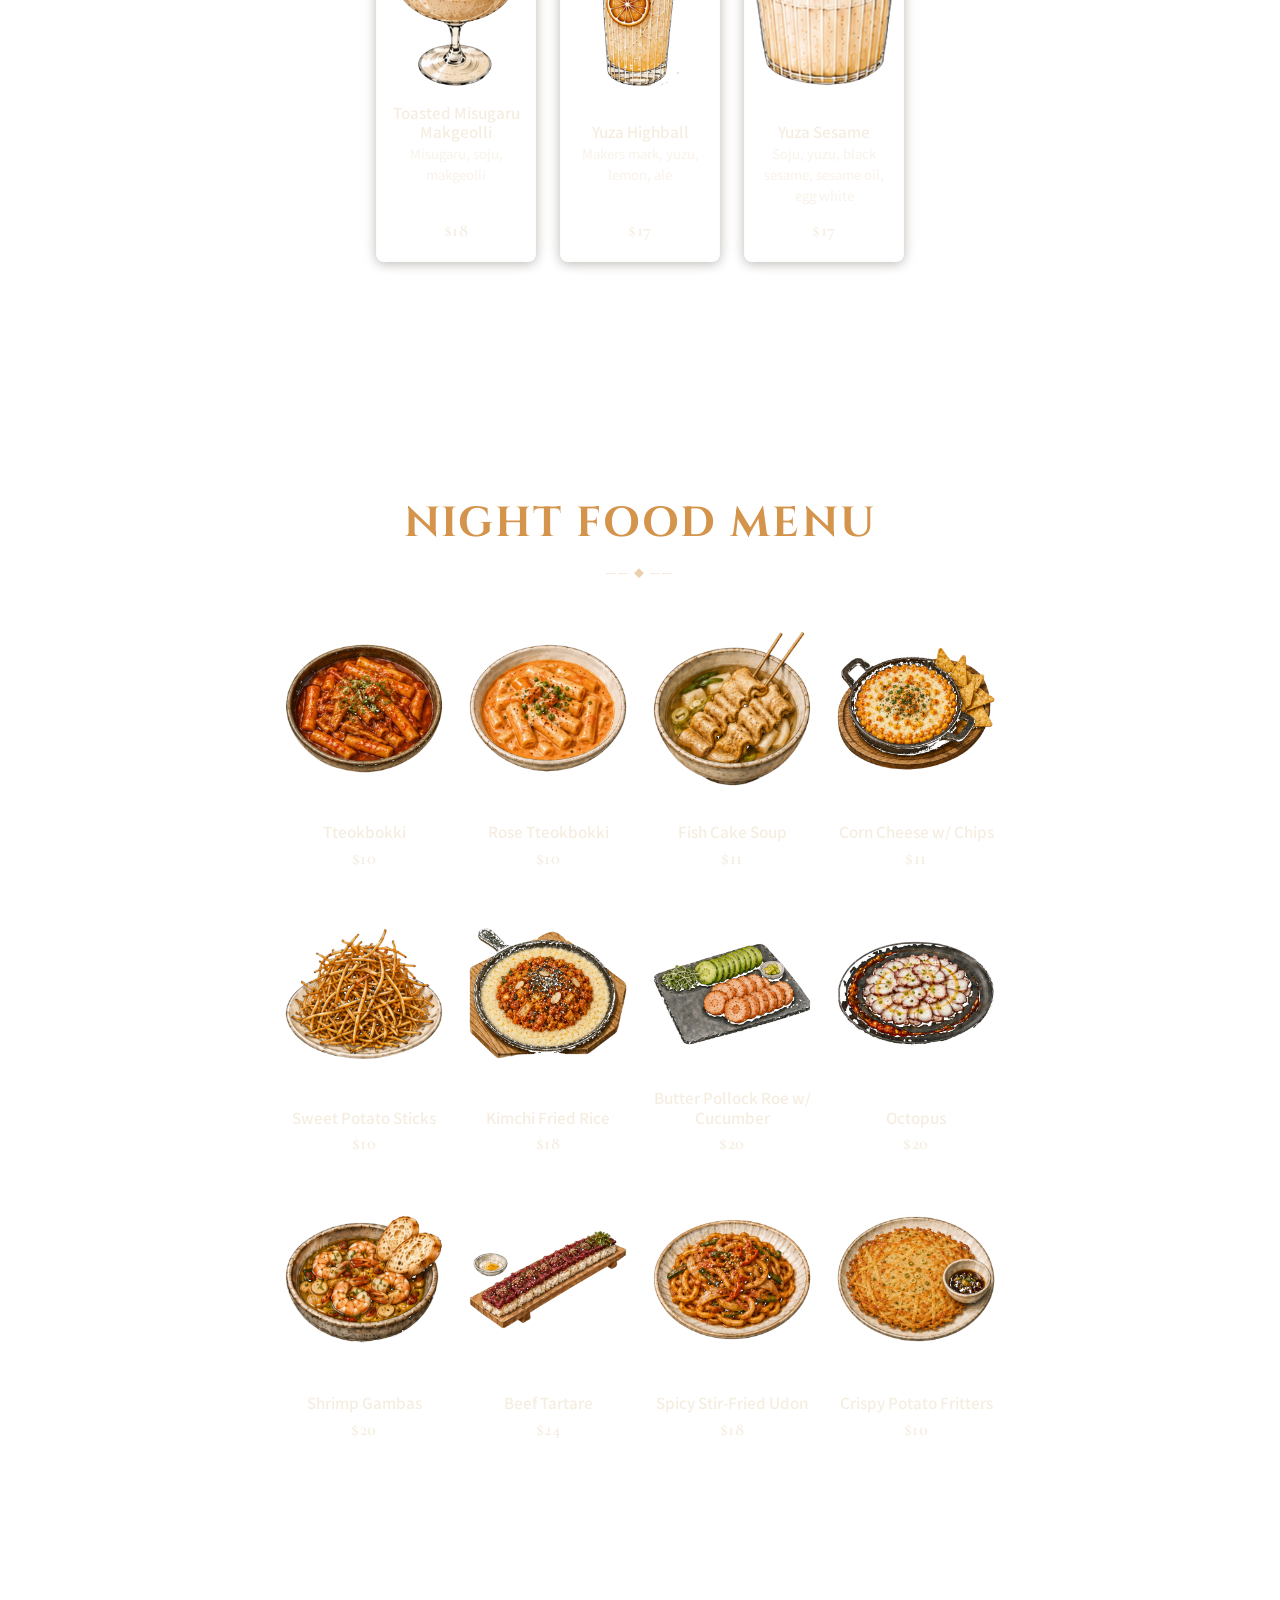
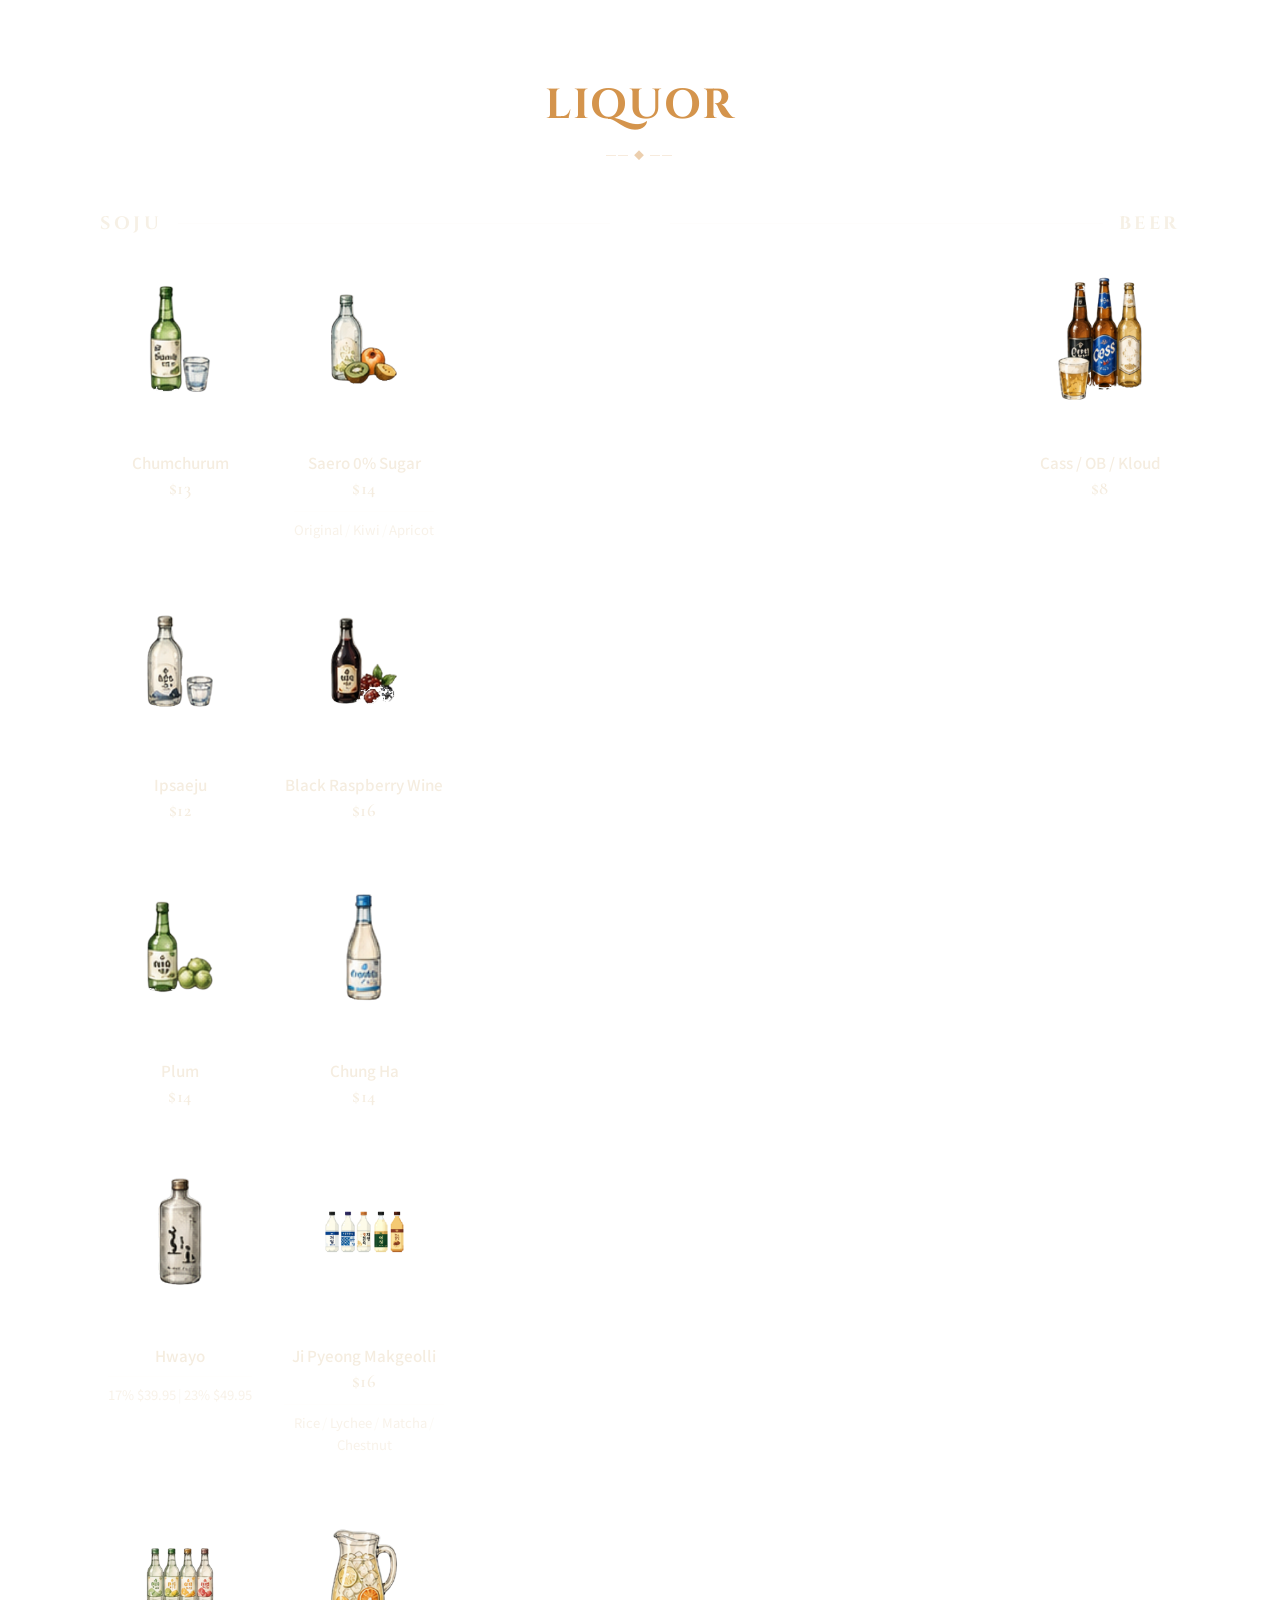
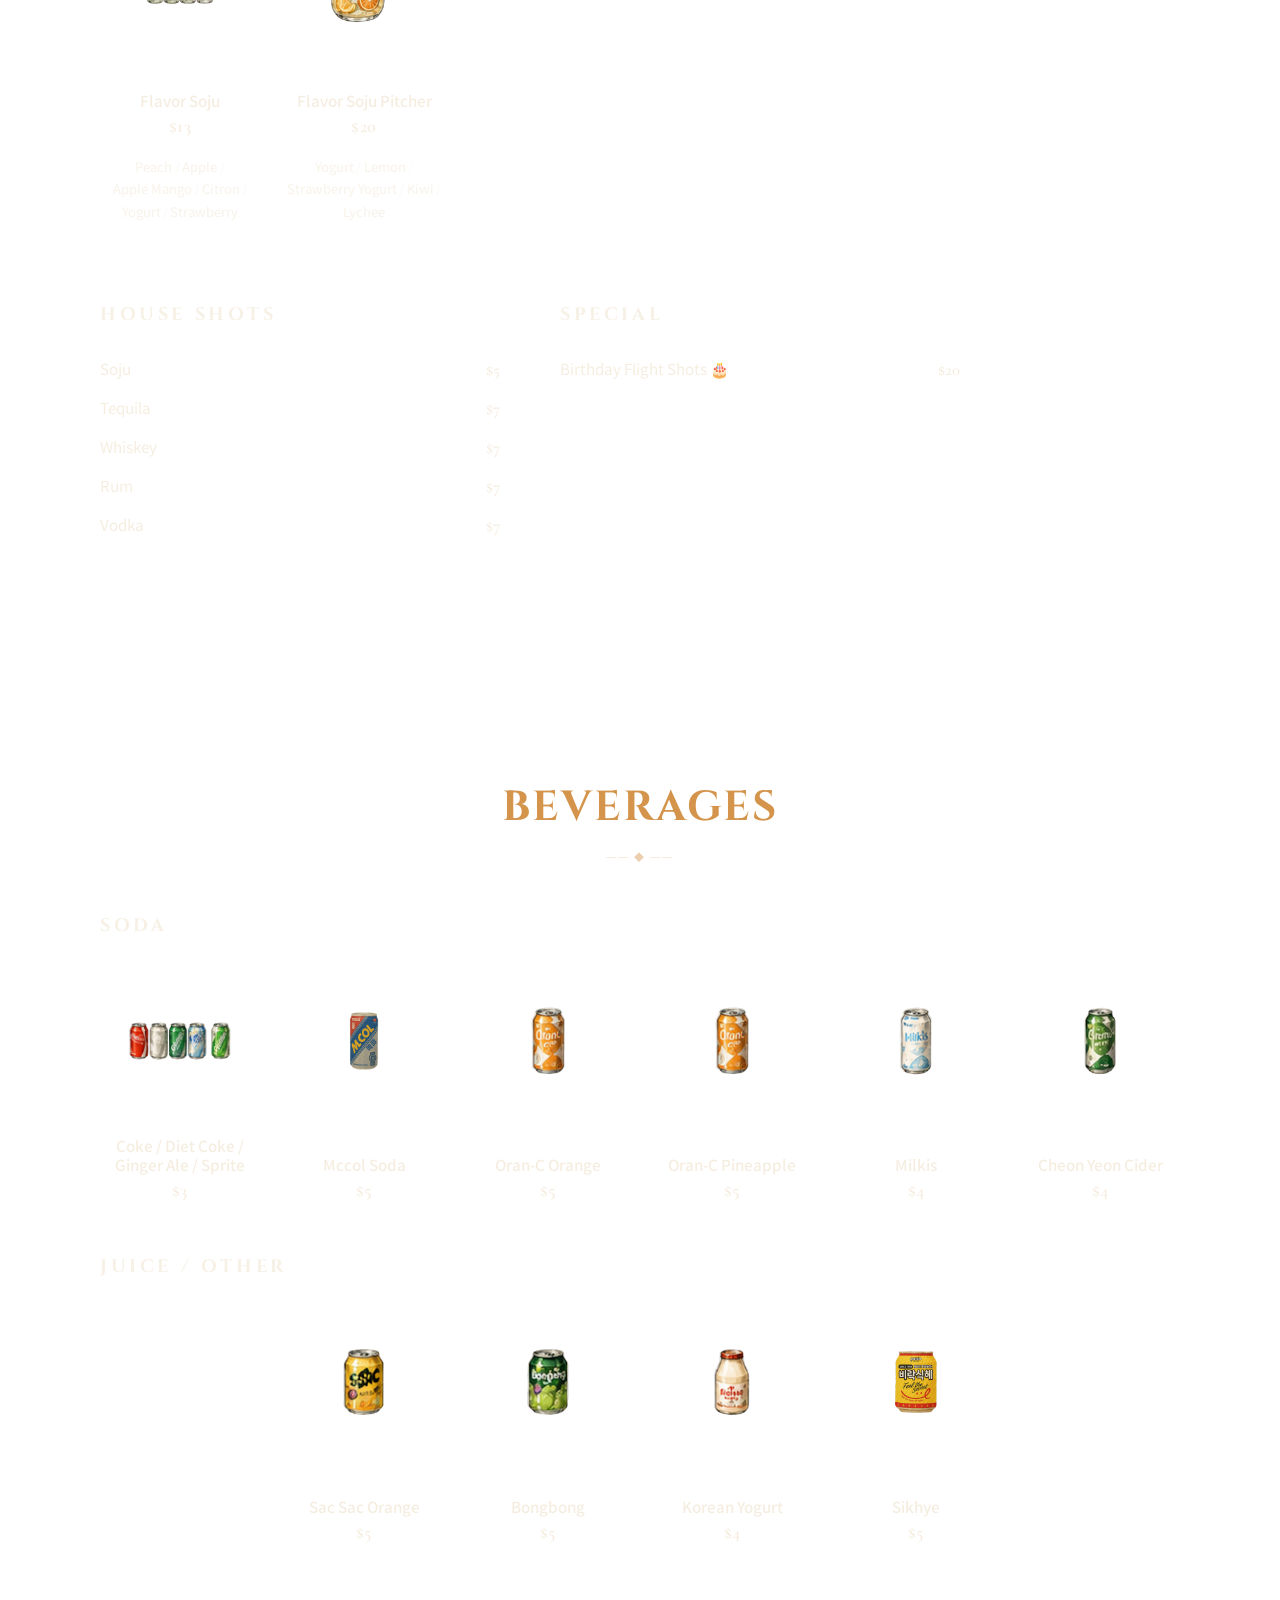
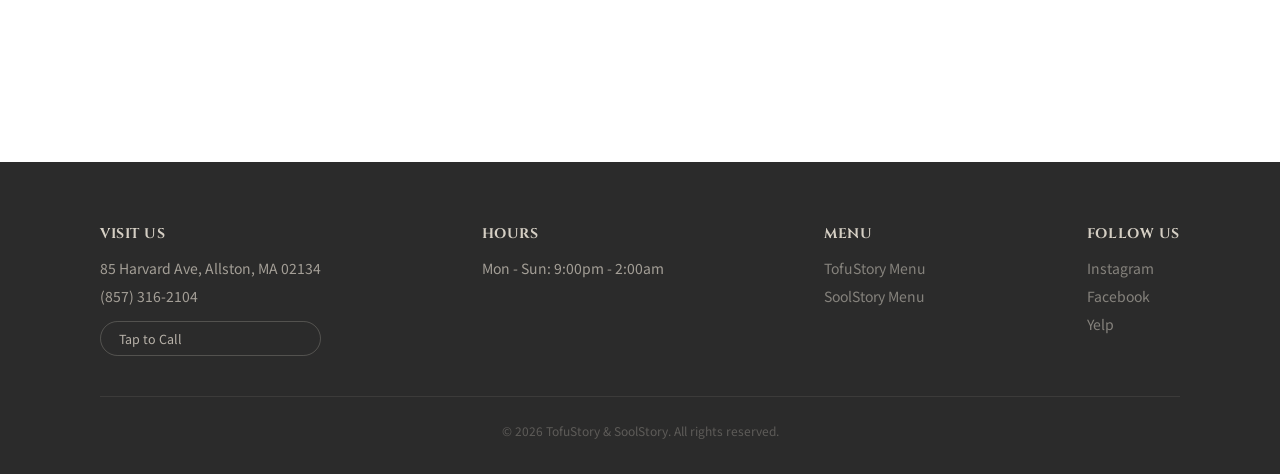
==== commit 1ebe6779: "content: remove 'Hours:' label from both menu landing pages Co-Authored-By: Claude Opus 4.6 (1M cont" ====
--- a/landing/sool-menu.html
+++ b/landing/sool-menu.html
@@ -53,18 +53,12 @@
 
       <!-- Hero -->
       <div class="hero-text">
-        <div class="hero-hours-mobile">
-          <p>Mon - Fri : 5:00 pm - 2:00am</p>
-          <p>Sat - Sun : 12:00pm - 2:00am</p>
-          <p class="hero-hours-note"><em>Hours may change depending on events, holidays, & special occasions.</em></p>
-        </div>
         <div class="hero-overlay">
           <h1 class="hero-title">SOOL <img src="assets/sool-sul.png" alt="술" class="hero-title-kr-img"> STORY</h1>
           <p class="hero-subtitle">KOREAN COCKTAIL BAR</p>
           <div class="hero-divider"><span class="hero-diamond">◆</span></div>
           <p class="hero-desc">Small plates and drinks meant for sharing. Soju cocktails, makgeolli, and beer paired with Korean bar food.</p>
           <div class="hero-hours">
-            <p class="hero-hours-title">Hours:</p>
             <p>Mon - Fri : 5:00 pm - 2:00am</p>
             <p>Sat - Sun : 12:00pm - 2:00am</p>
             <p class="hero-hours-note"><em>Hours may change depending on events, holidays, & special occasions.</em></p>
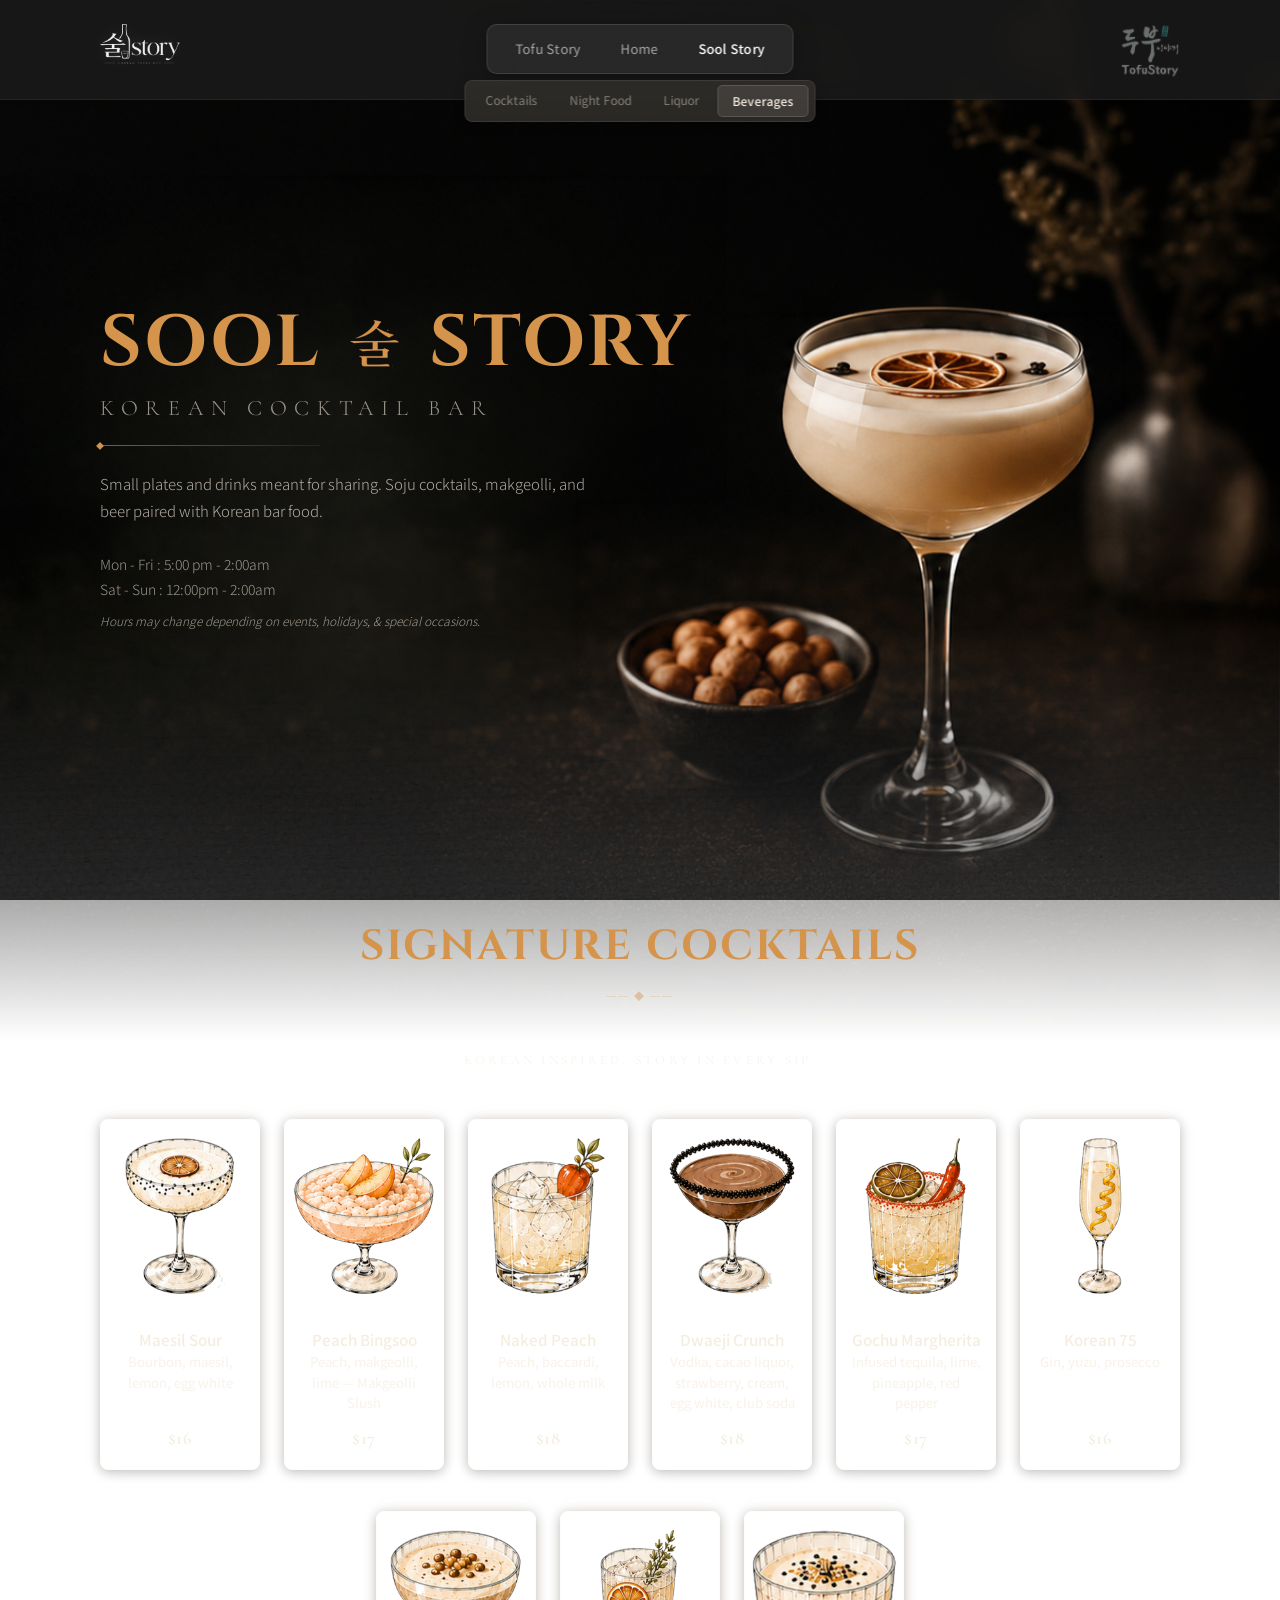
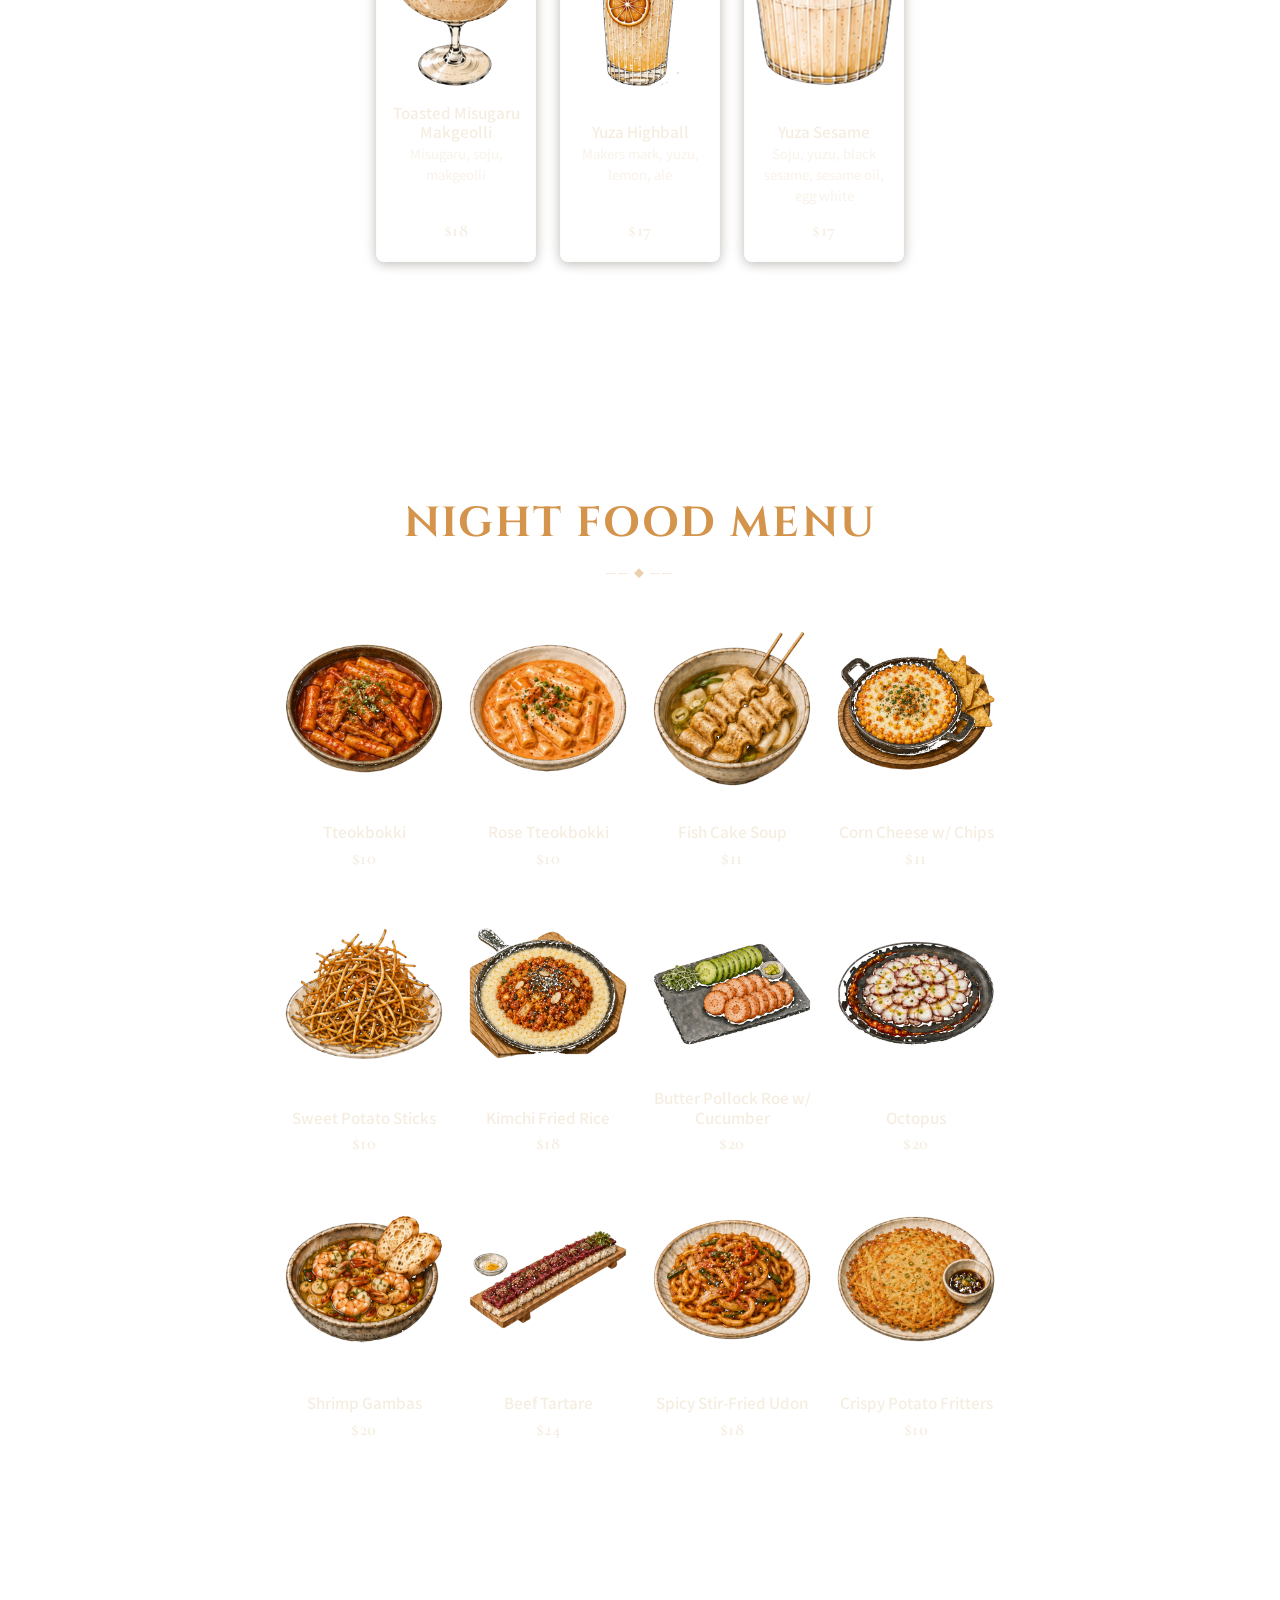
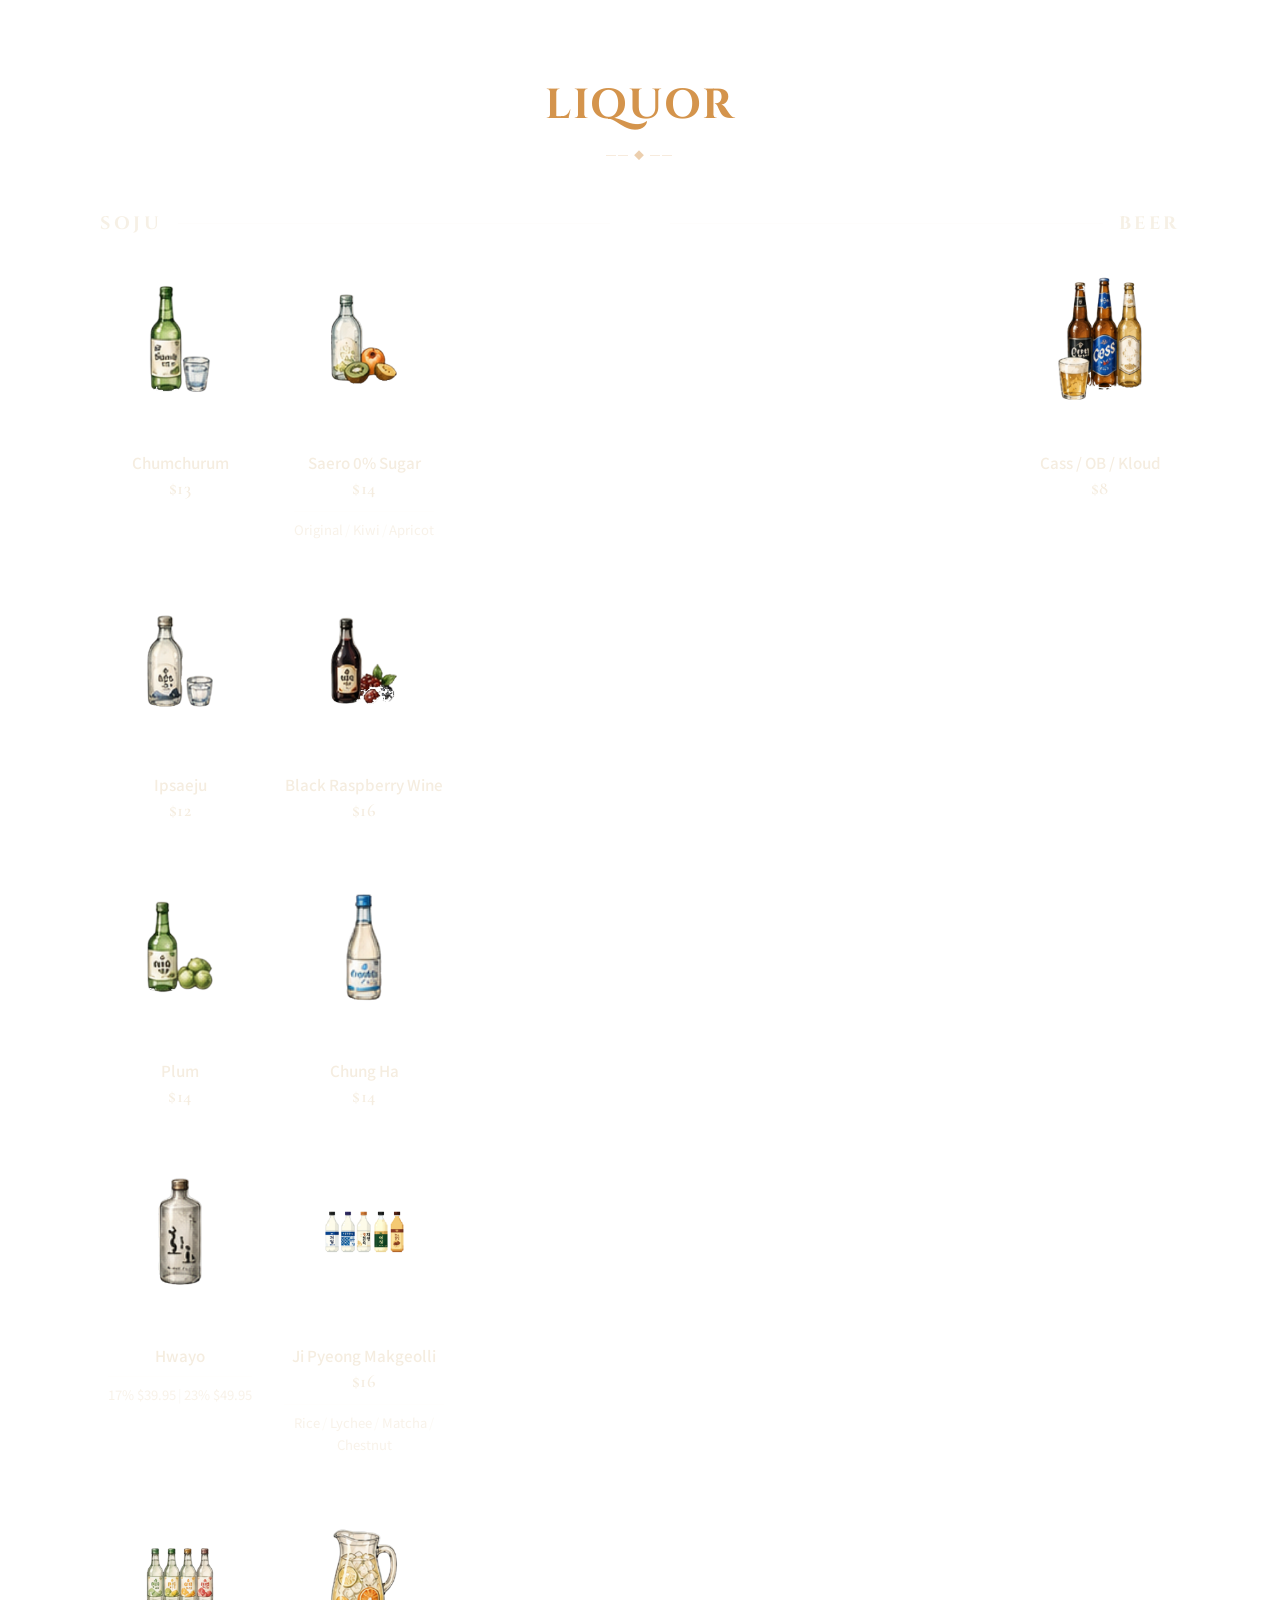
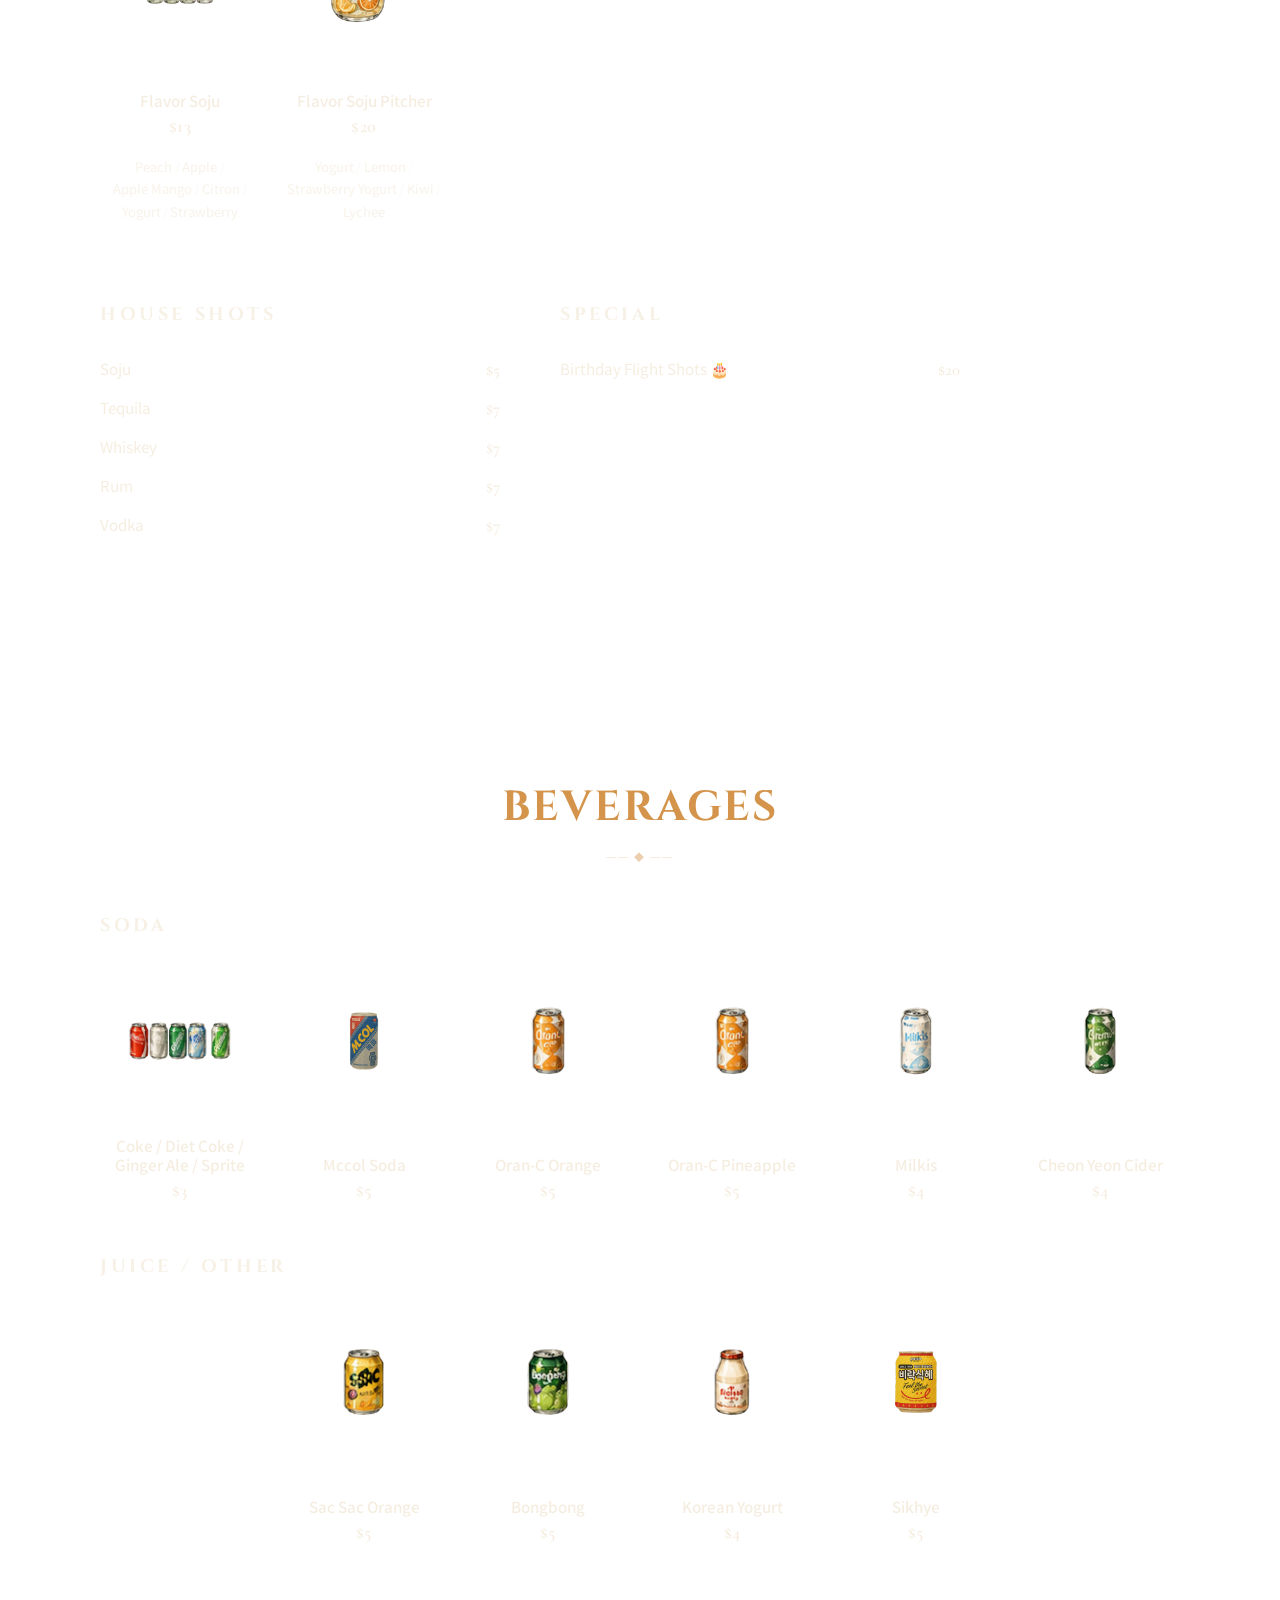
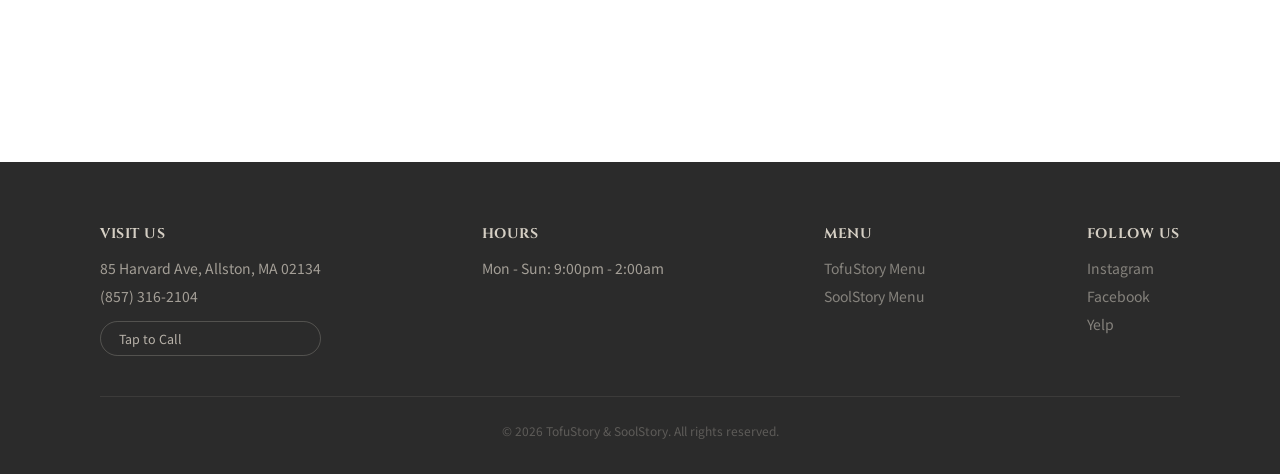
==== commit 212b0a43: "content: rename nav links from Tofu/Sool Menu to Tofu/Sool Story Co-Authored-By: Claude Opus 4.6 (1M" ====
--- a/landing/sool-menu.html
+++ b/landing/sool-menu.html
@@ -31,9 +31,9 @@
   <nav class="floating-nav">
     <div class="nav-bar">
       <div class="nav-bar-inner">
-        <a href="tofu-menu.html" class="nav-link">Tofu Menu</a>
+        <a href="tofu-menu.html" class="nav-link">Tofu Story</a>
         <a href="index.html" class="nav-link">Home</a>
-        <a href="sool-menu.html" class="nav-link active">Sool Menu</a>
+        <a href="sool-menu.html" class="nav-link active">Sool Story</a>
       </div>
     </div>
     <div class="sub-nav">
